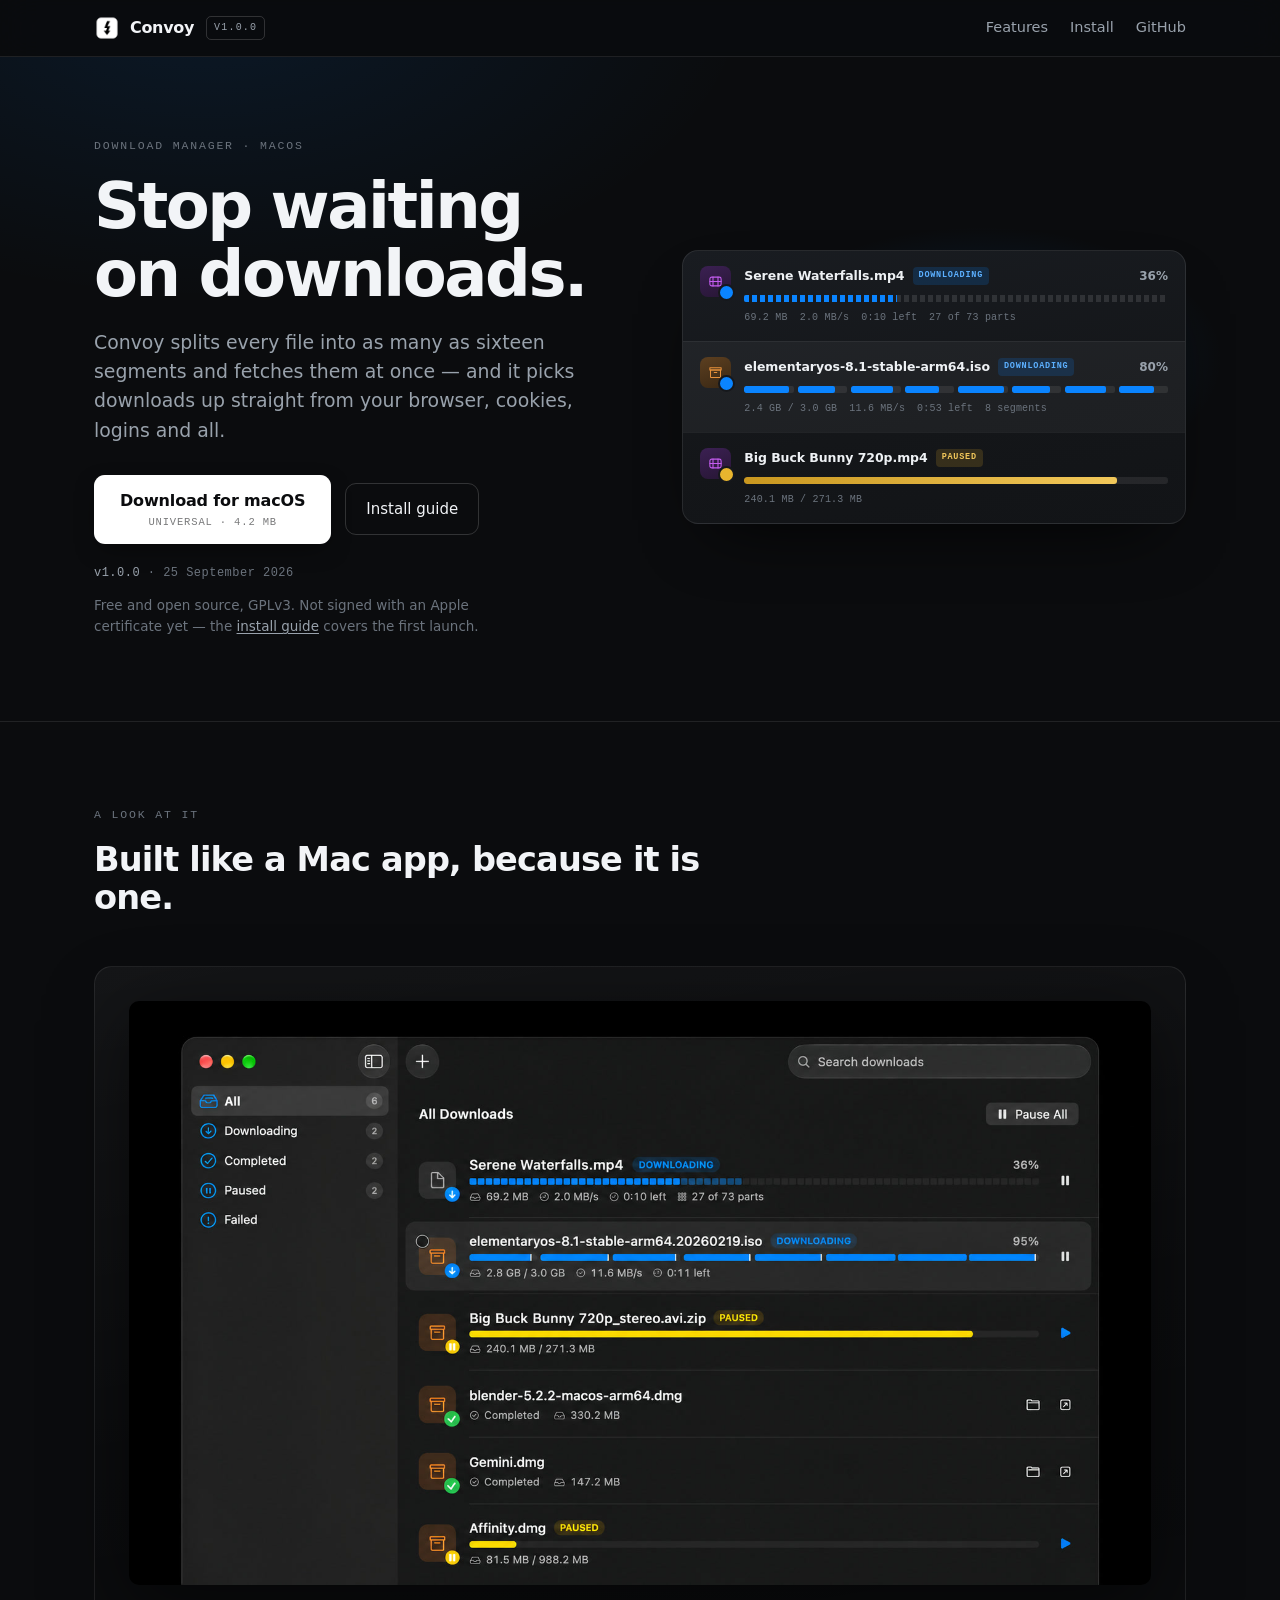
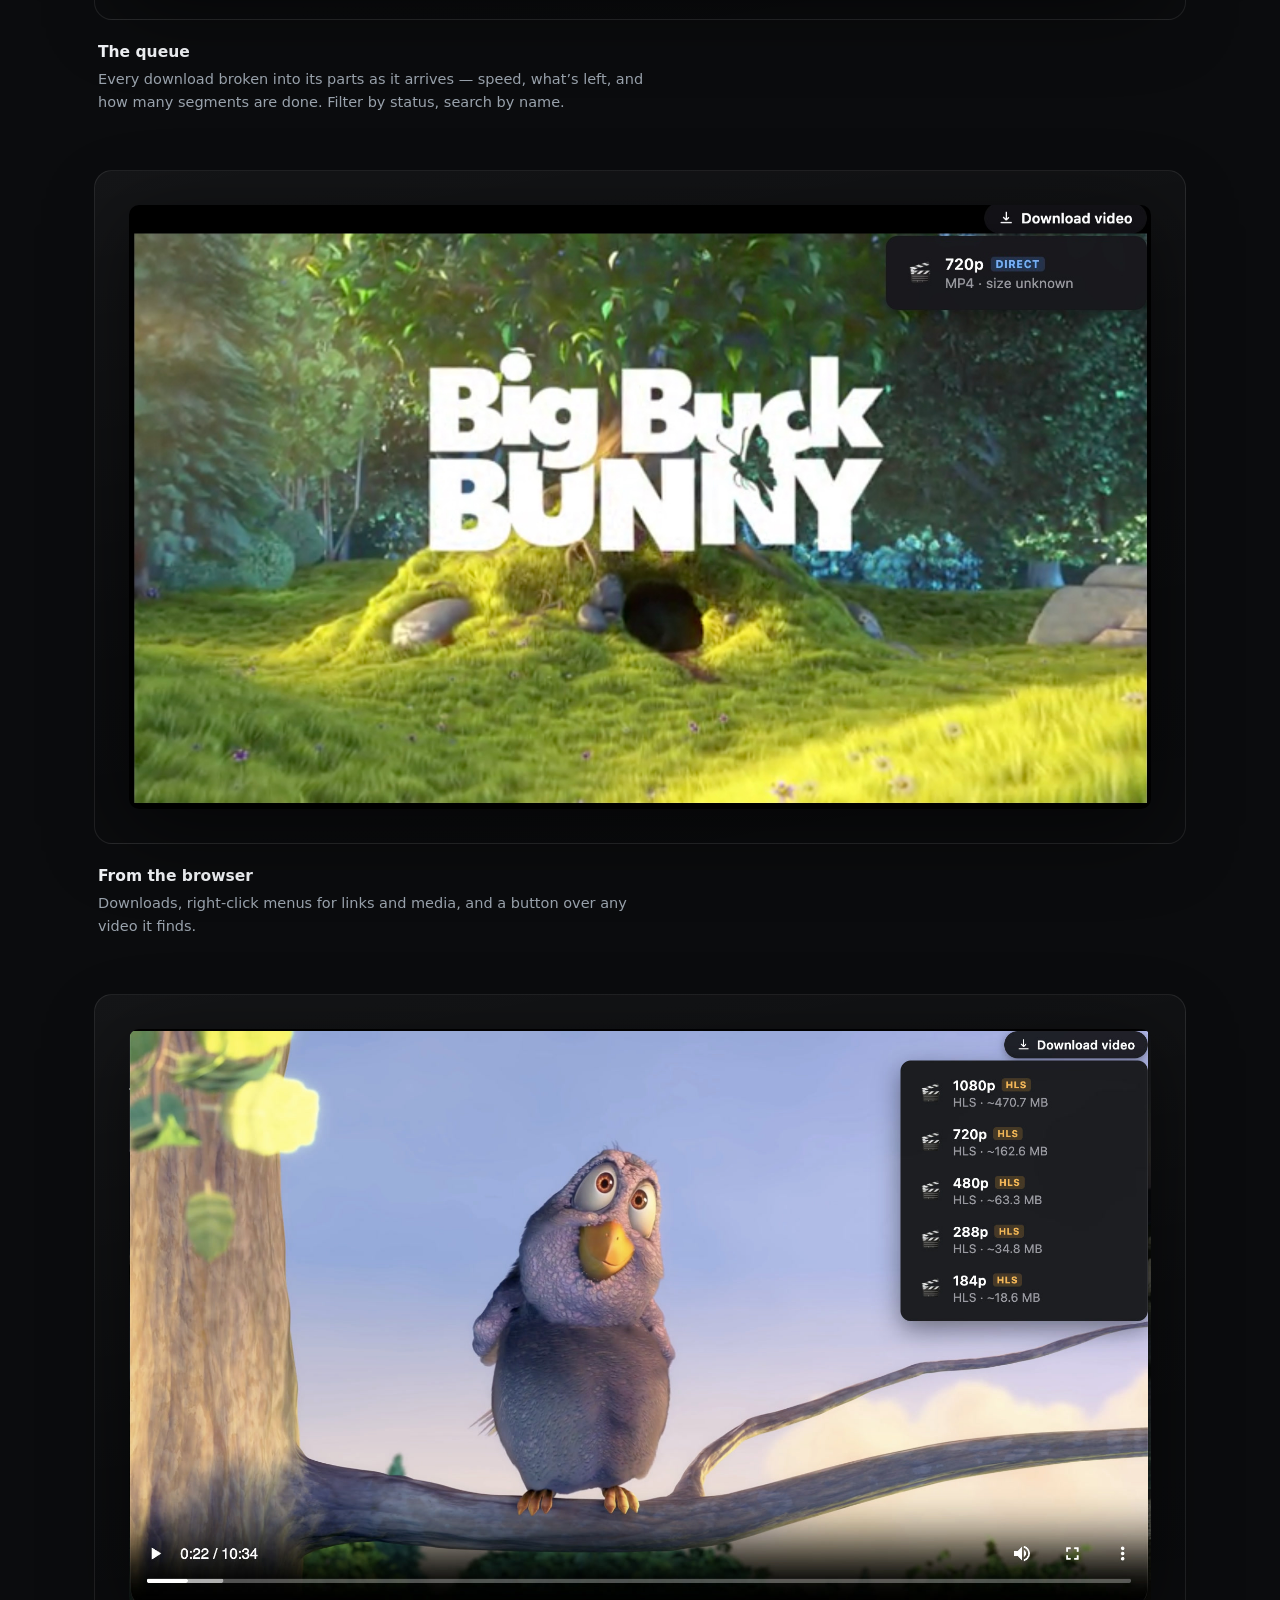
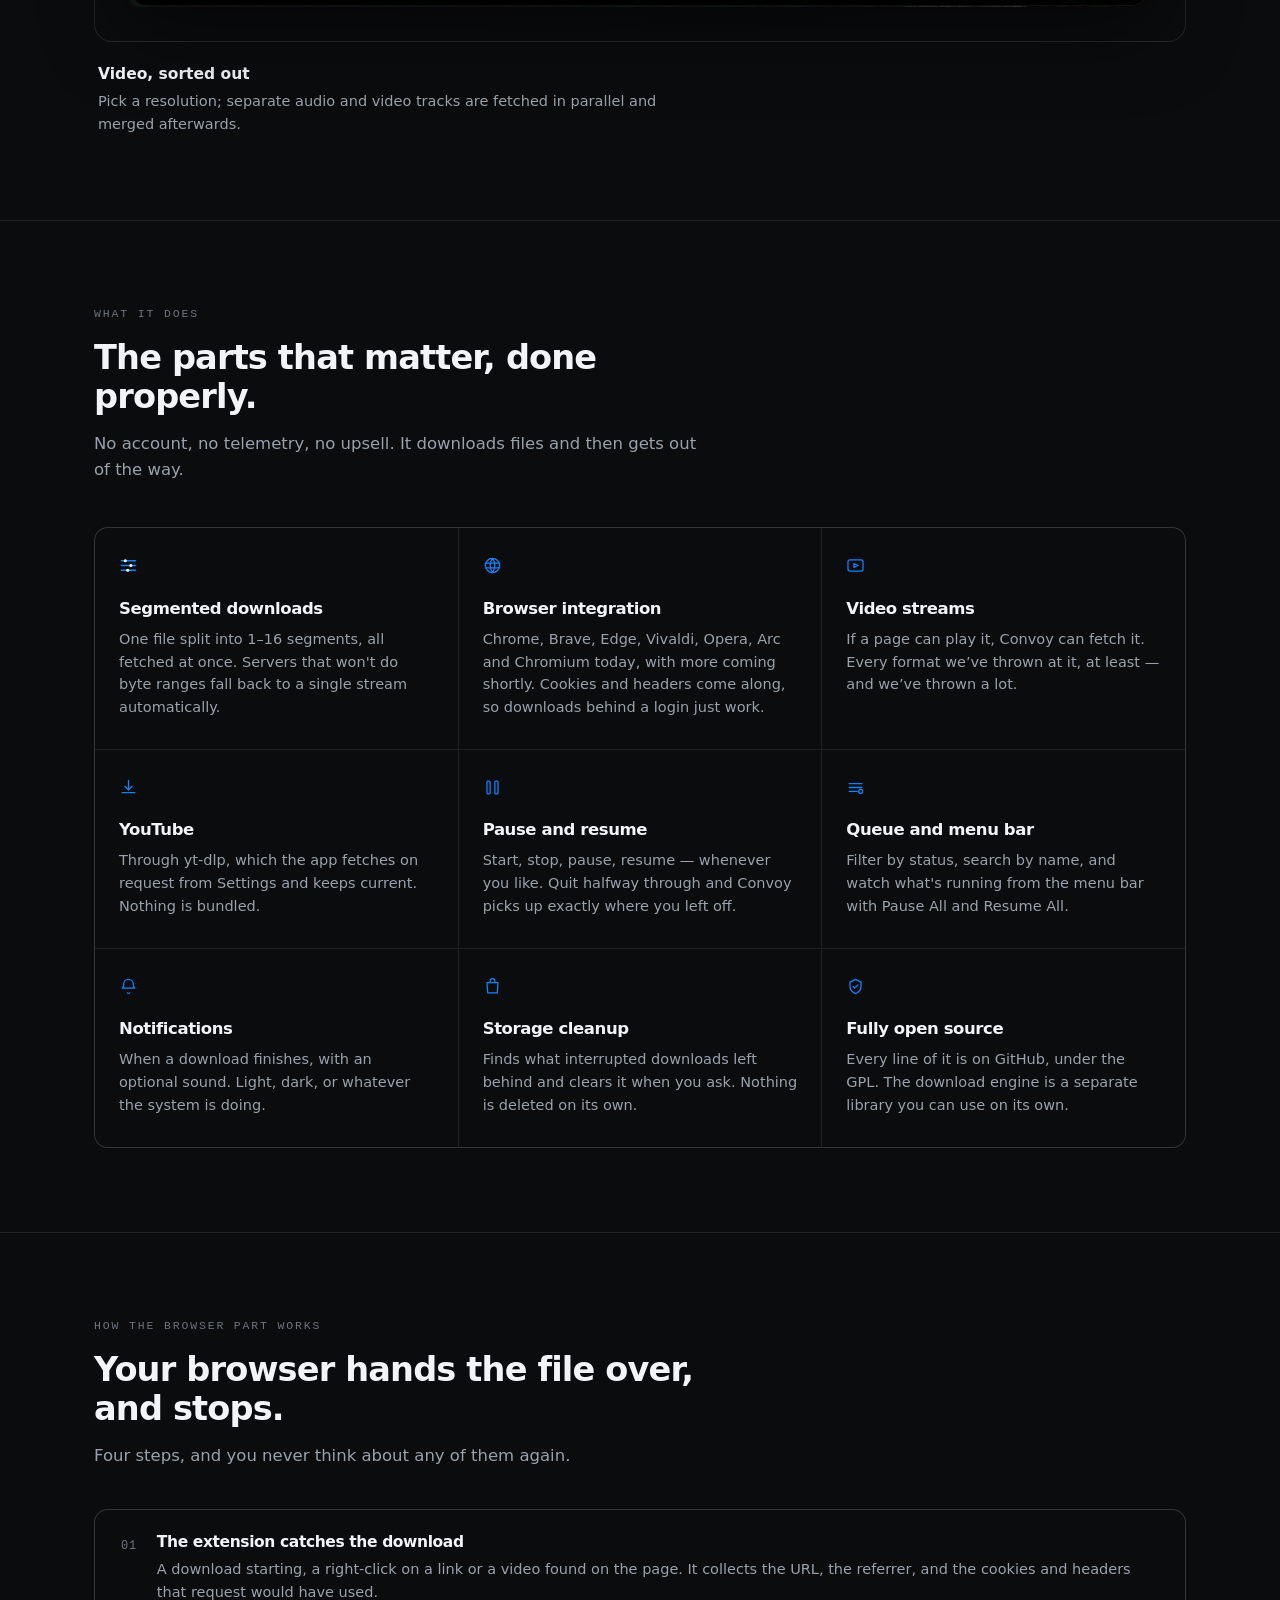
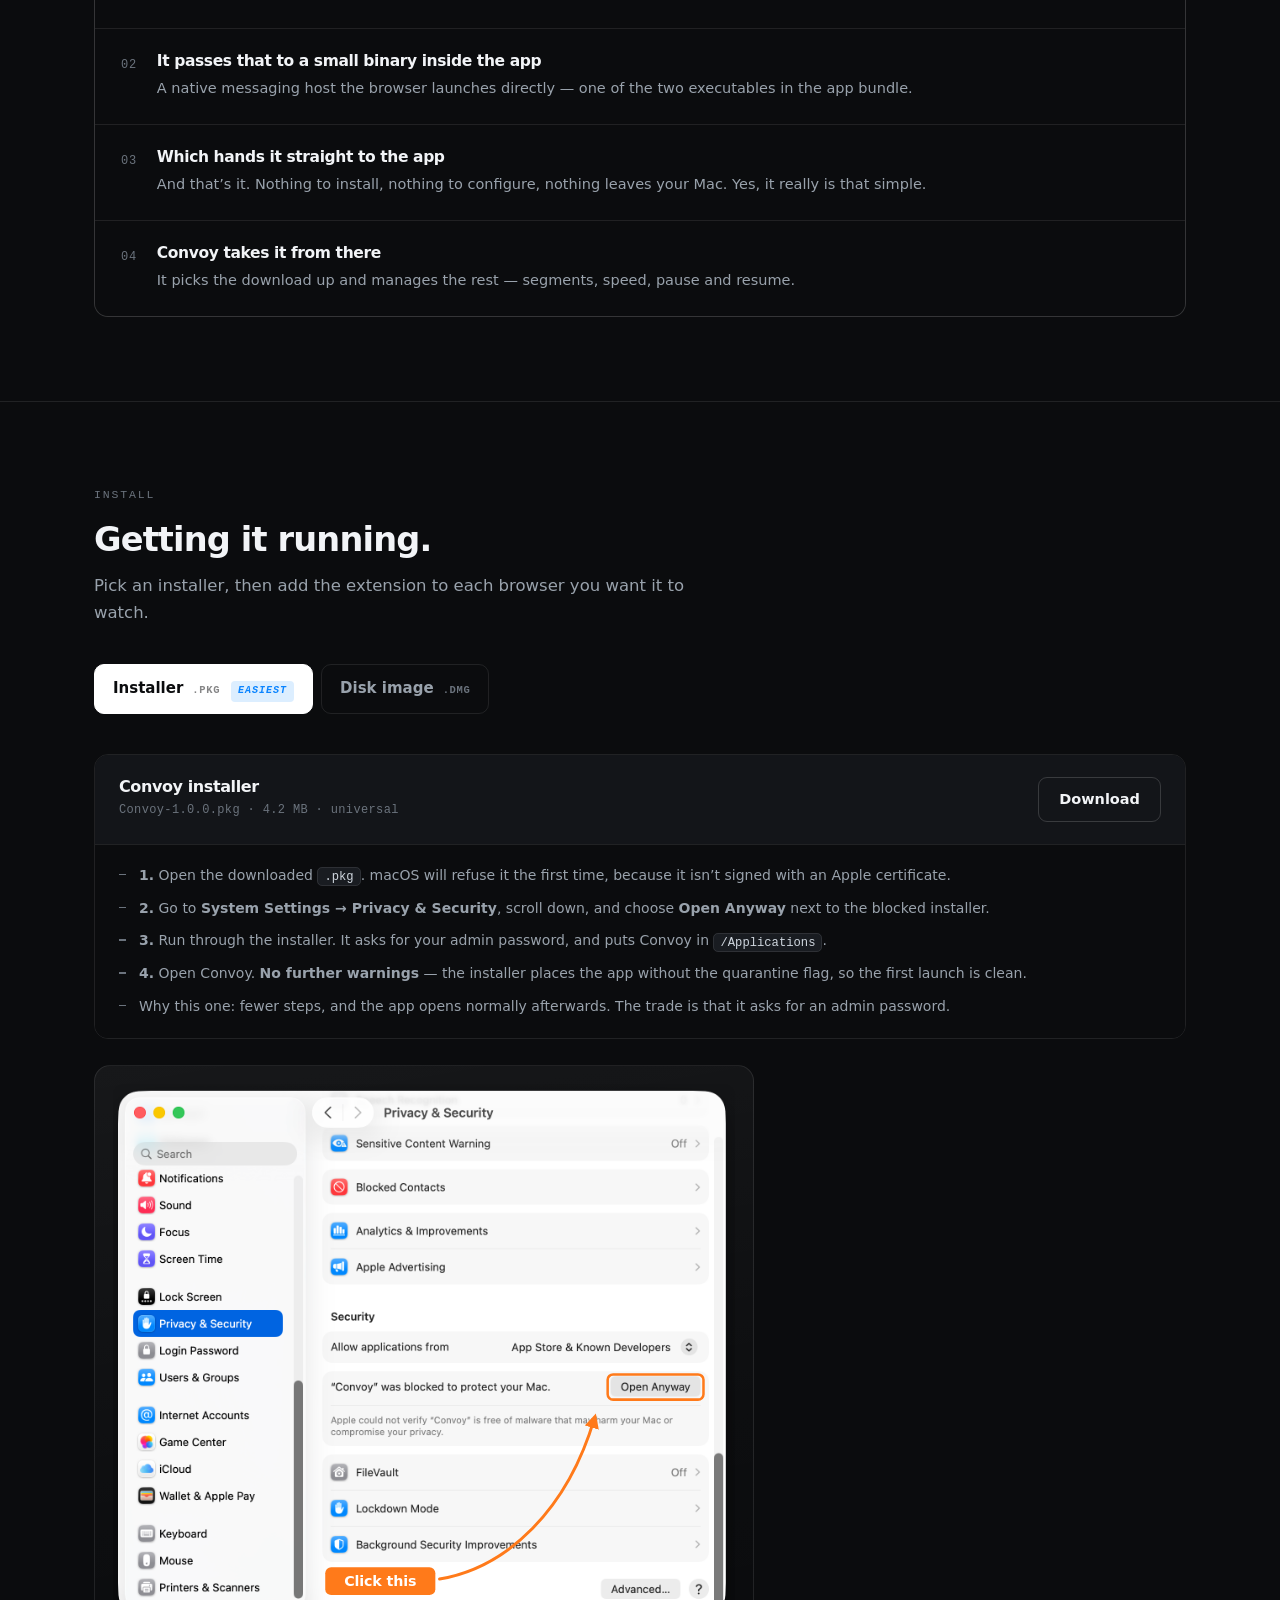
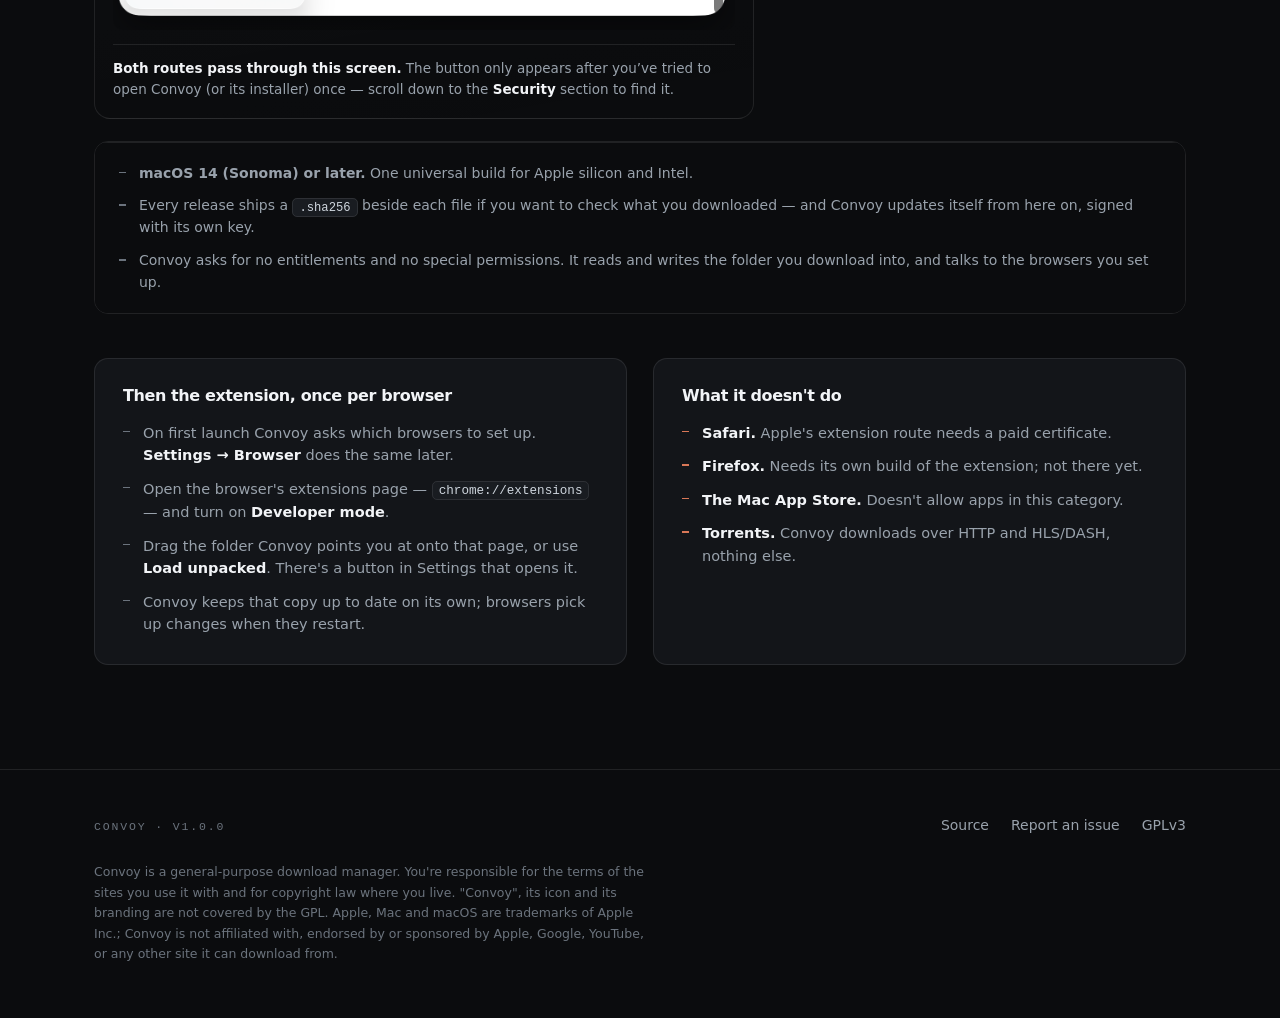
==== index.html @ 8723cda8 "Add Convoy landing page Single hand-written index.html: hero with an animated segment view, app scre" ====
<!DOCTYPE html>
<html lang="en">
<head>
<meta charset="utf-8">
<meta name="viewport" content="width=device-width, initial-scale=1">
<title>Convoy — a download manager for the Mac</title>
<meta name="description" content="Convoy splits every file into as many as sixteen segments and fetches them at once, and picks downloads up straight from your browser — cookies, logins and all. Free and open source, for macOS.">
<link rel="icon" href="convoy/icon.png">
<meta property="og:title" content="Convoy — a download manager for the Mac">
<meta property="og:description" content="Segmented downloads, browser integration, and video streams that come back as one file. Free and open source, for macOS.">
<meta property="og:image" content="https://thedynamicpunk.github.io/convoy/icon.png">
<meta property="og:type" content="website">
<meta name="twitter:card" content="summary_large_image">
<style>
:root{
  --bg:#0b0c0e; --surface:#131519; --surface-2:#191c21; --line:rgba(255,255,255,.09);
  --line-strong:rgba(255,255,255,.16);
  --text:#f2f4f7; --muted:#99a2ac; --faint:#6b737d;
  --accent:#0a84ff; --accent-soft:rgba(10,132,255,.13);
  --radius:14px; --gutter:24px; --max:1140px;
  --sans:-apple-system,BlinkMacSystemFont,"SF Pro Display","Segoe UI",system-ui,sans-serif;
  --mono:ui-monospace,"SF Mono",SFMono-Regular,Menlo,monospace;
}
*{box-sizing:border-box}
html{-webkit-text-size-adjust:100%}
body{
  margin:0; background:var(--bg); color:var(--text);
  font-family:var(--sans); font-size:17px; line-height:1.6;
  -webkit-font-smoothing:antialiased; overflow-x:hidden;
}
a{color:inherit}
h1,h2,h3{margin:0; font-weight:640; letter-spacing:-.025em; line-height:1.15}
p{margin:0}
.wrap{max-width:var(--max); margin:0 auto; padding:0 var(--gutter)}
.eyebrow{
  font-family:var(--mono); font-size:11.5px; font-weight:500; letter-spacing:.16em;
  text-transform:uppercase; color:var(--faint);
}
.rule{height:1px; background:var(--line); border:0; margin:0}

/* header */
.hdr{
  position:sticky; top:0; z-index:50; background:rgba(11,12,14,.72);
  backdrop-filter:saturate(180%) blur(20px); -webkit-backdrop-filter:saturate(180%) blur(20px);
  border-bottom:1px solid var(--line);
}
.hdr-in{display:flex; align-items:center; gap:12px; height:56px}
.mark{display:flex; align-items:center; gap:10px; text-decoration:none}
.mark img{width:26px; height:26px; border-radius:6px; display:block}
.mark b{font-size:16px; font-weight:640; letter-spacing:-.02em}
.tag{
  font-family:var(--mono); font-size:10px; letter-spacing:.12em; text-transform:uppercase;
  white-space:nowrap; flex:none;
  color:var(--muted); border:1px solid var(--line-strong); border-radius:5px; padding:3px 7px;
}
.hdr-links{margin-left:auto; display:flex; align-items:center; gap:22px}
.hdr-links a{font-size:14.5px; color:var(--muted); text-decoration:none; transition:color .15s}
.hdr-links a:hover{color:var(--text)}

/* hero */
.hero{padding:80px 0 84px; position:relative; overflow:hidden}
.hero::after{
  content:""; position:absolute; inset:0; pointer-events:none; z-index:-1;
  background:radial-gradient(780px 440px at 16% -10%, rgba(10,132,255,.11), transparent 70%);
}
.hero-in{display:grid; grid-template-columns:minmax(0,1.02fr) minmax(0,.98fr); gap:clamp(32px,5vw,64px); align-items:center}
.hero h1{font-size:clamp(2.5rem,5.4vw,4rem); font-weight:680; letter-spacing:-.038em; line-height:1.05; margin:18px 0 0}
.lede{font-size:clamp(1.02rem,2vw,1.18rem); color:var(--muted); max-width:44ch; margin-top:20px; line-height:1.55}
.cta{display:flex; align-items:center; gap:14px; flex-wrap:wrap; margin-top:30px}
.btn{
  display:inline-flex; flex-direction:column; align-items:center; gap:1px;
  background:#fff; color:#0b0c0e; text-decoration:none;
  padding:13px 26px; border-radius:11px; font-weight:620; font-size:16px;
  letter-spacing:-.01em; transition:transform .12s ease, box-shadow .2s ease;
  box-shadow:0 1px 0 rgba(255,255,255,.4) inset, 0 8px 24px -8px rgba(0,0,0,.6);
}
.btn:hover{transform:translateY(-1px); box-shadow:0 1px 0 rgba(255,255,255,.4) inset, 0 12px 30px -8px rgba(0,0,0,.7)}
.btn small{font-family:var(--mono); font-size:10.5px; font-weight:500; letter-spacing:.08em; text-transform:uppercase; opacity:.55}
.btn-ghost{
  display:inline-flex; align-items:center; gap:8px; text-decoration:none; color:var(--text);
  border:1px solid var(--line-strong); border-radius:11px; padding:13px 20px;
  font-size:15px; font-weight:520; transition:border-color .15s, background .15s;
}
.btn-ghost:hover{border-color:rgba(255,255,255,.3); background:var(--surface)}
.meta{margin-top:20px; font-family:var(--mono); font-size:12px; color:var(--faint); letter-spacing:.04em}
.meta b{color:var(--muted); font-weight:500}
.hero-note{margin-top:12px; font-size:13.5px; color:var(--faint); max-width:50ch; line-height:1.55}
.hero-note a{color:var(--muted); text-decoration:underline; text-underline-offset:2px}
.hero-note a:hover{color:var(--text)}

/* hero artwork: the download rows, rebuilt in CSS so the type stays crisp */
.hero-art{position:relative; min-width:0}
.hero-art::before{
  content:""; position:absolute; inset:-14% -9%; z-index:-1;
  background:radial-gradient(58% 54% at 58% 42%, rgba(10,132,255,.18), transparent 70%);
}
.dlcard{
  min-width:0; border:1px solid var(--line); border-radius:16px; overflow:hidden;
  background:linear-gradient(170deg,#191c21,#141619 60%,#121417);
  box-shadow:0 30px 70px -34px rgba(0,0,0,.95);
}
.dlrow{display:flex; gap:13px; padding:15px 17px; align-items:flex-start}
.dlrow + .dlrow{border-top:1px solid rgba(255,255,255,.055)}
.dlrow--sel{background:rgba(255,255,255,.045)}
.dlicon{
  width:31px; height:31px; border-radius:8px; flex:none; position:relative;
  display:grid; place-items:center;
}
.dlicon svg{width:15px; height:15px; fill:none; stroke-width:1.7; stroke-linecap:round; stroke-linejoin:round}
.dlicon--box{background:linear-gradient(160deg,#5c3f20,#3a2814)}
.dlicon--box svg{stroke:#e8913a}
.dlicon--doc{background:rgba(255,255,255,.075)}
.dlicon--doc svg{stroke:#9aa3ad}
.dlicon--video{background:linear-gradient(160deg,#3b2052,#271635)}
.dlicon--video svg{stroke:#c45cf0}
.dlicon::after{
  content:""; position:absolute; right:-4px; bottom:-4px; width:13px; height:13px;
  border-radius:50%; border:2.5px solid #16181c; background:var(--accent);
}
.dlrow--paused .dlicon::after{background:#e8b52e}
.dlbody{flex:1; min-width:0}
.hero-copy{min-width:0}
.dlhead{display:flex; align-items:center; gap:8px}
.dlname{
  font-size:12.5px; font-weight:620; letter-spacing:-.005em; color:#eef1f4;
  white-space:nowrap; overflow:hidden; text-overflow:ellipsis; min-width:0;
}
.dlbadge{
  font-family:var(--mono); font-size:8.5px; font-style:normal; font-weight:600;
  letter-spacing:.09em; text-transform:uppercase; padding:2.5px 6px; border-radius:4px;
  flex:none; color:#5cb0ff; background:rgba(10,132,255,.17);
}
.dlrow--paused .dlbadge{color:#f0c65a; background:rgba(232,181,46,.16)}
.dlpct{margin-left:auto; font-size:12px; font-weight:620; color:var(--muted); flex:none}
.bar{margin-top:9px; height:7px; border-radius:3px; overflow:hidden; background:rgba(255,255,255,.08)}
.bar > i{display:block; height:100%; border-radius:3px; background:var(--accent)}
.bar--ticks{
  border-radius:2px;
  background:repeating-linear-gradient(90deg, rgba(255,255,255,.11) 0 5px, transparent 5px 8px);
}
.bar--ticks > i{
  border-radius:0; width:var(--p);
  background:repeating-linear-gradient(90deg, var(--accent) 0 5px, transparent 5px 8px);
  animation:creep 4s ease-in-out infinite alternate;
}
.bar--paused > i{width:88%; background:linear-gradient(90deg,#c9971f,#f2c85a)}
.segs{margin-top:9px; display:grid; grid-template-columns:repeat(8,1fr); gap:4px}
.segs{opacity:var(--segdim,1)}
.segs i{height:7px; border-radius:2px; background:rgba(255,255,255,.08); position:relative; overflow:hidden}
.segs i::after{
  content:""; position:absolute; left:0; top:0; bottom:0; width:var(--p);
  border-radius:2px; background:var(--accent);
}
@keyframes creep{ from{width:calc(var(--p) * .9)} to{width:var(--p)} }
.dlstats{
  margin-top:8px; display:flex; gap:4px 12px; flex-wrap:wrap; min-width:0;
  font-family:var(--mono); font-size:10px; color:var(--faint); letter-spacing:.02em;
}
@media (prefers-reduced-motion:reduce){ .bar--ticks > i, .segs i::after{animation:none} }

/* sections */
.sec{padding:84px 0}
.sec-head{max-width:56ch}
.sec-head h2{font-size:clamp(1.6rem,3.4vw,2.1rem); margin-top:16px}
.sec-head p{color:var(--muted); margin-top:14px; font-size:16.5px}

/* screenshots */
.shots{display:grid; gap:56px; margin-top:48px}
.shot{margin:0}
.shot-stage{
  padding:clamp(16px,3vw,34px); border:1px solid var(--line); border-radius:18px;
  background:linear-gradient(170deg,rgba(255,255,255,.045),rgba(255,255,255,.008) 60%,transparent);
}
.shot-stage img{
  display:block; width:100%; height:auto; border-radius:10px;
  filter:drop-shadow(0 18px 40px rgba(0,0,0,.55));
}
.shot-ph{
  display:none; aspect-ratio:16/10; place-items:center; text-align:center; padding:24px;
  border:1px dashed var(--line-strong); border-radius:10px;
  background:repeating-linear-gradient(45deg,rgba(255,255,255,.02) 0 12px,transparent 12px 24px);
}
.shot--empty .shot-stage img{display:none}
.shot--empty .shot-ph{display:grid}
.shot-ph span{font-family:var(--mono); font-size:12px; color:var(--faint); line-height:1.9}
.shot-cap{padding:20px 4px 0; font-size:14.5px; color:var(--muted); max-width:62ch}
.shot-cap b{color:var(--text); font-weight:620; display:block; margin-bottom:3px; font-size:15.5px}

/* features */
.grid{display:grid; grid-template-columns:repeat(3,1fr); gap:1px; margin-top:44px; background:var(--line); border:1px solid var(--line); border-radius:var(--radius); overflow:hidden}
.card{background:var(--bg); padding:28px 24px 30px}
.card svg{width:19px; height:19px; stroke:var(--accent); fill:none; stroke-width:1.6; stroke-linecap:round; stroke-linejoin:round}
.card h3{font-size:16.5px; margin-top:16px; font-weight:620}
.card p{font-size:14.5px; color:var(--muted); margin-top:9px; line-height:1.58}

/* steps */
.steps{counter-reset:s; margin-top:40px; display:grid; gap:1px; background:var(--line); border:1px solid var(--line); border-radius:var(--radius); overflow:hidden}
.step{background:var(--bg); padding:24px 26px; display:flex; gap:20px; align-items:flex-start}
.step::before{
  counter-increment:s; content:counter(s,decimal-leading-zero);
  font-family:var(--mono); font-size:12px; color:var(--faint); letter-spacing:.06em;
  padding-top:3px; flex:none;
}
.step h3{font-size:15.5px; font-weight:620}
.step p{font-size:14.5px; color:var(--muted); margin-top:6px}
code{
  font-family:var(--mono); font-size:.87em; background:var(--surface-2);
  border:1px solid var(--line); border-radius:5px; padding:1.5px 6px; color:#cfd6de;
}
pre{
  margin:14px 0 0; background:var(--surface); border:1px solid var(--line); border-radius:9px;
  padding:14px 16px; overflow-x:auto; font-family:var(--mono); font-size:13px; color:#cfd6de;
}
pre code{background:none; border:0; padding:0; font-size:13px}

/* two-col */
.cols{display:grid; grid-template-columns:1fr 1fr; gap:26px; margin-top:44px}
.panel{border:1px solid var(--line); border-radius:var(--radius); background:var(--surface); padding:28px}
.panel h3{font-size:16px; font-weight:620}
.panel ul{margin:16px 0 0; padding:0; list-style:none; display:flex; flex-direction:column; gap:11px}
.panel li{font-size:14.5px; color:var(--muted); padding-left:20px; position:relative; line-height:1.55}
.panel li::before{content:""; position:absolute; left:0; top:9px; width:7px; height:1.5px; background:var(--faint)}
.panel li b{color:var(--text); font-weight:600}
.panel--warn li::before{background:#d97757}

/* install tabs */
.tabs > input{position:absolute; opacity:0; pointer-events:none}
.tablist{display:flex; gap:8px; margin-top:38px; flex-wrap:wrap}
.tablist label{
  display:inline-flex; align-items:baseline; gap:9px; cursor:pointer;
  border:1px solid var(--line); border-radius:10px; padding:11px 18px;
  font-size:15px; font-weight:560; color:var(--muted);
  transition:color .15s, border-color .15s, background .15s;
}
.tablist label span{font-family:var(--mono); font-size:10.5px; letter-spacing:.06em; color:var(--faint)}
.tablist label:hover{color:var(--text); border-color:var(--line-strong)}
.tabs > input:focus-visible + input + .tablist label:first-child,
.tabs > input:nth-child(2):focus-visible ~ .tablist label:nth-child(2){outline:2px solid var(--accent); outline-offset:2px}
#tab-pkg:checked ~ .tablist label[for="tab-pkg"],
#tab-dmg:checked ~ .tablist label[for="tab-dmg"]{
  color:#0b0c0e; background:#fff; border-color:#fff;
}
#tab-pkg:checked ~ .tablist label[for="tab-pkg"] span,
#tab-dmg:checked ~ .tablist label[for="tab-dmg"] span{color:rgba(11,12,14,.5)}
.tabpanel{display:none}
#tab-pkg:checked ~ .panel-pkg, #tab-dmg:checked ~ .panel-dmg{display:block}
.recommend{
  font-family:var(--mono); font-size:10px; letter-spacing:.1em; text-transform:uppercase;
  color:var(--accent); background:var(--accent-soft); border-radius:4px; padding:2.5px 7px; margin-left:2px;
}
#tab-pkg:checked ~ .tablist label[for="tab-pkg"] .recommend{color:#0a84ff; background:rgba(10,132,255,.14)}

/* the Gatekeeper screen, with the button called out */
.gk{
  margin:26px 0 0; max-width:660px;
  border:1px solid var(--line); border-radius:16px; padding:clamp(12px,1.8vw,18px);
  background:linear-gradient(170deg, rgba(255,255,255,.05), rgba(255,255,255,.012) 60%, transparent);
}
.gk-frame{position:relative; border-radius:10px; overflow:hidden; line-height:0}
.gk-frame img{display:block; width:100%; height:auto}
.gk-anno{position:absolute; inset:0; width:100%; height:100%; pointer-events:none}
.gk-ring{fill:none; stroke:#ff7a1a; stroke-width:6; animation:gkpulse 1.9s ease-in-out infinite}
.gk-line{fill:none; stroke:#ff7a1a; stroke-width:7; stroke-linecap:round}
.gk-chip{fill:#ff7a1a}
.gk-text{fill:#fff; font-family:var(--sans); font-size:34px; font-weight:650; letter-spacing:-.01em}
@keyframes gkpulse{0%,100%{opacity:1}50%{opacity:.45}}
@media (prefers-reduced-motion:reduce){ .gk-ring{animation:none} }
.gk-cap{
  margin-top:14px; padding-top:13px; border-top:1px solid var(--line);
  font-size:13.5px; color:var(--muted); line-height:1.55;
}
.gk-cap b{color:var(--text); font-weight:620}

/* download */
.dl{border:1px solid var(--line); border-radius:var(--radius); overflow:hidden; margin-top:40px}
.dl-row{display:flex; align-items:center; gap:20px; padding:22px 24px; background:var(--surface)}
.dl-row + .dl-row{border-top:1px solid var(--line)}
.dl-info h3{font-size:16px; font-weight:620}
.dl-info p{font-family:var(--mono); font-size:12px; color:var(--faint); margin-top:5px; letter-spacing:.03em}
.dl-btn{
  margin-left:auto; flex:none; text-decoration:none; color:var(--text); font-size:14.5px; font-weight:560;
  border:1px solid var(--line-strong); border-radius:9px; padding:10px 20px; transition:background .15s, border-color .15s;
}
.dl-btn:hover{background:var(--surface-2); border-color:rgba(255,255,255,.3)}
.dl-notes{padding:20px 24px; background:var(--bg); border-top:1px solid var(--line); display:flex; flex-direction:column; gap:11px}
.dl-notes p{font-size:14px; color:var(--muted); padding-left:20px; position:relative; line-height:1.55}
.dl-notes p::before{content:""; position:absolute; left:0; top:9px; width:7px; height:1.5px; background:var(--faint)}

/* footer */
.ftr{border-top:1px solid var(--line); padding:44px 0 56px; margin-top:20px}
.ftr-in{display:flex; gap:20px; align-items:baseline; flex-wrap:wrap}
.ftr-in .eyebrow{margin-right:auto}
.ftr-links{display:flex; gap:22px}
.ftr a{font-size:14px; color:var(--muted); text-decoration:none}
.ftr a:hover{color:var(--text)}
.fine{margin-top:26px; font-size:12.5px; color:var(--faint); max-width:70ch; line-height:1.65}

@media (max-width:860px){
  .grid{grid-template-columns:repeat(2,1fr)}
  .cols{grid-template-columns:1fr}
  .hero-in{grid-template-columns:minmax(0,1fr); gap:46px}
  .hero-art{max-width:min(470px,100%)}
}
@media (max-width:620px){
  body{font-size:16px}
  :root{--gutter:18px}
  .hero{padding:64px 0 52px}
  .sec{padding:64px 0}
  .grid{grid-template-columns:1fr}
  .tag{display:none}
  .hdr-links{gap:18px}
  .hdr-links a[href="#features"]{display:none}
  .cta{gap:12px}
  .btn,.btn-ghost{width:100%; text-align:center; justify-content:center}
  .dl-row{flex-wrap:wrap; gap:14px}
  .dl-btn{margin-left:0; width:100%; text-align:center}
}
</style>
</head>
<body>

<header class="hdr">
  <div class="wrap hdr-in">
    <a class="mark" href="/">
      <img src="convoy/icon.png" alt="">
      <b>Convoy</b>
    </a>
    <span class="tag" id="stateTag">v1.0.0</span>
    <nav class="hdr-links">
      <a href="#features">Features</a>
      <a href="#install">Install</a>
      <a href="https://github.com/TheDynamicPunk/Convoy" id="lnkRepo">GitHub</a>
    </nav>
  </div>
</header>

<main>

<section class="hero">
  <div class="wrap hero-in">
    <div class="hero-copy">
      <p class="eyebrow">Download manager · macOS</p>
      <h1>Stop waiting<br>on downloads.</h1>
      <p class="lede">
        Convoy splits every file into as many as sixteen segments and fetches them
        at once — and it picks downloads up straight from your browser, cookies,
        logins and all.
      </p>

      <div class="cta">
        <a class="btn" href="https://github.com/TheDynamicPunk/Convoy/releases/download/v1.0.0/Convoy-1.0.0.pkg" id="ctaPrimary">
          Download for macOS
          <small id="ctaSub">Universal · 4.2 MB</small>
        </a>
        <a class="btn-ghost" href="#install">Install guide</a>
      </div>

      <p class="meta" id="metaLine"><b>v1.0.0</b> · 25 September 2026 · macOS 14+</p>
      <p class="hero-note">Free and open source, GPLv3. Not signed with an Apple
      certificate yet — the <a href="#install">install guide</a> covers the first launch.</p>
    </div>

    <div class="hero-art" aria-hidden="true">
      <div class="dlcard">

        <div class="dlrow">
          <span class="dlicon dlicon--video"><svg viewBox="0 0 24 24"><rect x="3" y="5" width="18" height="14" rx="3"/><path d="M8 5v14M16 5v14M3 12h18"/></svg></span>
          <div class="dlbody">
            <div class="dlhead">
              <b class="dlname">Serene Waterfalls.mp4</b>
              <em class="dlbadge">Downloading</em>
              <span class="dlpct">36%</span>
            </div>
            <div class="bar bar--ticks"><i style="--p:36%"></i></div>
            <div class="dlstats"><span>69.2 MB</span><span>2.0 MB/s</span><span>0:10 left</span><span>27 of 73 parts</span></div>
          </div>
        </div>

        <div class="dlrow dlrow--sel" data-anim="segments">
          <span class="dlicon dlicon--box"><svg viewBox="0 0 24 24"><path d="M4 8h16v11a1 1 0 0 1-1 1H5a1 1 0 0 1-1-1V8z"/><path d="M3 4.5h18V8H3z"/><path d="M10 12h4"/></svg></span>
          <div class="dlbody">
            <div class="dlhead">
              <b class="dlname">elementaryos-8.1-stable-arm64.iso</b>
              <em class="dlbadge">Downloading</em>
              <span class="dlpct" data-pct>25%</span>
            </div>
            <div class="segs">
              <i style="--p:28.0%"></i>
              <i style="--p:23.5%"></i>
              <i style="--p:26.5%"></i>
              <i style="--p:22.0%"></i>
              <i style="--p:28.7%"></i>
              <i style="--p:24.2%"></i>
              <i style="--p:25.8%"></i>
              <i style="--p:22.5%"></i>
            </div>
            <div class="dlstats"><span data-bytes>0.8 GB / 3.0 GB</span><span>11.6 MB/s</span><span data-eta>3:19 left</span><span>8 segments</span></div>
          </div>
        </div>

        <div class="dlrow dlrow--paused">
          <span class="dlicon dlicon--video"><svg viewBox="0 0 24 24"><rect x="3" y="5" width="18" height="14" rx="3"/><path d="M8 5v14M16 5v14M3 12h18"/></svg></span>
          <div class="dlbody">
            <div class="dlhead">
              <b class="dlname">Big Buck Bunny 720p.mp4</b>
              <em class="dlbadge">Paused</em>
            </div>
            <div class="bar bar--paused"><i></i></div>
            <div class="dlstats"><span>240.1 MB / 271.3 MB</span></div>
          </div>
        </div>

      </div>
    </div>
  </div>
</section>

<hr class="rule">

<section class="sec">
  <div class="wrap">
    <p class="eyebrow">A look at it</p>
    <div class="sec-head"><h2>Built like a Mac app, because it is one.</h2></div>
    <div class="shots">
      <figure class="shot">
        <div class="shot-stage">
          <img src="screenshots/queue.jpg" alt="The Convoy download queue" onerror="this.closest('.shot').classList.add('shot--empty')">
          <div class="shot-ph"><span>screenshots/queue.jpg<br>the main window — several downloads running at different progress</span></div>
        </div>
        <figcaption class="shot-cap"><b>The queue</b>Every download broken into its parts as it arrives — speed, what&rsquo;s left, and how many segments are done. Filter by status, search by name.</figcaption>
      </figure>
      <figure class="shot">
        <div class="shot-stage">
          <img src="screenshots/browser.jpg" alt="Convoy capturing a download from the browser" onerror="this.closest('.shot').classList.add('shot--empty')">
          <div class="shot-ph"><span>screenshots/browser.jpg<br>the extension catching a download, or the video button on a page</span></div>
        </div>
        <figcaption class="shot-cap"><b>From the browser</b>Downloads, right-click menus for links and media, and a button over any video it finds.</figcaption>
      </figure>
      <figure class="shot">
        <div class="shot-stage">
          <img src="screenshots/video.jpg" alt="Convoy picking a video format" onerror="this.closest('.shot').classList.add('shot--empty')">
          <div class="shot-ph"><span>screenshots/video.jpg<br>the format picker, or a stream being merged</span></div>
        </div>
        <figcaption class="shot-cap"><b>Video, sorted out</b>Pick a resolution; separate audio and video tracks are fetched in parallel and merged afterwards.</figcaption>
      </figure>
    </div>
  </div>
</section>

<hr class="rule">

<section class="sec" id="features">
  <div class="wrap">
    <p class="eyebrow">What it does</p>
    <div class="sec-head">
      <h2>The parts that matter, done properly.</h2>
      <p>No account, no telemetry, no upsell. It downloads files and then gets out of the way.</p>
    </div>
    <div class="grid">
      <div class="card">
        <svg viewBox="0 0 24 24"><path d="M3 6h18M3 12h18M3 18h18"/><circle cx="8" cy="6" r="2" fill="currentColor" stroke="none"/><circle cx="15" cy="12" r="2" fill="currentColor" stroke="none"/><circle cx="11" cy="18" r="2" fill="currentColor" stroke="none"/></svg>
        <h3>Segmented downloads</h3>
        <p>One file split into 1–16 segments, all fetched at once. Servers that won't do byte ranges fall back to a single stream automatically.</p>
      </div>
      <div class="card">
        <svg viewBox="0 0 24 24"><circle cx="12" cy="12" r="9"/><path d="M3.5 9h17M3.5 15h17M12 3a15 15 0 0 1 0 18a15 15 0 0 1 0-18z"/></svg>
        <h3>Browser integration</h3>
        <p>Chrome, Brave, Edge, Vivaldi, Opera, Arc and Chromium today, with more coming shortly. Cookies and headers come along, so downloads behind a login just work.</p>
      </div>
      <div class="card">
        <svg viewBox="0 0 24 24"><rect x="2.5" y="5" width="19" height="14" rx="2.5"/><path d="M10 9.5l5 2.5-5 2.5z"/></svg>
        <h3>Video streams</h3>
        <p>If a page can play it, Convoy can fetch it. Every format we&rsquo;ve thrown at it, at least &mdash; and we&rsquo;ve thrown a lot.</p>
      </div>
      <div class="card">
        <svg viewBox="0 0 24 24"><path d="M12 3v12"/><path d="M7.5 10.5L12 15l4.5-4.5"/><path d="M4 18.5h16"/></svg>
        <h3>YouTube</h3>
        <p>Through yt-dlp, which the app fetches on request from Settings and keeps current. Nothing is bundled.</p>
      </div>
      <div class="card">
        <svg viewBox="0 0 24 24"><rect x="5" y="4" width="4" height="16" rx="1.2"/><rect x="15" y="4" width="4" height="16" rx="1.2"/></svg>
        <h3>Pause and resume</h3>
        <p>Start, stop, pause, resume &mdash; whenever you like. Quit halfway through and Convoy picks up exactly where you left off.</p>
      </div>
      <div class="card">
        <svg viewBox="0 0 24 24"><path d="M4 7h16M4 12h16M4 17h10"/><circle cx="18.5" cy="17" r="2.5"/></svg>
        <h3>Queue and menu bar</h3>
        <p>Filter by status, search by name, and watch what's running from the menu bar with Pause All and Resume All.</p>
      </div>
      <div class="card">
        <svg viewBox="0 0 24 24"><path d="M12 3a6 6 0 0 0-6 6c0 4-2 5-2 5h16s-2-1-2-5a6 6 0 0 0-6-6z"/><path d="M10.5 20a2 2 0 0 0 3 0"/></svg>
        <h3>Notifications</h3>
        <p>When a download finishes, with an optional sound. Light, dark, or whatever the system is doing.</p>
      </div>
      <div class="card">
        <svg viewBox="0 0 24 24"><path d="M5 7h14l-1 13H6L5 7z"/><path d="M9 7V5a3 3 0 0 1 6 0v2"/></svg>
        <h3>Storage cleanup</h3>
        <p>Finds what interrupted downloads left behind and clears it when you ask. Nothing is deleted on its own.</p>
      </div>
      <div class="card">
        <svg viewBox="0 0 24 24"><path d="M12 3l7 3.5v5c0 4.5-3 8-7 9.5-4-1.5-7-5-7-9.5v-5L12 3z"/><path d="M9 12l2 2 4-4"/></svg>
        <h3>Fully open source</h3>
        <p>Every line of it is on GitHub, under the GPL. The download engine is a separate library you can use on its own.</p>
      </div>
    </div>
  </div>
</section>

<hr class="rule">

<section class="sec">
  <div class="wrap">
    <p class="eyebrow">How the browser part works</p>
    <div class="sec-head">
      <h2>Your browser hands the file over, and stops.</h2>
      <p>Four steps, and you never think about any of them again.</p>
    </div>
    <div class="steps">
      <div class="step"><div>
        <h3>The extension catches the download</h3>
        <p>A download starting, a right-click on a link or a video found on the page. It collects the URL, the referrer, and the cookies and headers that request would have used.</p>
      </div></div>
      <div class="step"><div>
        <h3>It passes that to a small binary inside the app</h3>
        <p>A native messaging host the browser launches directly — one of the two executables in the app bundle.</p>
      </div></div>
      <div class="step"><div>
        <h3>Which hands it straight to the app</h3>
        <p>And that&rsquo;s it. Nothing to install, nothing to configure, nothing leaves your Mac. Yes, it really is that simple.</p>
      </div></div>
      <div class="step"><div>
        <h3>Convoy takes it from there</h3>
        <p>It picks the download up and manages the rest &mdash; segments, speed, pause and resume.</p>
      </div></div>
    </div>
  </div>
</section>

<hr class="rule">

<section class="sec" id="install">
  <div class="wrap">
    <p class="eyebrow">Install</p>
    <div class="sec-head">
      <h2>Getting it running.</h2>
      <p>Pick an installer, then add the extension to each browser you want it to watch.</p>
    </div>

    <div class="tabs">
      <input type="radio" name="install" id="tab-pkg" checked>
      <input type="radio" name="install" id="tab-dmg">

      <div class="tablist">
        <label for="tab-pkg">Installer <span>.PKG</span> <em class="recommend">Easiest</em></label>
        <label for="tab-dmg">Disk image <span>.DMG</span></label>
      </div>

      <div class="tabpanel panel-pkg">
        <div class="dl">
          <div class="dl-row">
            <div class="dl-info">
              <h3>Convoy installer</h3>
              <p id="dlSubPkg">Convoy-1.0.0.pkg &middot; 4.2 MB &middot; universal</p>
            </div>
            <a class="dl-btn" id="dlBtnPkg" href="https://github.com/TheDynamicPunk/Convoy/releases/download/v1.0.0/Convoy-1.0.0.pkg">Download</a>
          </div>
          <div class="dl-notes">
            <p><b>1.</b> Open the downloaded <code>.pkg</code>. macOS will refuse it the first time, because it isn&rsquo;t signed with an Apple certificate.</p>
            <p><b>2.</b> Go to <b>System Settings &rarr; Privacy &amp; Security</b>, scroll down, and choose <b>Open Anyway</b> next to the blocked installer.</p>
            <p><b>3.</b> Run through the installer. It asks for your admin password, and puts Convoy in <code>/Applications</code>.</p>
            <p><b>4.</b> Open Convoy. <b>No further warnings</b> &mdash; the installer places the app without the quarantine flag, so the first launch is clean.</p>
            <p>Why this one: fewer steps, and the app opens normally afterwards. The trade is that it asks for an admin password.</p>
          </div>
        </div>
      </div>

      <div class="tabpanel panel-dmg">
        <div class="dl">
          <div class="dl-row">
            <div class="dl-info">
              <h3>Disk image</h3>
              <p id="dlSubDmg">Convoy-1.0.0.dmg &middot; 5.5 MB &middot; universal</p>
            </div>
            <a class="dl-btn" id="dlBtnDmg" href="https://github.com/TheDynamicPunk/Convoy/releases/download/v1.0.0/Convoy-1.0.0.dmg">Download</a>
          </div>
          <div class="dl-notes">
            <p><b>1.</b> Open the <code>.dmg</code> and drag <b>Convoy</b> onto the Applications folder.</p>
            <p><b>2.</b> Open Convoy once. macOS refuses and offers only <b>Done</b> &mdash; that&rsquo;s expected.</p>
            <p><b>3.</b> Go to <b>System Settings &rarr; Privacy &amp; Security</b>, scroll down, and choose <b>Open Anyway</b>. Do this <b>within an hour</b> of step 2, or start again.</p>
            <p><b>4.</b> Confirm the second dialog and authenticate. Convoy opens, and won&rsquo;t ask again.</p>
            <p>If macOS says the app is damaged, run <code>xattr -dr com.apple.quarantine /Applications/Convoy.app</code> and open it again.</p>
            <p>No admin password needed, but more steps &mdash; and the warnings are worded alarmingly. They&rsquo;re the same warnings every un-notarized Mac app gets.</p>
          </div>
        </div>
      </div>
    </div>

    <figure class="gk">
      <div class="gk-frame">
        <img src="screenshots/gatekeeper.png"
             alt="System Settings, Privacy &amp; Security, showing &ldquo;Convoy was blocked to protect your Mac&rdquo; with an Open Anyway button">
        <svg class="gk-anno" viewBox="0 0 1480 1300" aria-hidden="true">
          <defs>
            <marker id="gkhead" viewBox="0 0 10 10" refX="7" refY="5"
                    markerWidth="5" markerHeight="5" orient="auto">
              <path d="M0 0 L10 5 L0 10 z" fill="#ff7a1a"/>
            </marker>
          </defs>
          <rect class="gk-ring" x="1177" y="691" width="228" height="60" rx="13"/>
          <rect class="gk-chip" x="505" y="1150" width="262" height="66" rx="14"/>
          <text class="gk-text" x="636" y="1183" text-anchor="middle" dominant-baseline="central">Click this</text>
          <path class="gk-line" d="M777 1178 C 940 1150, 1082 1012, 1146 794" marker-end="url(#gkhead)"/>
        </svg>
      </div>
      <figcaption class="gk-cap"><b>Both routes pass through this screen.</b>
      The button only appears after you&rsquo;ve tried to open Convoy (or its installer)
      once &mdash; scroll down to the <b>Security</b> section to find it.</figcaption>
    </figure>

    <div class="dl" style="margin-top:22px">
      <div class="dl-notes">
        <p><b>macOS 14 (Sonoma) or later.</b> One universal build for Apple silicon and Intel.</p>
        <p>Every release ships a <code>.sha256</code> beside each file if you want to check what you downloaded &mdash; and Convoy updates itself from here on, signed with its own key.</p>
        <p>Convoy asks for no entitlements and no special permissions. It reads and writes the folder you download into, and talks to the browsers you set up.</p>
      </div>
    </div>

    <div class="cols">
      <div class="panel">
        <h3>Then the extension, once per browser</h3>
        <ul>
          <li>On first launch Convoy asks which browsers to set up. <b>Settings → Browser</b> does the same later.</li>
          <li>Open the browser's extensions page — <code>chrome://extensions</code> — and turn on <b>Developer mode</b>.</li>
          <li>Drag the folder Convoy points you at onto that page, or use <b>Load unpacked</b>. There's a button in Settings that opens it.</li>
          <li>Convoy keeps that copy up to date on its own; browsers pick up changes when they restart.</li>
        </ul>
      </div>
      <div class="panel panel--warn">
        <h3>What it doesn't do</h3>
        <ul>
          <li><b>Safari.</b> Apple's extension route needs a paid certificate.</li>
          <li><b>Firefox.</b> Needs its own build of the extension; not there yet.</li>
          <li><b>The Mac App Store.</b> Doesn't allow apps in this category.</li>
          <li><b>Torrents.</b> Convoy downloads over HTTP and HLS/DASH, nothing else.</li>
        </ul>
      </div>
    </div>
  </div>
</section>

</main>

<footer class="ftr">
  <div class="wrap">
    <div class="ftr-in">
      <p class="eyebrow" id="ftrVersion">Convoy · v1.0.0</p>
      <nav class="ftr-links">
        <a href="https://github.com/TheDynamicPunk/Convoy">Source</a>
        <a href="https://github.com/TheDynamicPunk/Convoy/issues">Report an issue</a>
        <a href="https://github.com/TheDynamicPunk/Convoy/blob/main/LICENSE">GPLv3</a>
      </nav>
    </div>
    <p class="fine">
      Convoy is a general-purpose download manager. You're responsible for the
      terms of the sites you use it with and for copyright law where you live.
      "Convoy", its icon and its branding are not covered by the GPL. Apple, Mac
      and macOS are trademarks of Apple Inc.; Convoy is not affiliated with,
      endorsed by or sponsored by Apple, Google, YouTube, or any other site it
      can download from.
    </p>
  </div>
</footer>

<script>
/* Everything that changes between releases lives here. The page is correct as
   written with no JS: it describes the source build. Fill `asset` in after the
   first release and the download UI takes over. release.sh can write this file
   out as convoy/latest.json instead and this fetches it. */
(function () {
  'use strict';

  var C = {
    version: '1.0.0',
    repo: 'TheDynamicPunk/Convoy',
    tag: 'v1.0.0',
    pkg: 'Convoy-1.0.0.pkg',
    dmg: 'Convoy-1.0.0.dmg',
    pkgSize: '4.2 MB',
    dmgSize: '5.5 MB',
    date: '25 September 2026',
    prerelease: false
  };

  function set(id, prop, value) {
    var el = document.getElementById(id);
    if (el) el[prop] = value;
  }

  function apply(c) {
    var base = 'https://github.com/' + c.repo;
    set('lnkRepo', 'href', base);
    set('ftrVersion', 'textContent', 'Convoy \u00b7 v' + c.version);
    set('stateTag', 'textContent', c.prerelease ? 'Pre-release' : 'v' + c.version);

    if (!c.tag || (!c.pkg && !c.dmg)) return;   // nothing published yet: leave the source-build copy

    var dl = base + '/releases/download/' + c.tag + '/';

    if (c.pkg) {
      set('dlSubPkg', 'textContent', c.pkg + (c.pkgSize ? ' \u00b7 ' + c.pkgSize : '') + ' \u00b7 universal');
      set('dlBtnPkg', 'href', dl + c.pkg);
      var cta = document.getElementById('ctaPrimary');
      if (cta) {
        cta.href = dl + c.pkg;
        cta.firstChild.textContent = 'Download for macOS';
        set('ctaSub', 'textContent', 'Universal \u00b7 ' + (c.pkgSize || 'macOS 14+'));
      }
    }
    if (c.dmg) {
      set('dlSubDmg', 'textContent', c.dmg + (c.dmgSize ? ' \u00b7 ' + c.dmgSize : '') + ' \u00b7 universal');
      set('dlBtnDmg', 'href', dl + c.dmg);
    }

    set('metaLine', 'innerHTML',
      '<b>v' + c.version + '</b> \u00b7 ' + (c.prerelease ? 'pre-release \u00b7 ' : '') + c.date);
  }

  apply(C);

  // Optional: let release.sh publish convoy/latest.json and this picks it up.
  fetch('convoy/latest.json', { cache: 'no-cache' })
    .then(function (r) { return r.ok ? r.json() : null; })
    .then(function (j) { if (j) apply(j); })
    .catch(function () {});
})();

/* The hero card's segmented download: one run from 25% to 80%, then it starts
   over. The numbers under the bar are derived from the same value so they
   never disagree with it. */
(function () {
  'use strict';
  var row = document.querySelector('[data-anim="segments"]');
  if (!row || !window.requestAnimationFrame) return;
  if (window.matchMedia && matchMedia('(prefers-reduced-motion: reduce)').matches) return;

  var segs  = [].slice.call(row.querySelectorAll('.segs i'));
  var pctEl = row.querySelector('[data-pct]');
  var byEl  = row.querySelector('[data-bytes]');
  var etaEl = row.querySelector('[data-eta]');
  var JIT   = [1.12, 0.94, 1.06, 0.88, 1.15, 0.97, 1.03, 0.90];

  var FROM = 0.25, TO = 0.80;
  var RUN = 5000, HOLD = 1200, RESET = 600;
  var TOTAL_GB = 3, SPEED_MBS = 11.6;
  var t0 = null;

  function ease(x) { return x < 0.5 ? 2 * x * x : 1 - Math.pow(-2 * x + 2, 2) / 2; }

  function paint(p, dim) {
    for (var i = 0; i < segs.length; i++) {
      segs[i].style.setProperty('--p', Math.min(100, p * 100 * JIT[i]).toFixed(1) + '%');
    }
    row.style.setProperty('--segdim', dim);
    pctEl.textContent = Math.round(p * 100) + '%';
    byEl.textContent = (p * TOTAL_GB).toFixed(1) + ' GB / ' + TOTAL_GB.toFixed(1) + ' GB';
    var secs = Math.max(1, Math.round((1 - p) * TOTAL_GB * 1024 / SPEED_MBS));
    etaEl.textContent = Math.floor(secs / 60) + ':' + ('0' + (secs % 60)).slice(-2) + ' left';
  }

  function frame(ts) {
    if (t0 === null) t0 = ts;
    var e = ts - t0;
    if (e <= RUN)                 paint(FROM + (TO - FROM) * ease(e / RUN), 1);
    else if (e <= RUN + HOLD)     paint(TO, 1);
    else if (e <= RUN + HOLD + RESET) {
      var k = (e - RUN - HOLD) / RESET;
      paint(TO + (FROM - TO) * ease(k), 1 - k * 0.55);
    } else { t0 = ts; paint(FROM, 1); }
    requestAnimationFrame(frame);
  }
  requestAnimationFrame(frame);
})();
</script>

</body>
</html>
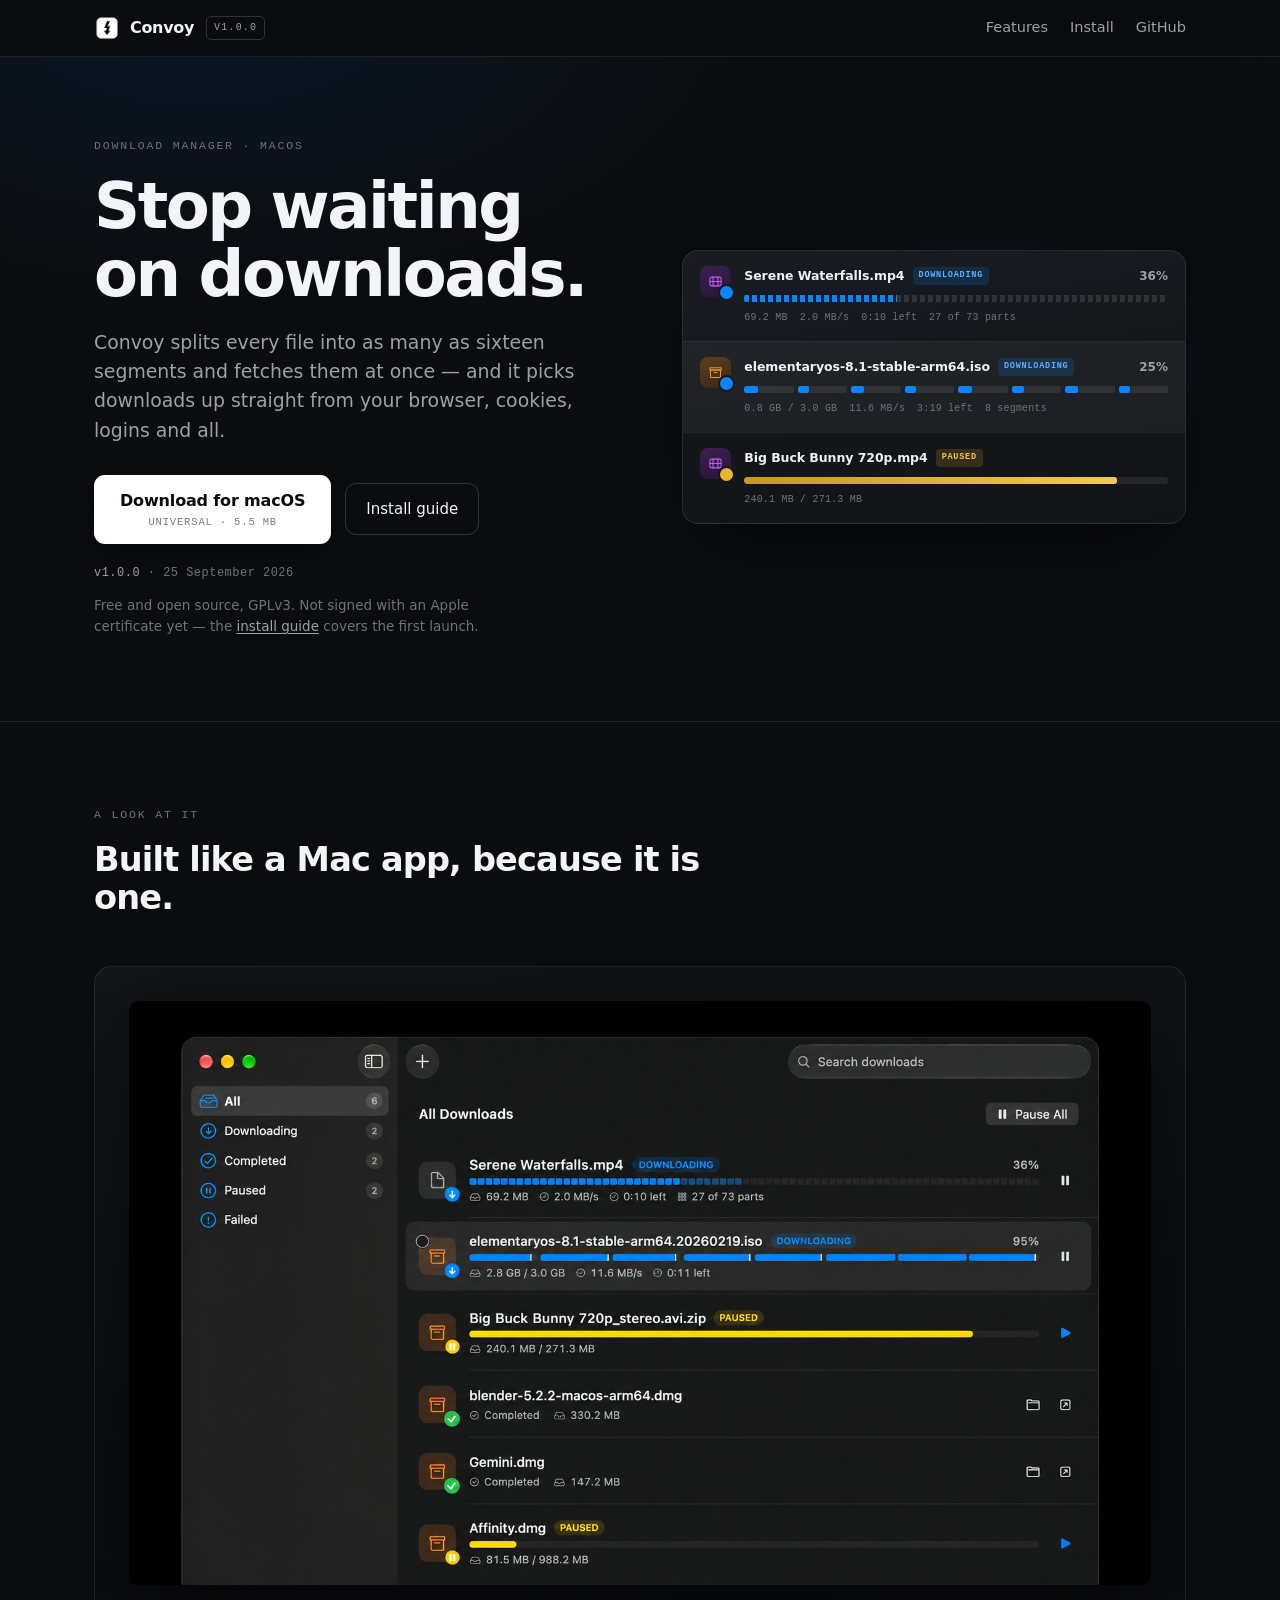
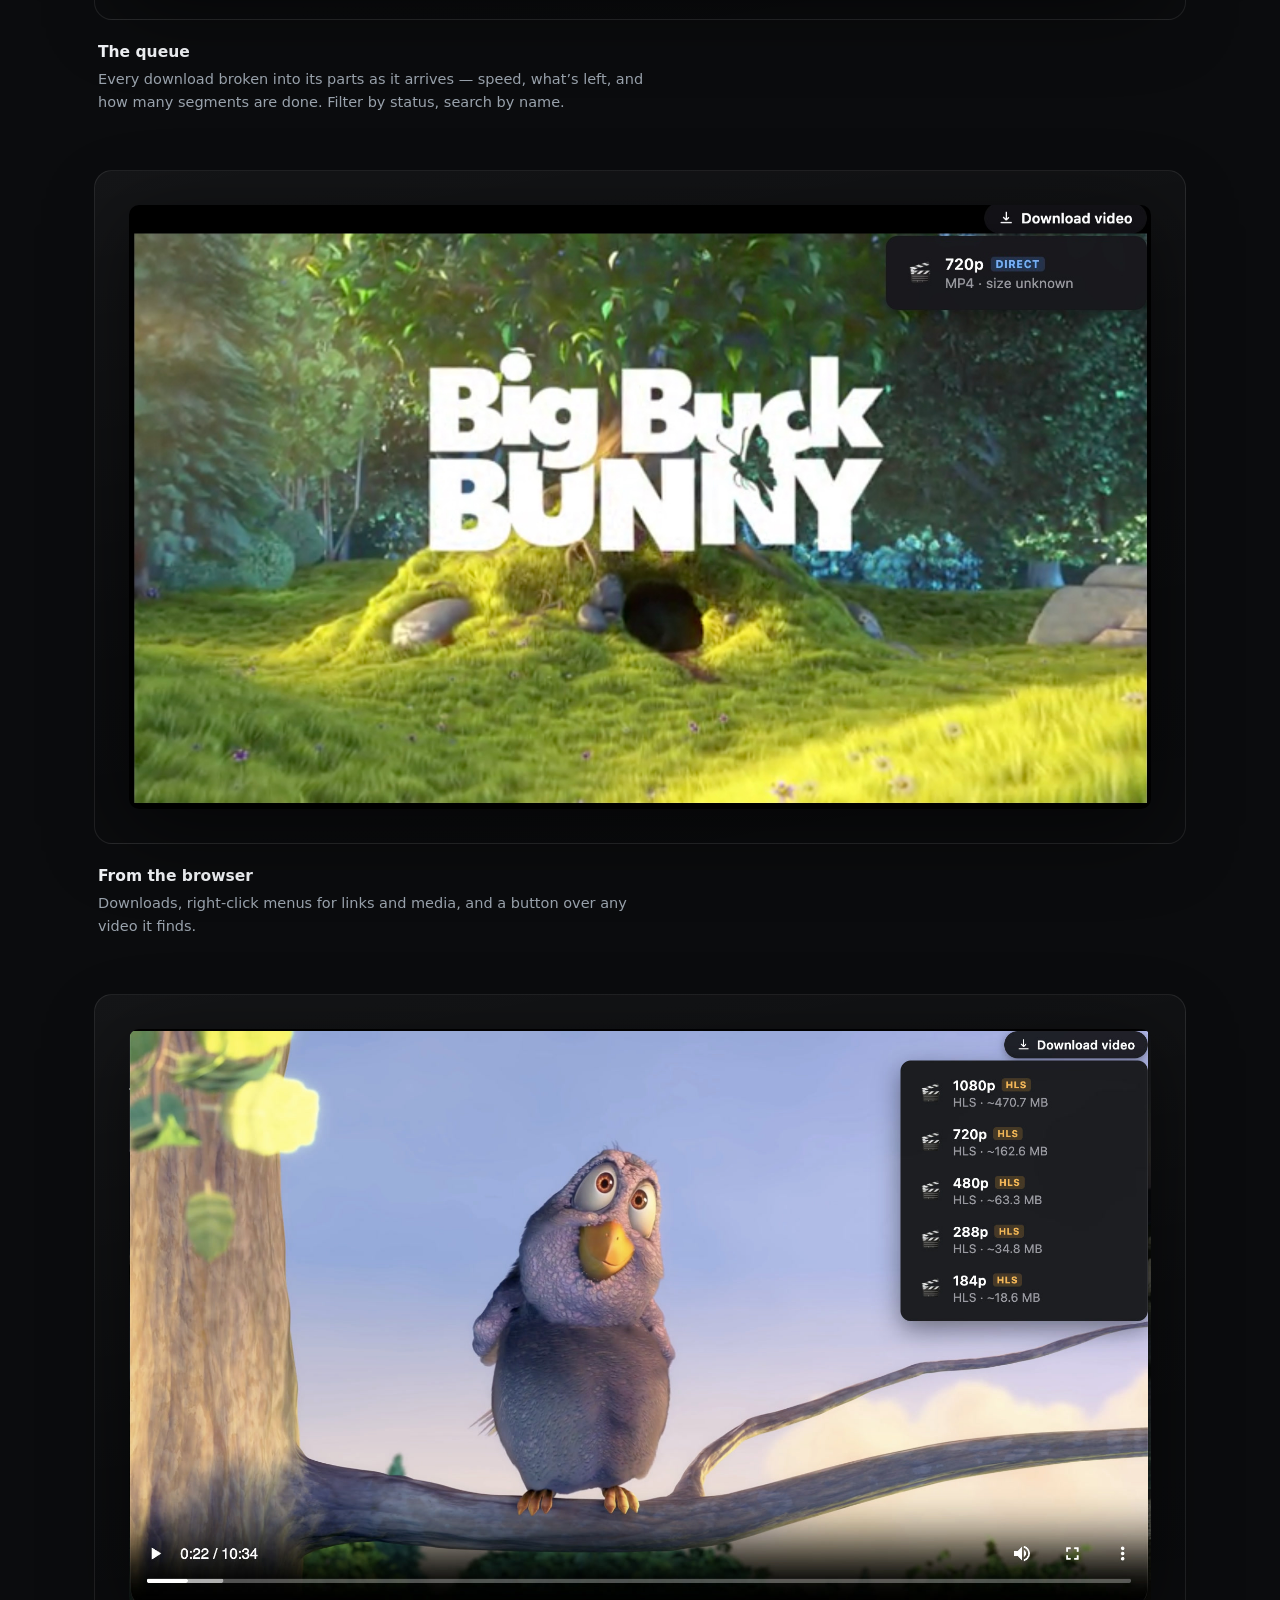
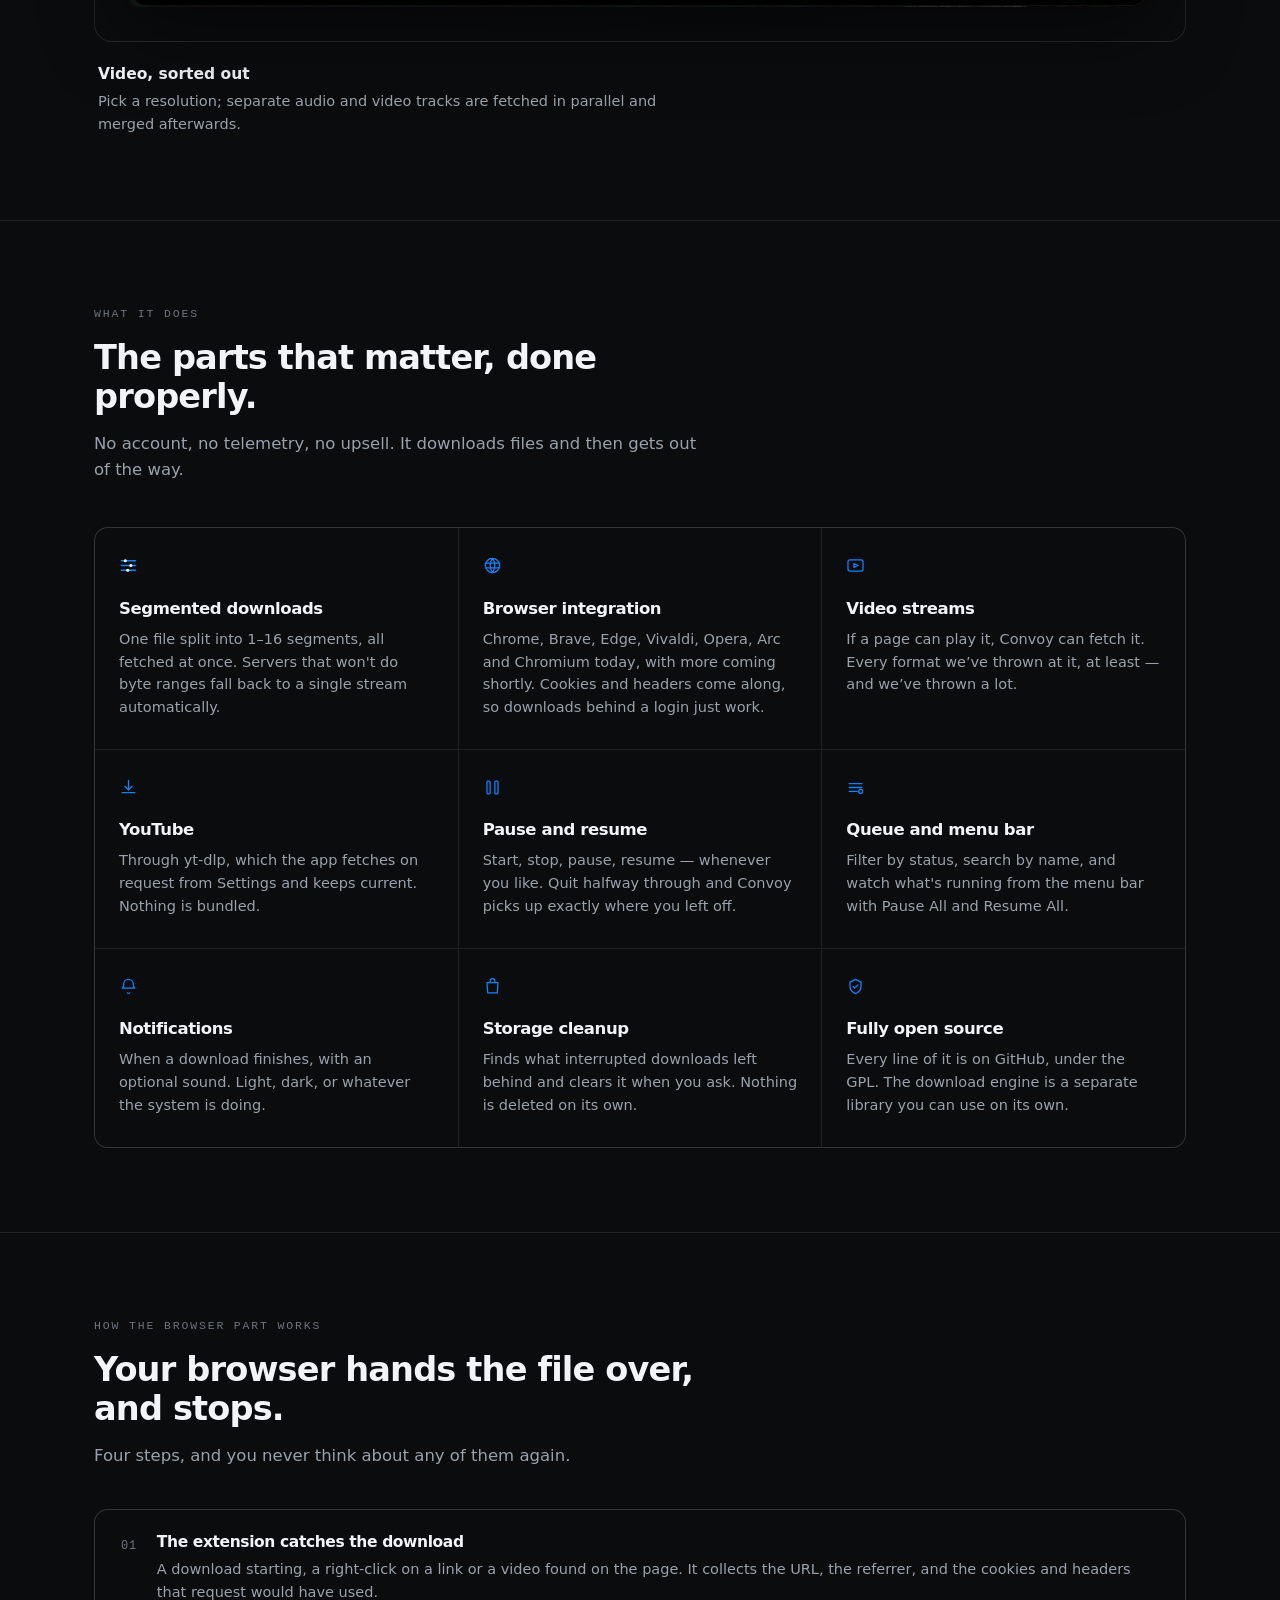
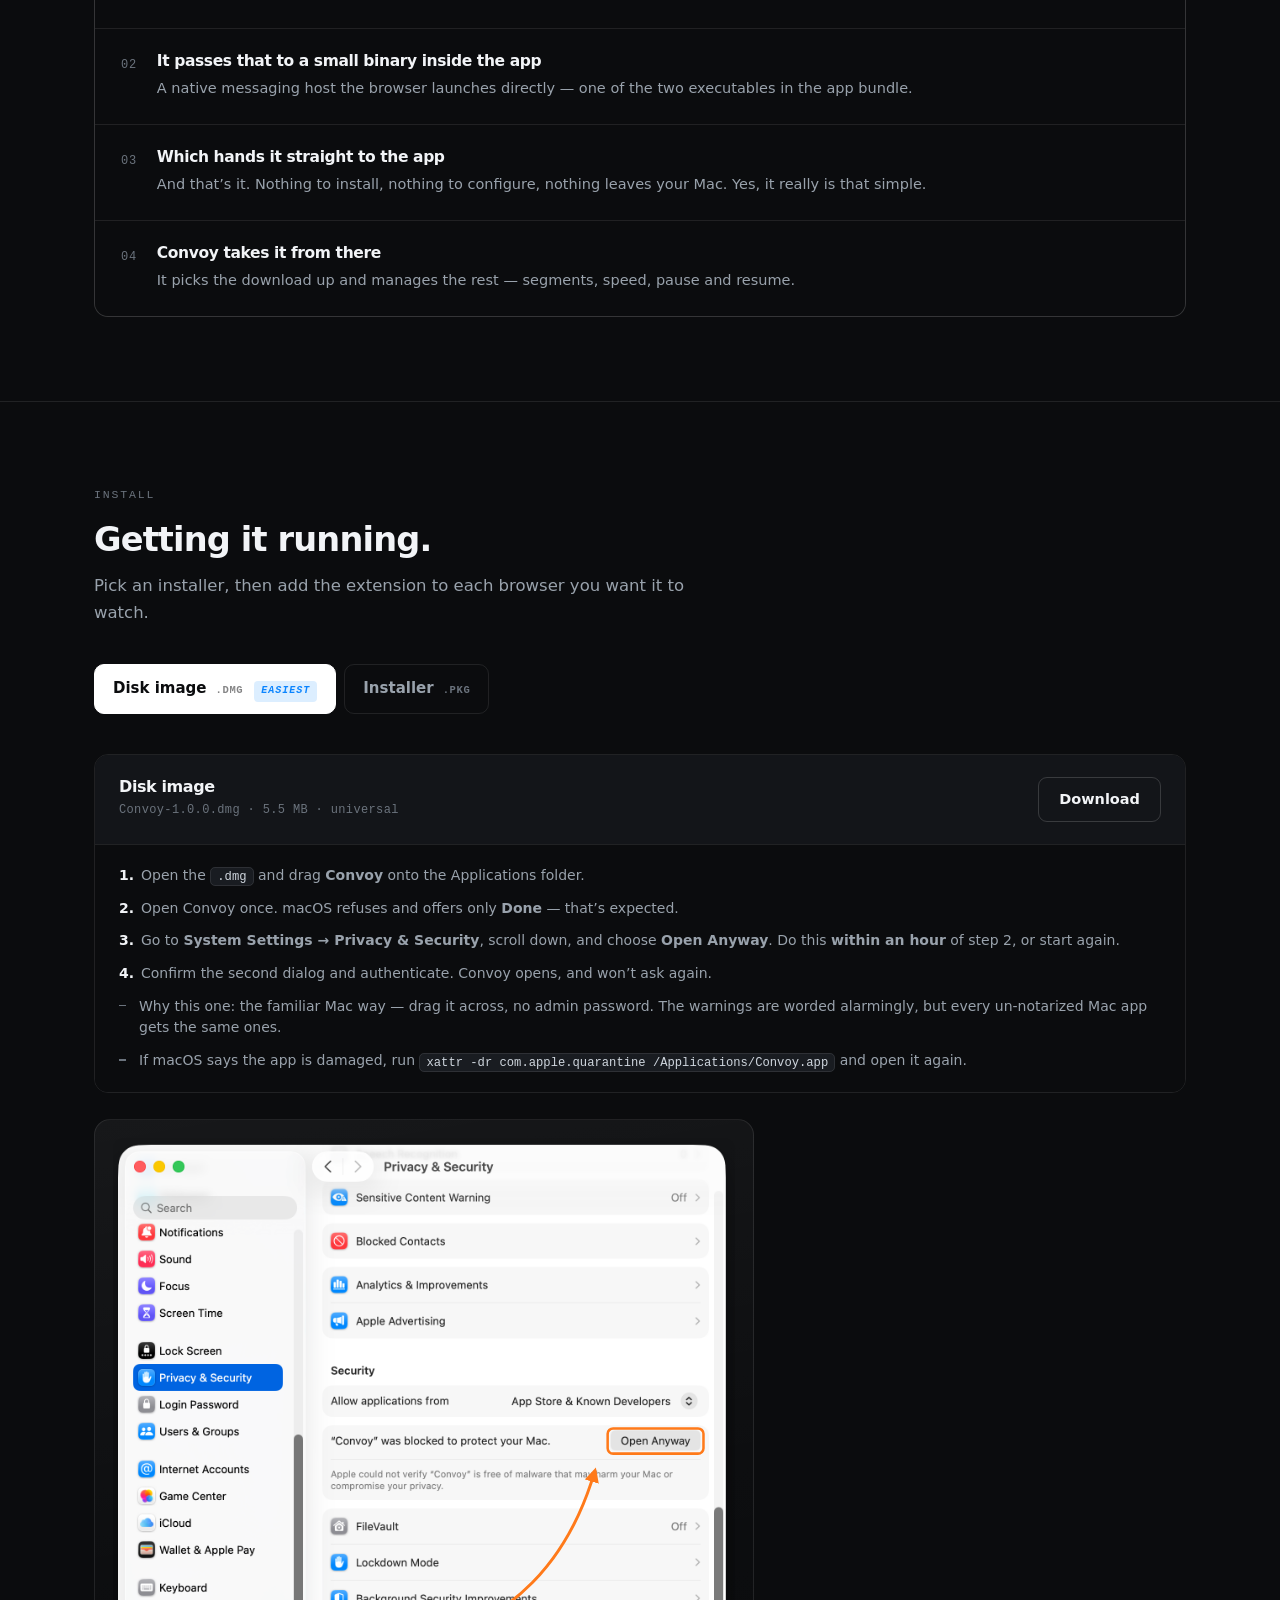
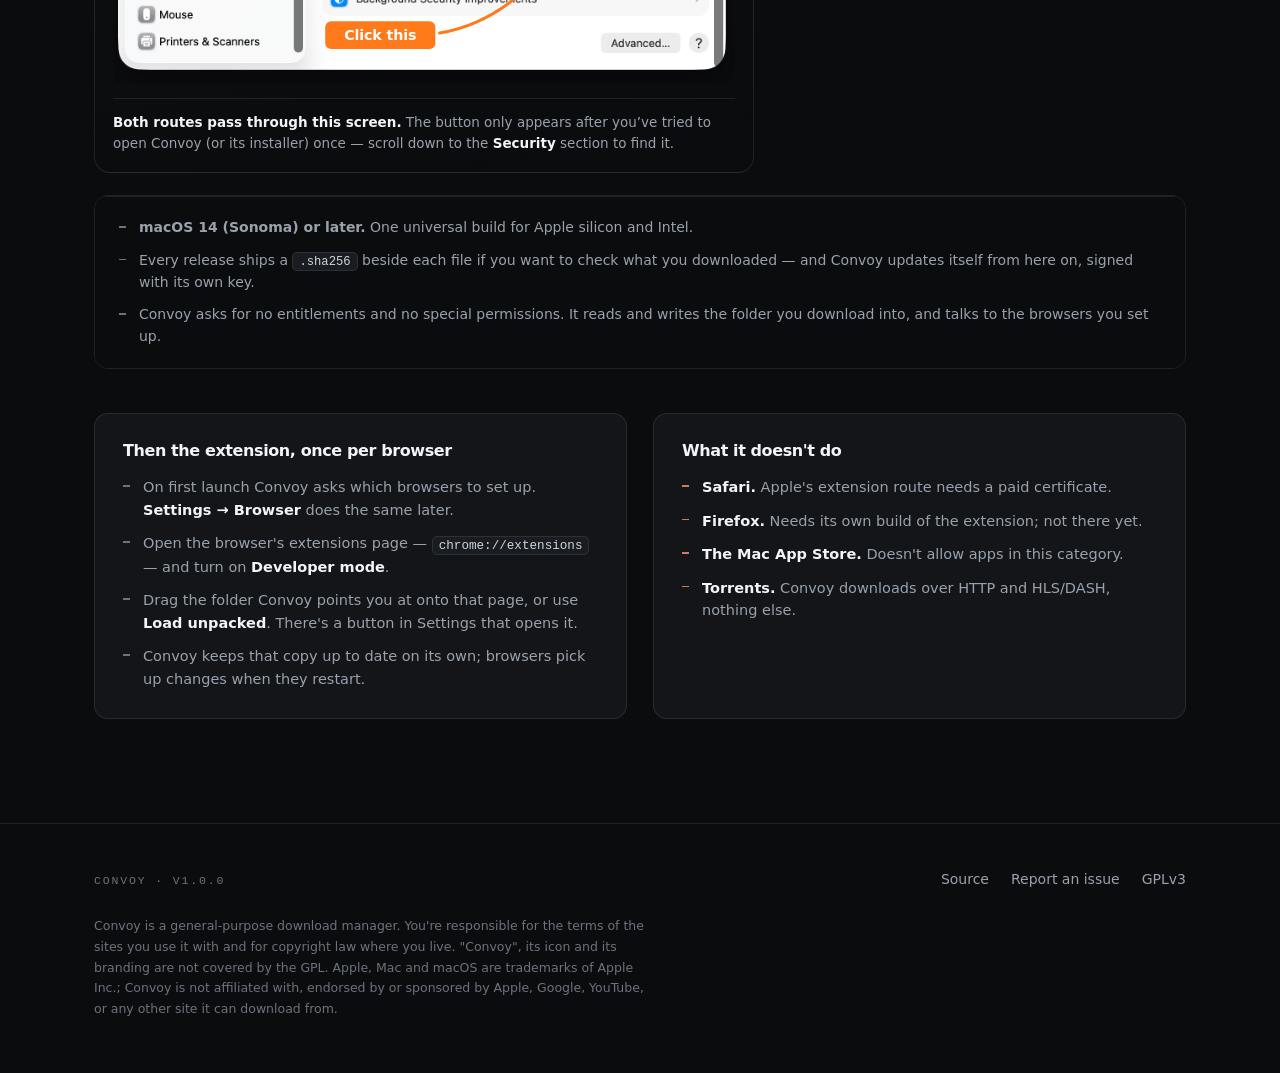
==== commit f558e1d8: "Lead with the disk image, and clean up the install steps" ====
--- a/index.html
+++ b/index.html
@@ -159,7 +159,7 @@
 @media (prefers-reduced-motion:reduce){ .bar--ticks > i, .segs i::after{animation:none} }
 
 /* sections */
-.sec{padding:84px 0}
+.sec{padding:84px 0; scroll-margin-top:56px}
 .sec-head{max-width:56ch}
 .sec-head h2{font-size:clamp(1.6rem,3.4vw,2.1rem); margin-top:16px}
 .sec-head p{color:var(--muted); margin-top:14px; font-size:16.5px}
@@ -248,7 +248,7 @@
   font-family:var(--mono); font-size:10px; letter-spacing:.1em; text-transform:uppercase;
   color:var(--accent); background:var(--accent-soft); border-radius:4px; padding:2.5px 7px; margin-left:2px;
 }
-#tab-pkg:checked ~ .tablist label[for="tab-pkg"] .recommend{color:#0a84ff; background:rgba(10,132,255,.14)}
+#tab-dmg:checked ~ .tablist label[for="tab-dmg"] .recommend{color:#0a84ff; background:rgba(10,132,255,.14)}
 
 /* the Gatekeeper screen, with the button called out */
 .gk{
@@ -282,9 +282,18 @@
   border:1px solid var(--line-strong); border-radius:9px; padding:10px 20px; transition:background .15s, border-color .15s;
 }
 .dl-btn:hover{background:var(--surface-2); border-color:rgba(255,255,255,.3)}
-.dl-notes{padding:20px 24px; background:var(--bg); border-top:1px solid var(--line); display:flex; flex-direction:column; gap:11px}
+.dl-notes{counter-reset:step; padding:20px 24px; background:var(--bg); border-top:1px solid var(--line); display:flex; flex-direction:column; gap:11px}
 .dl-notes p{font-size:14px; color:var(--muted); padding-left:20px; position:relative; line-height:1.55}
 .dl-notes p::before{content:""; position:absolute; left:0; top:9px; width:7px; height:1.5px; background:var(--faint)}
+.dl-steps{list-style:none; margin:0; padding:0; display:flex; flex-direction:column; gap:11px}
+.dl-steps li{
+  counter-increment:step; font-size:14px; color:var(--muted);
+  padding-left:22px; position:relative; line-height:1.55;
+}
+.dl-steps li::before{
+  content:counter(step) "."; position:absolute; left:0; top:0;
+  color:var(--text); font-weight:650; font-variant-numeric:tabular-nums;
+}
 
 /* footer */
 .ftr{border-top:1px solid var(--line); padding:44px 0 56px; margin-top:20px}
@@ -348,9 +357,9 @@
       </p>
 
       <div class="cta">
-        <a class="btn" href="https://github.com/TheDynamicPunk/Convoy/releases/download/v1.0.0/Convoy-1.0.0.pkg" id="ctaPrimary">
+        <a class="btn" href="https://github.com/TheDynamicPunk/Convoy/releases/download/v1.0.0/Convoy-1.0.0.dmg" id="ctaPrimary">
           Download for macOS
-          <small id="ctaSub">Universal · 4.2 MB</small>
+          <small id="ctaSub">Universal · 5.5 MB</small>
         </a>
         <a class="btn-ghost" href="#install">Install guide</a>
       </div>
@@ -547,14 +556,35 @@
     </div>
 
     <div class="tabs">
-      <input type="radio" name="install" id="tab-pkg" checked>
-      <input type="radio" name="install" id="tab-dmg">
+      <input type="radio" name="install" id="tab-dmg" checked>
+      <input type="radio" name="install" id="tab-pkg">
 
       <div class="tablist">
-        <label for="tab-pkg">Installer <span>.PKG</span> <em class="recommend">Easiest</em></label>
-        <label for="tab-dmg">Disk image <span>.DMG</span></label>
-      </div>
-
+        <label for="tab-dmg">Disk image <span>.DMG</span> <em class="recommend">Easiest</em></label>
+        <label for="tab-pkg">Installer <span>.PKG</span></label>
+      </div>
+
+      <div class="tabpanel panel-dmg">
+        <div class="dl">
+          <div class="dl-row">
+            <div class="dl-info">
+              <h3>Disk image</h3>
+              <p id="dlSubDmg">Convoy-1.0.0.dmg &middot; 5.5 MB &middot; universal</p>
+            </div>
+            <a class="dl-btn" id="dlBtnDmg" href="https://github.com/TheDynamicPunk/Convoy/releases/download/v1.0.0/Convoy-1.0.0.dmg">Download</a>
+          </div>
+          <div class="dl-notes">
+            <ol class="dl-steps">
+                <li>Open the <code>.dmg</code> and drag <b>Convoy</b> onto the Applications folder.</li>
+                <li>Open Convoy once. macOS refuses and offers only <b>Done</b> &mdash; that&rsquo;s expected.</li>
+                <li>Go to <b>System Settings &rarr; Privacy &amp; Security</b>, scroll down, and choose <b>Open Anyway</b>. Do this <b>within an hour</b> of step 2, or start again.</li>
+                <li>Confirm the second dialog and authenticate. Convoy opens, and won&rsquo;t ask again.</li>
+            </ol>
+            <p>Why this one: the familiar Mac way &mdash; drag it across, no admin password. The warnings are worded alarmingly, but every un-notarized Mac app gets the same ones.</p>
+            <p>If macOS says the app is damaged, run <code>xattr -dr com.apple.quarantine /Applications/Convoy.app</code> and open it again.</p>
+          </div>
+        </div>
+      </div>
       <div class="tabpanel panel-pkg">
         <div class="dl">
           <div class="dl-row">
@@ -565,34 +595,17 @@
             <a class="dl-btn" id="dlBtnPkg" href="https://github.com/TheDynamicPunk/Convoy/releases/download/v1.0.0/Convoy-1.0.0.pkg">Download</a>
           </div>
           <div class="dl-notes">
-            <p><b>1.</b> Open the downloaded <code>.pkg</code>. macOS will refuse it the first time, because it isn&rsquo;t signed with an Apple certificate.</p>
-            <p><b>2.</b> Go to <b>System Settings &rarr; Privacy &amp; Security</b>, scroll down, and choose <b>Open Anyway</b> next to the blocked installer.</p>
-            <p><b>3.</b> Run through the installer. It asks for your admin password, and puts Convoy in <code>/Applications</code>.</p>
-            <p><b>4.</b> Open Convoy. <b>No further warnings</b> &mdash; the installer places the app without the quarantine flag, so the first launch is clean.</p>
-            <p>Why this one: fewer steps, and the app opens normally afterwards. The trade is that it asks for an admin password.</p>
+            <ol class="dl-steps">
+                <li>Open the downloaded <code>.pkg</code>. macOS will refuse it the first time, because it isn&rsquo;t signed with an Apple certificate.</li>
+                <li>Go to <b>System Settings &rarr; Privacy &amp; Security</b>, scroll down, and choose <b>Open Anyway</b> next to the blocked installer.</li>
+                <li>Run through the installer. It asks for your admin password, and puts Convoy in <code>/Applications</code>.</li>
+                <li>Open Convoy. <b>No further warnings</b> &mdash; the installer places the app without the quarantine flag, so the first launch is clean.</li>
+            </ol>
+            <p>Fewer steps, and the very first launch is clean &mdash; no warning at all. The trade is that it asks for your admin password.</p>
           </div>
         </div>
       </div>
 
-      <div class="tabpanel panel-dmg">
-        <div class="dl">
-          <div class="dl-row">
-            <div class="dl-info">
-              <h3>Disk image</h3>
-              <p id="dlSubDmg">Convoy-1.0.0.dmg &middot; 5.5 MB &middot; universal</p>
-            </div>
-            <a class="dl-btn" id="dlBtnDmg" href="https://github.com/TheDynamicPunk/Convoy/releases/download/v1.0.0/Convoy-1.0.0.dmg">Download</a>
-          </div>
-          <div class="dl-notes">
-            <p><b>1.</b> Open the <code>.dmg</code> and drag <b>Convoy</b> onto the Applications folder.</p>
-            <p><b>2.</b> Open Convoy once. macOS refuses and offers only <b>Done</b> &mdash; that&rsquo;s expected.</p>
-            <p><b>3.</b> Go to <b>System Settings &rarr; Privacy &amp; Security</b>, scroll down, and choose <b>Open Anyway</b>. Do this <b>within an hour</b> of step 2, or start again.</p>
-            <p><b>4.</b> Confirm the second dialog and authenticate. Convoy opens, and won&rsquo;t ask again.</p>
-            <p>If macOS says the app is damaged, run <code>xattr -dr com.apple.quarantine /Applications/Convoy.app</code> and open it again.</p>
-            <p>No admin password needed, but more steps &mdash; and the warnings are worded alarmingly. They&rsquo;re the same warnings every un-notarized Mac app gets.</p>
-          </div>
-        </div>
-      </div>
     </div>
 
     <figure class="gk">
@@ -709,23 +722,37 @@
     if (c.pkg) {
       set('dlSubPkg', 'textContent', c.pkg + (c.pkgSize ? ' \u00b7 ' + c.pkgSize : '') + ' \u00b7 universal');
       set('dlBtnPkg', 'href', dl + c.pkg);
-      var cta = document.getElementById('ctaPrimary');
-      if (cta) {
-        cta.href = dl + c.pkg;
-        cta.firstChild.textContent = 'Download for macOS';
-        set('ctaSub', 'textContent', 'Universal \u00b7 ' + (c.pkgSize || 'macOS 14+'));
-      }
     }
     if (c.dmg) {
       set('dlSubDmg', 'textContent', c.dmg + (c.dmgSize ? ' \u00b7 ' + c.dmgSize : '') + ' \u00b7 universal');
       set('dlBtnDmg', 'href', dl + c.dmg);
     }
 
+    // the hero button follows the recommended installer: the disk image
+    var file = c.dmg || c.pkg, size = c.dmg ? c.dmgSize : c.pkgSize;
+    var cta = document.getElementById('ctaPrimary');
+    if (cta && file) {
+      cta.href = dl + file;
+      cta.firstChild.textContent = 'Download for macOS';
+      set('ctaSub', 'textContent', 'Universal \u00b7 ' + (size || 'macOS 14+'));
+    }
+
     set('metaLine', 'innerHTML',
       '<b>v' + c.version + '</b> \u00b7 ' + (c.prerelease ? 'pre-release \u00b7 ' : '') + c.date);
   }
 
   apply(C);
+
+  // the hero button starts the download and moves them to the steps for it
+  (function () {
+    var cta = document.getElementById('ctaPrimary');
+    var steps = document.getElementById('install');
+    if (!cta || !steps) return;
+    cta.addEventListener('click', function () {
+      var still = window.matchMedia && matchMedia('(prefers-reduced-motion: reduce)').matches;
+      steps.scrollIntoView({ behavior: still ? 'auto' : 'smooth', block: 'start' });
+    });
+  })();
 
   // Optional: let release.sh publish convoy/latest.json and this picks it up.
   fetch('convoy/latest.json', { cache: 'no-cache' })
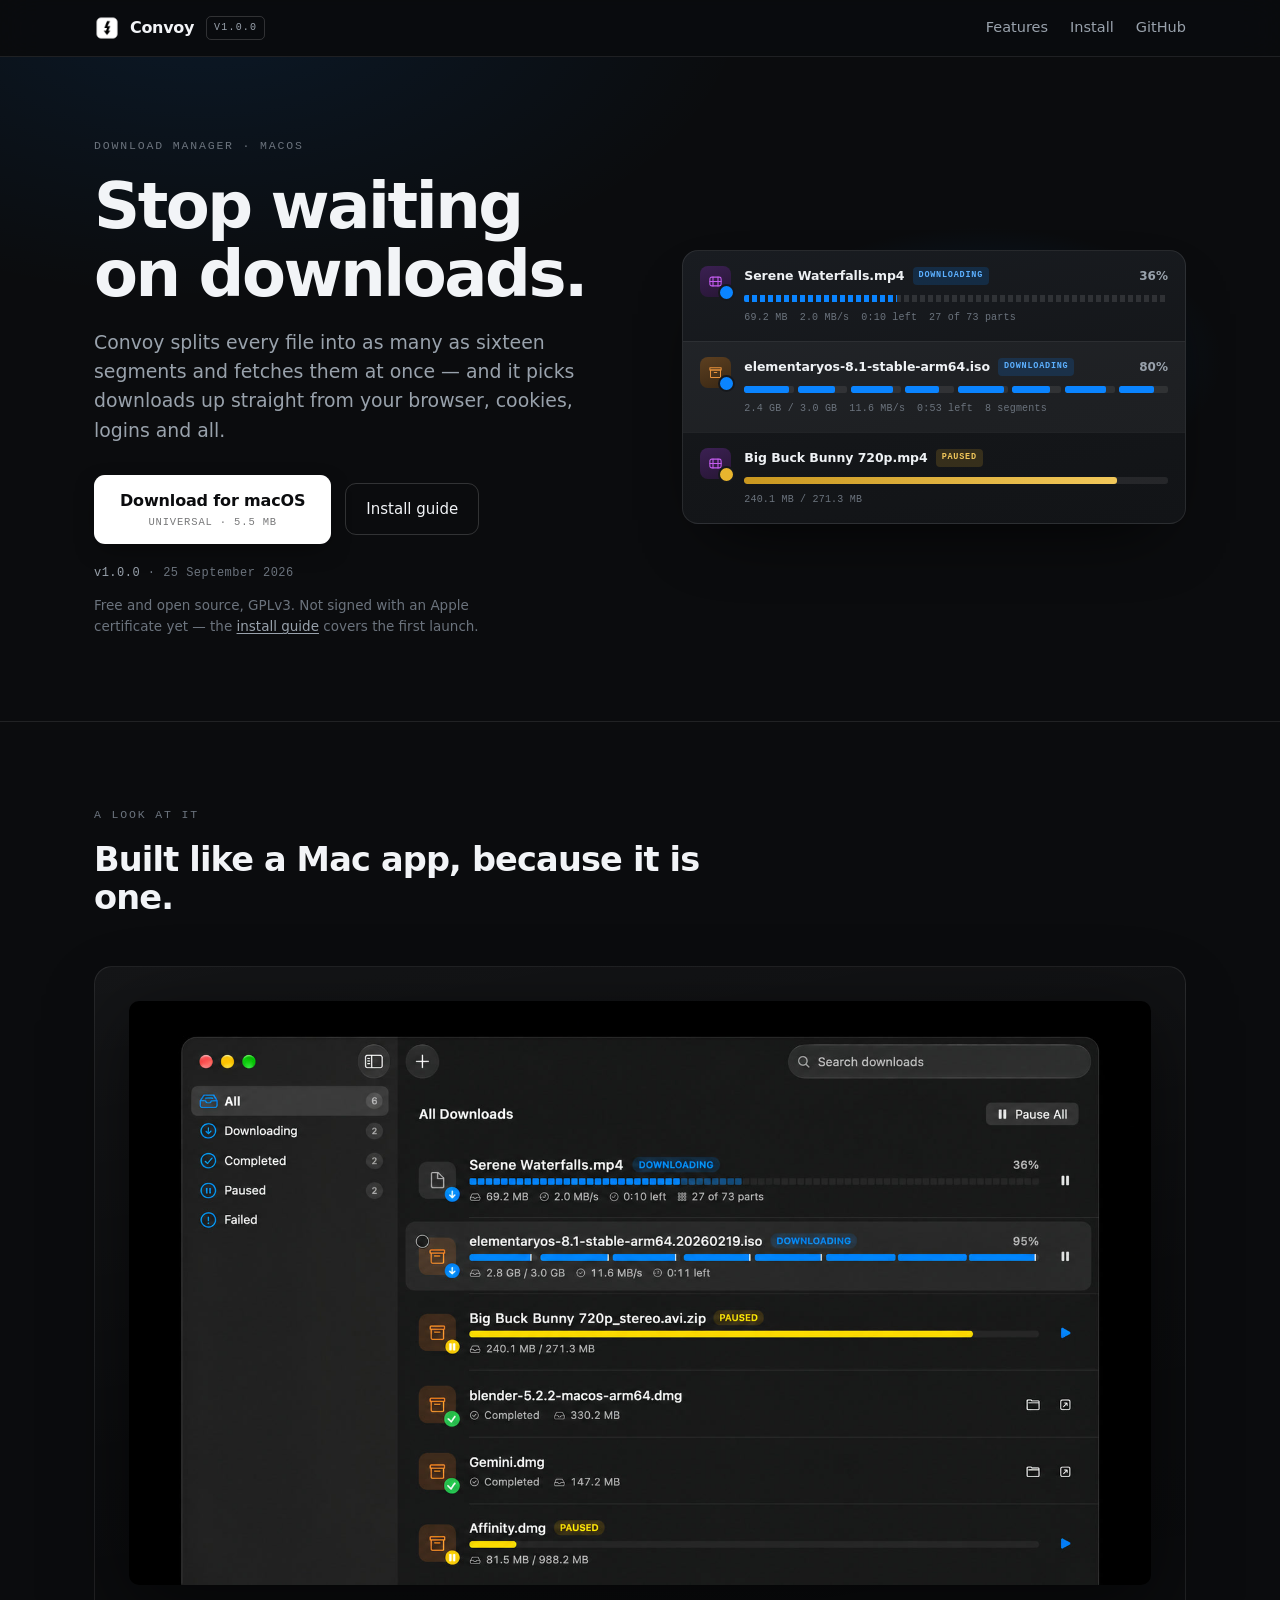
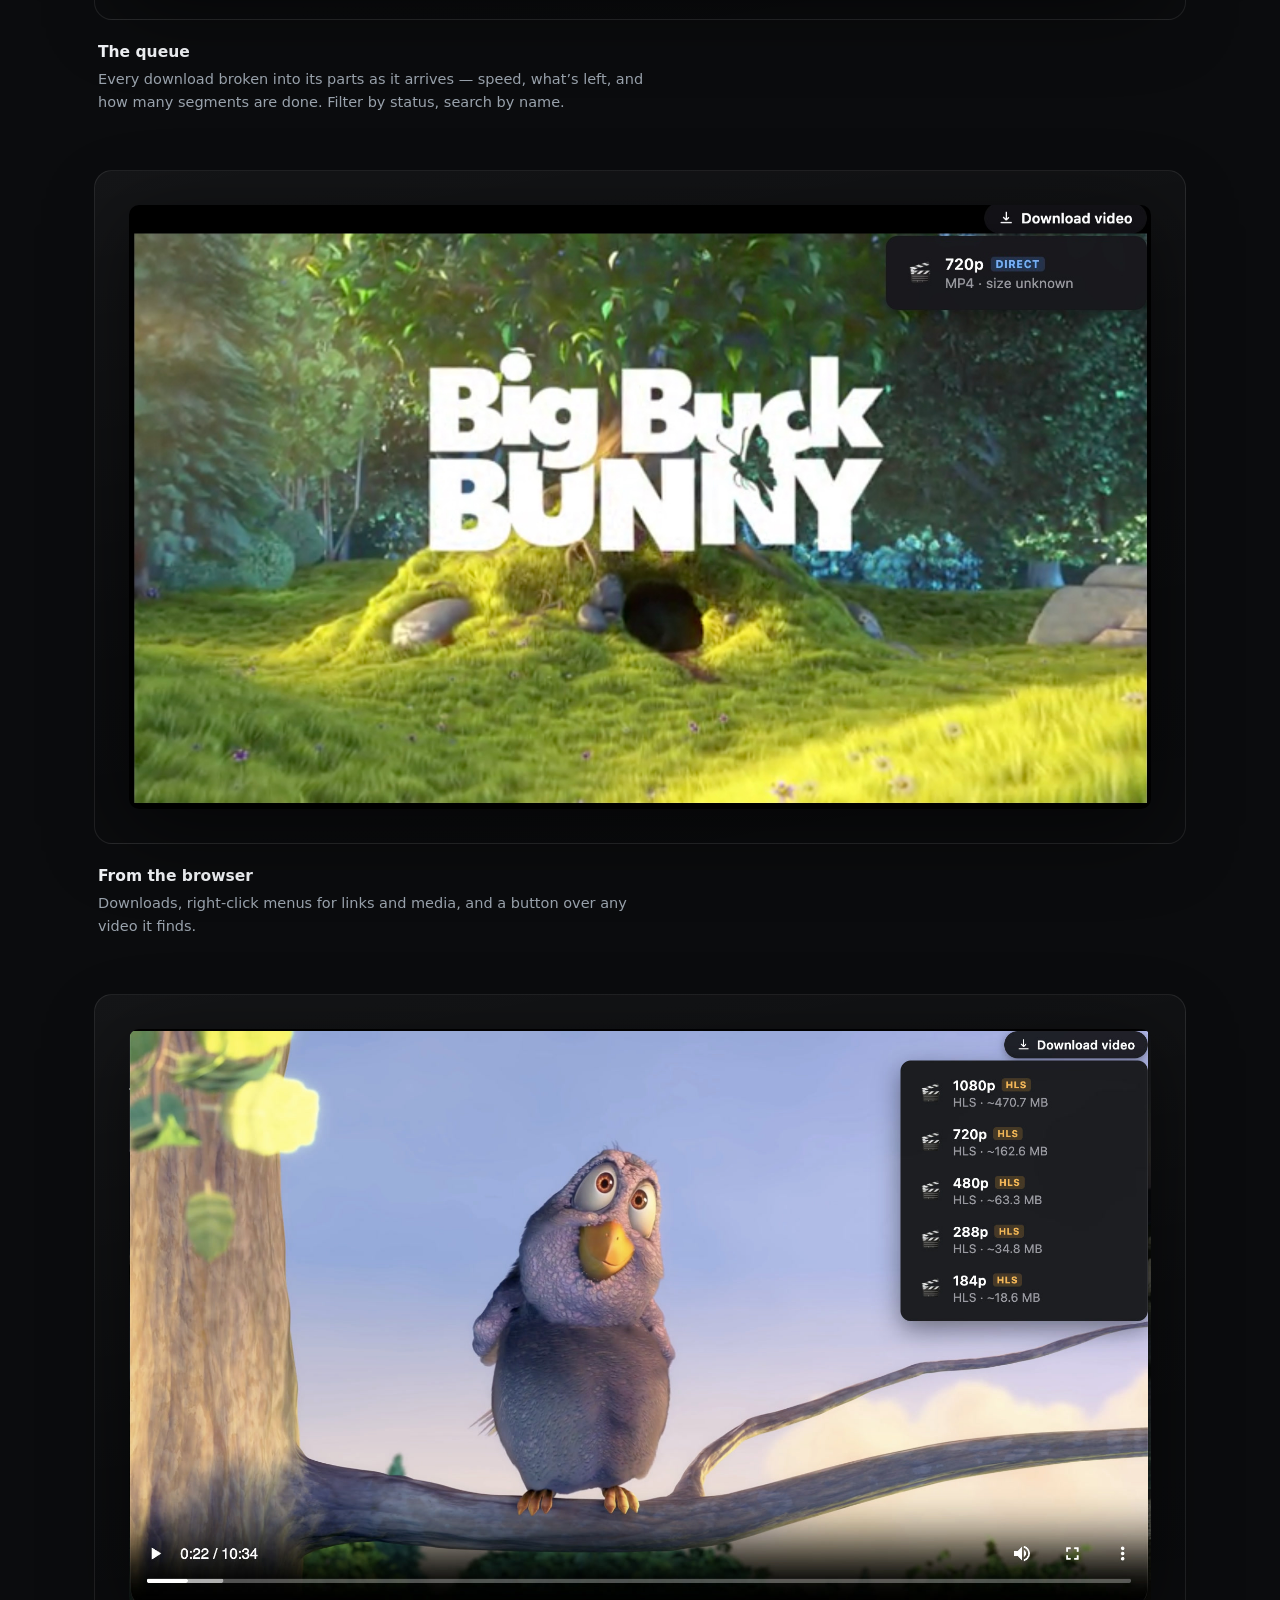
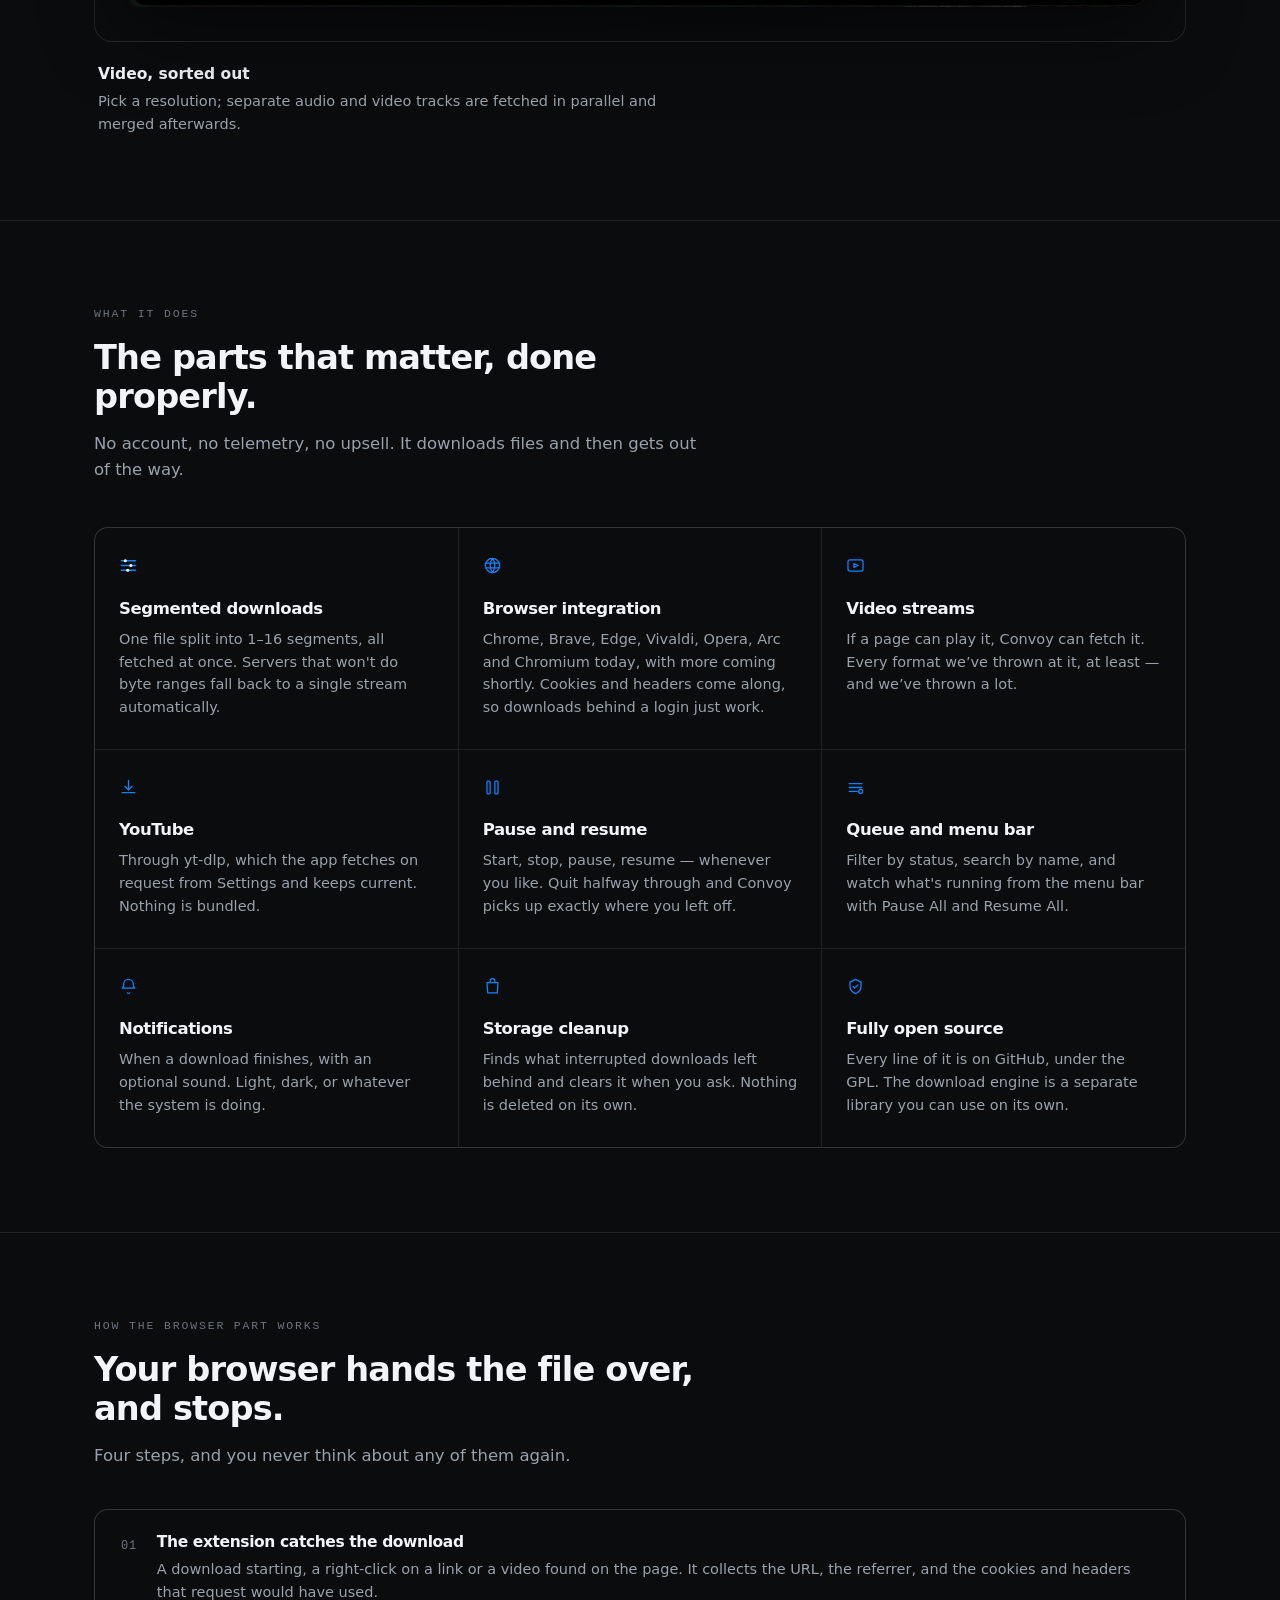
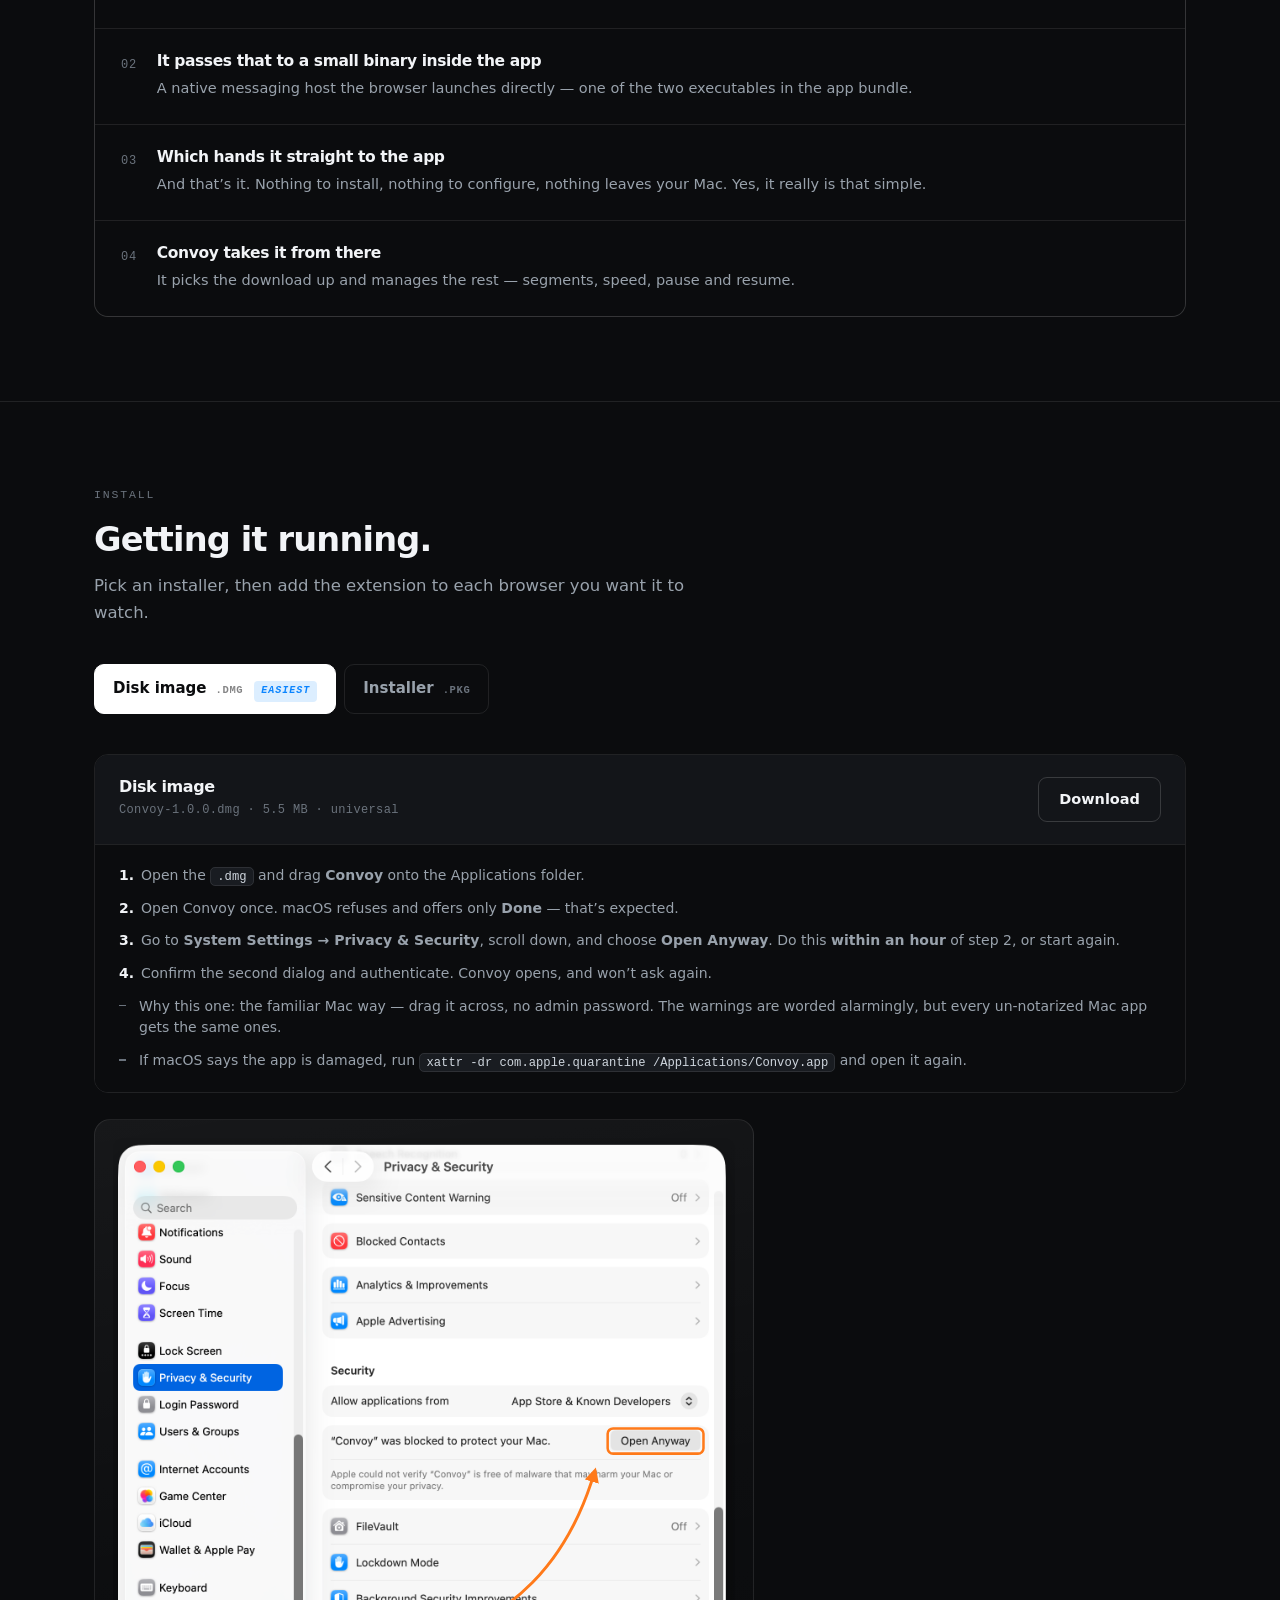
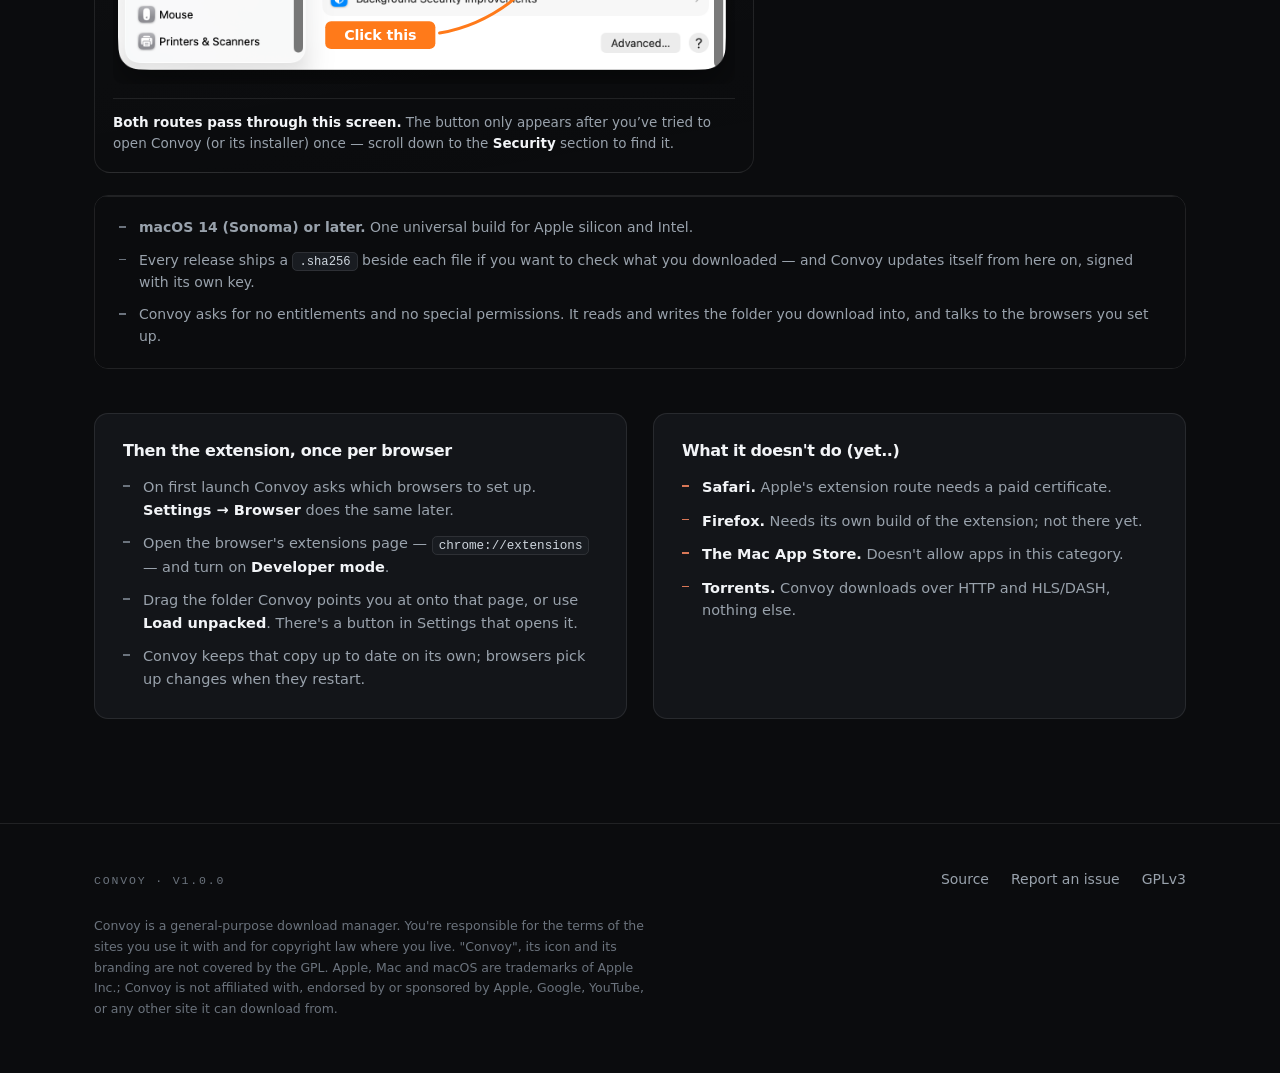
==== commit 9d7ef795: "Show the download count once it is worth showing" ====
--- a/index.html
+++ b/index.html
@@ -298,8 +298,8 @@
 /* footer */
 .ftr{border-top:1px solid var(--line); padding:44px 0 56px; margin-top:20px}
 .ftr-in{display:flex; gap:20px; align-items:baseline; flex-wrap:wrap}
-.ftr-in .eyebrow{margin-right:auto}
-.ftr-links{display:flex; gap:22px}
+#dlCount{color:var(--faint)}
+.ftr-links{display:flex; gap:22px; margin-left:auto}
 .ftr a{font-size:14px; color:var(--muted); text-decoration:none}
 .ftr a:hover{color:var(--text)}
 .fine{margin-top:26px; font-size:12.5px; color:var(--faint); max-width:70ch; line-height:1.65}
@@ -649,7 +649,7 @@
         </ul>
       </div>
       <div class="panel panel--warn">
-        <h3>What it doesn't do</h3>
+        <h3>What it doesn't do (yet..)</h3>
         <ul>
           <li><b>Safari.</b> Apple's extension route needs a paid certificate.</li>
           <li><b>Firefox.</b> Needs its own build of the extension; not there yet.</li>
@@ -667,6 +667,7 @@
   <div class="wrap">
     <div class="ftr-in">
       <p class="eyebrow" id="ftrVersion">Convoy · v1.0.0</p>
+      <p class="eyebrow" id="dlCount" hidden></p>
       <nav class="ftr-links">
         <a href="https://github.com/TheDynamicPunk/Convoy">Source</a>
         <a href="https://github.com/TheDynamicPunk/Convoy/issues">Report an issue</a>
@@ -742,6 +743,28 @@
   }
 
   apply(C);
+
+  // GitHub tallies every release-asset fetch. Read it back and show the
+  // installer total, but only once it is a number worth showing.
+  (function () {
+    var el = document.getElementById('dlCount');
+    var MIN = 100;
+    if (!el || !C.repo) return;
+    fetch('https://api.github.com/repos/' + C.repo + '/releases')
+      .then(function (r) { return r.ok ? r.json() : Promise.reject(r.status); })
+      .then(function (releases) {
+        var n = 0;
+        releases.forEach(function (rel) {
+          (rel.assets || []).forEach(function (a) {
+            if (/\.(pkg|dmg)$/.test(a.name)) n += a.download_count;
+          });
+        });
+        if (n < MIN) return;                       // too early: leave it hidden
+        el.textContent = n.toLocaleString() + ' downloads';
+        el.hidden = false;
+      })
+      .catch(function () {});                      // rate-limited or offline: stay hidden
+  })();
 
   // the hero button starts the download and moves them to the steps for it
   (function () {
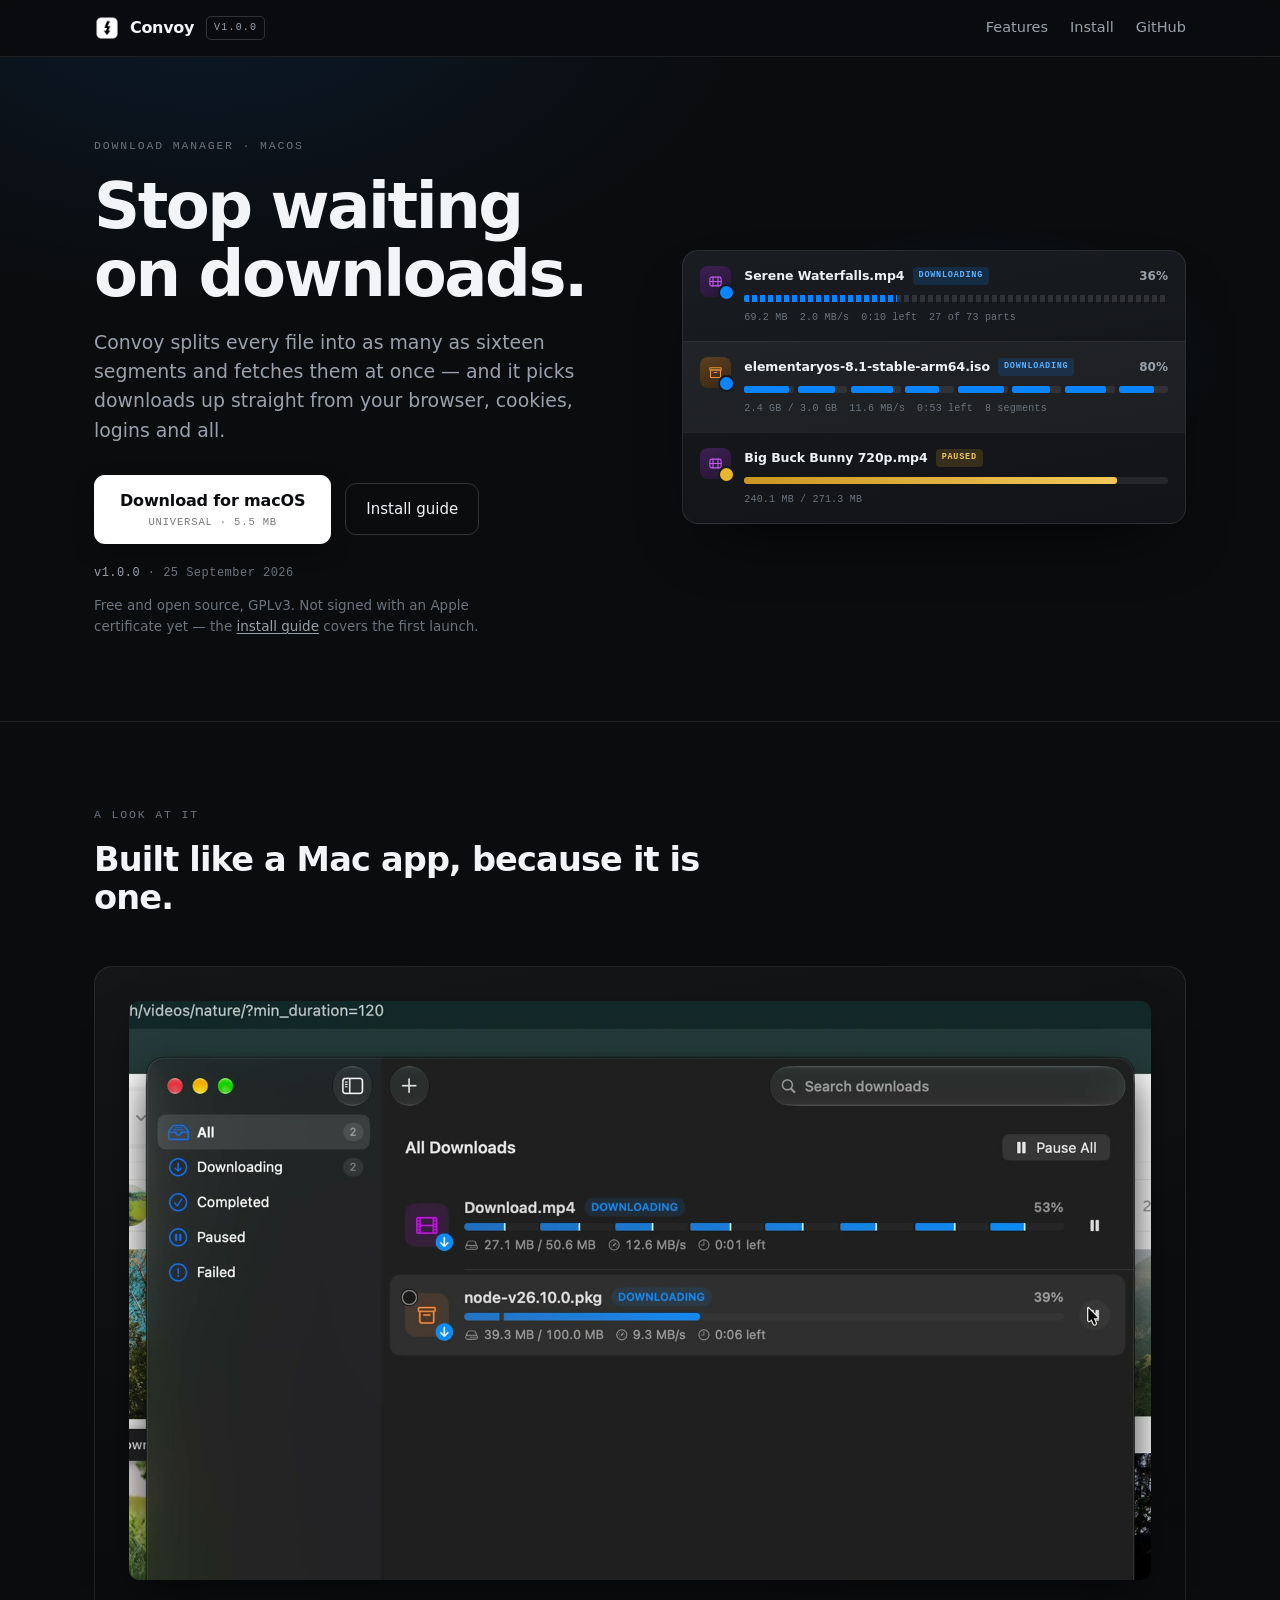
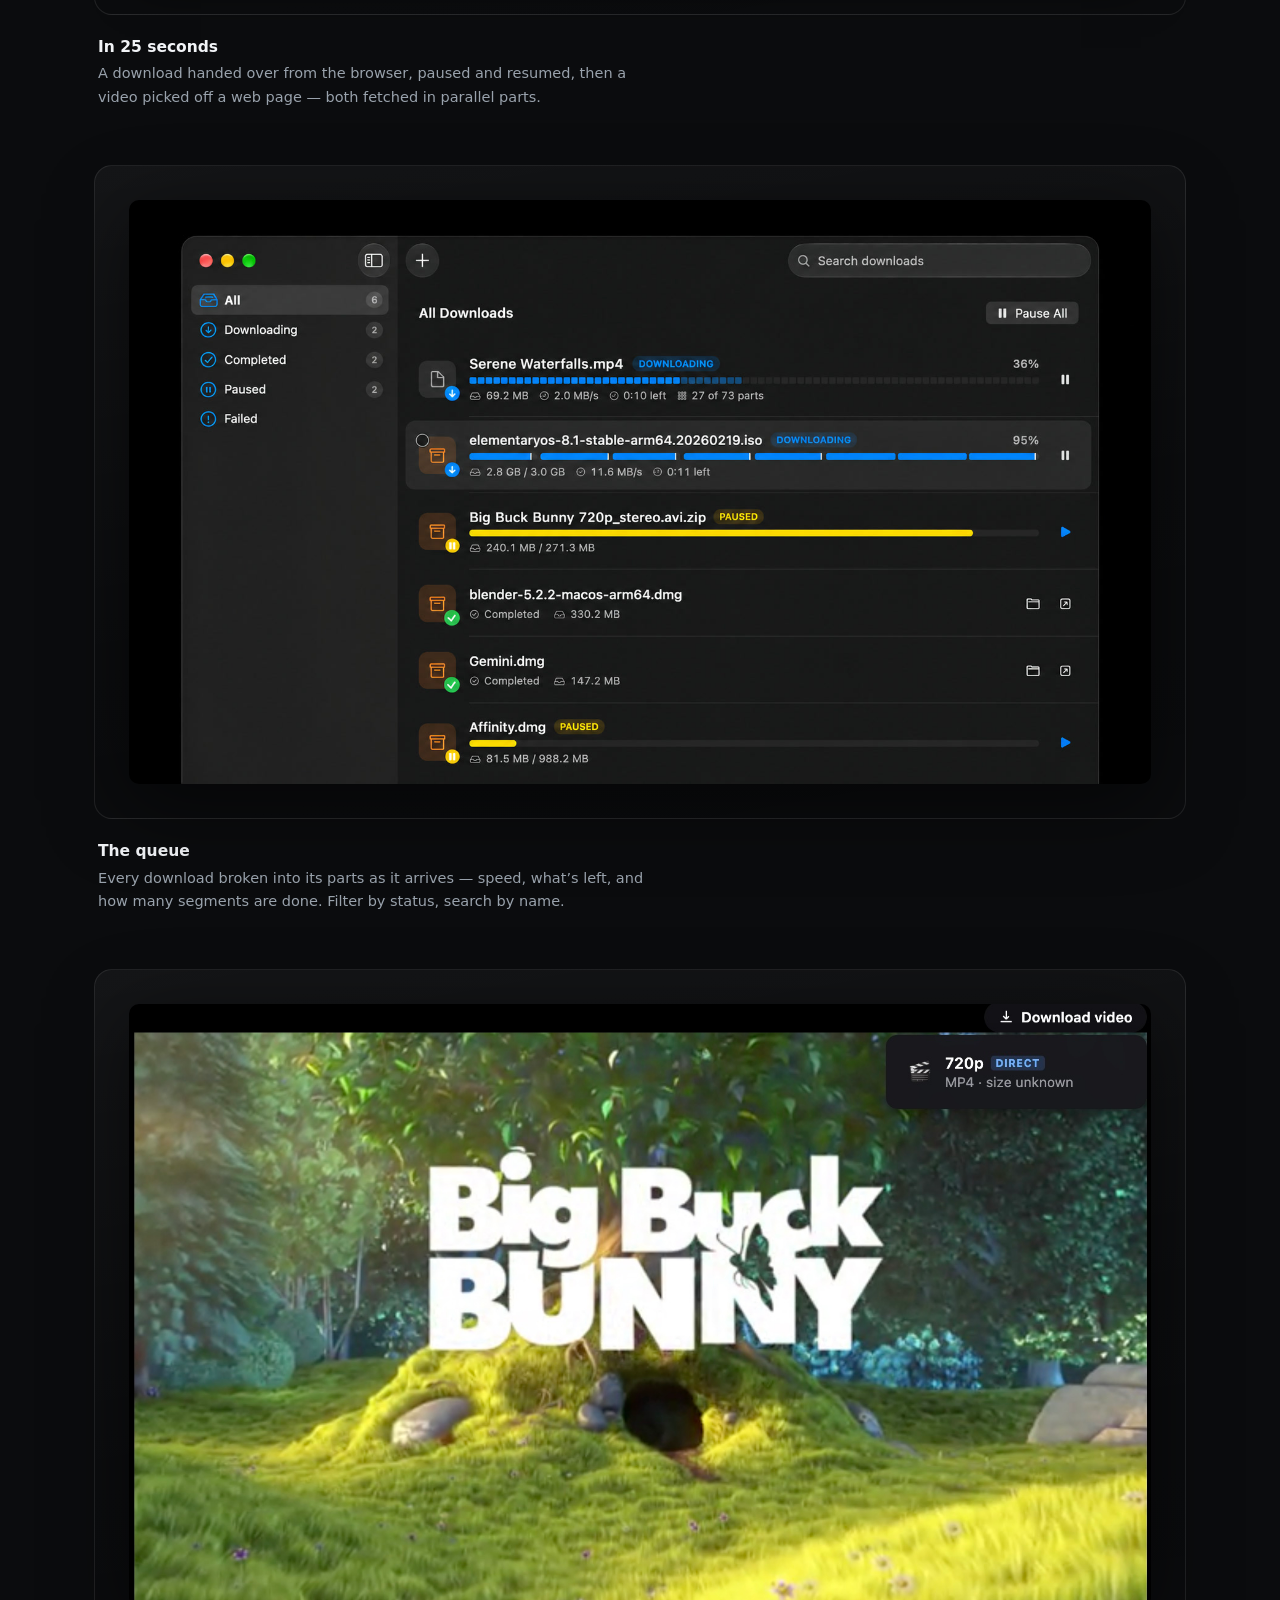
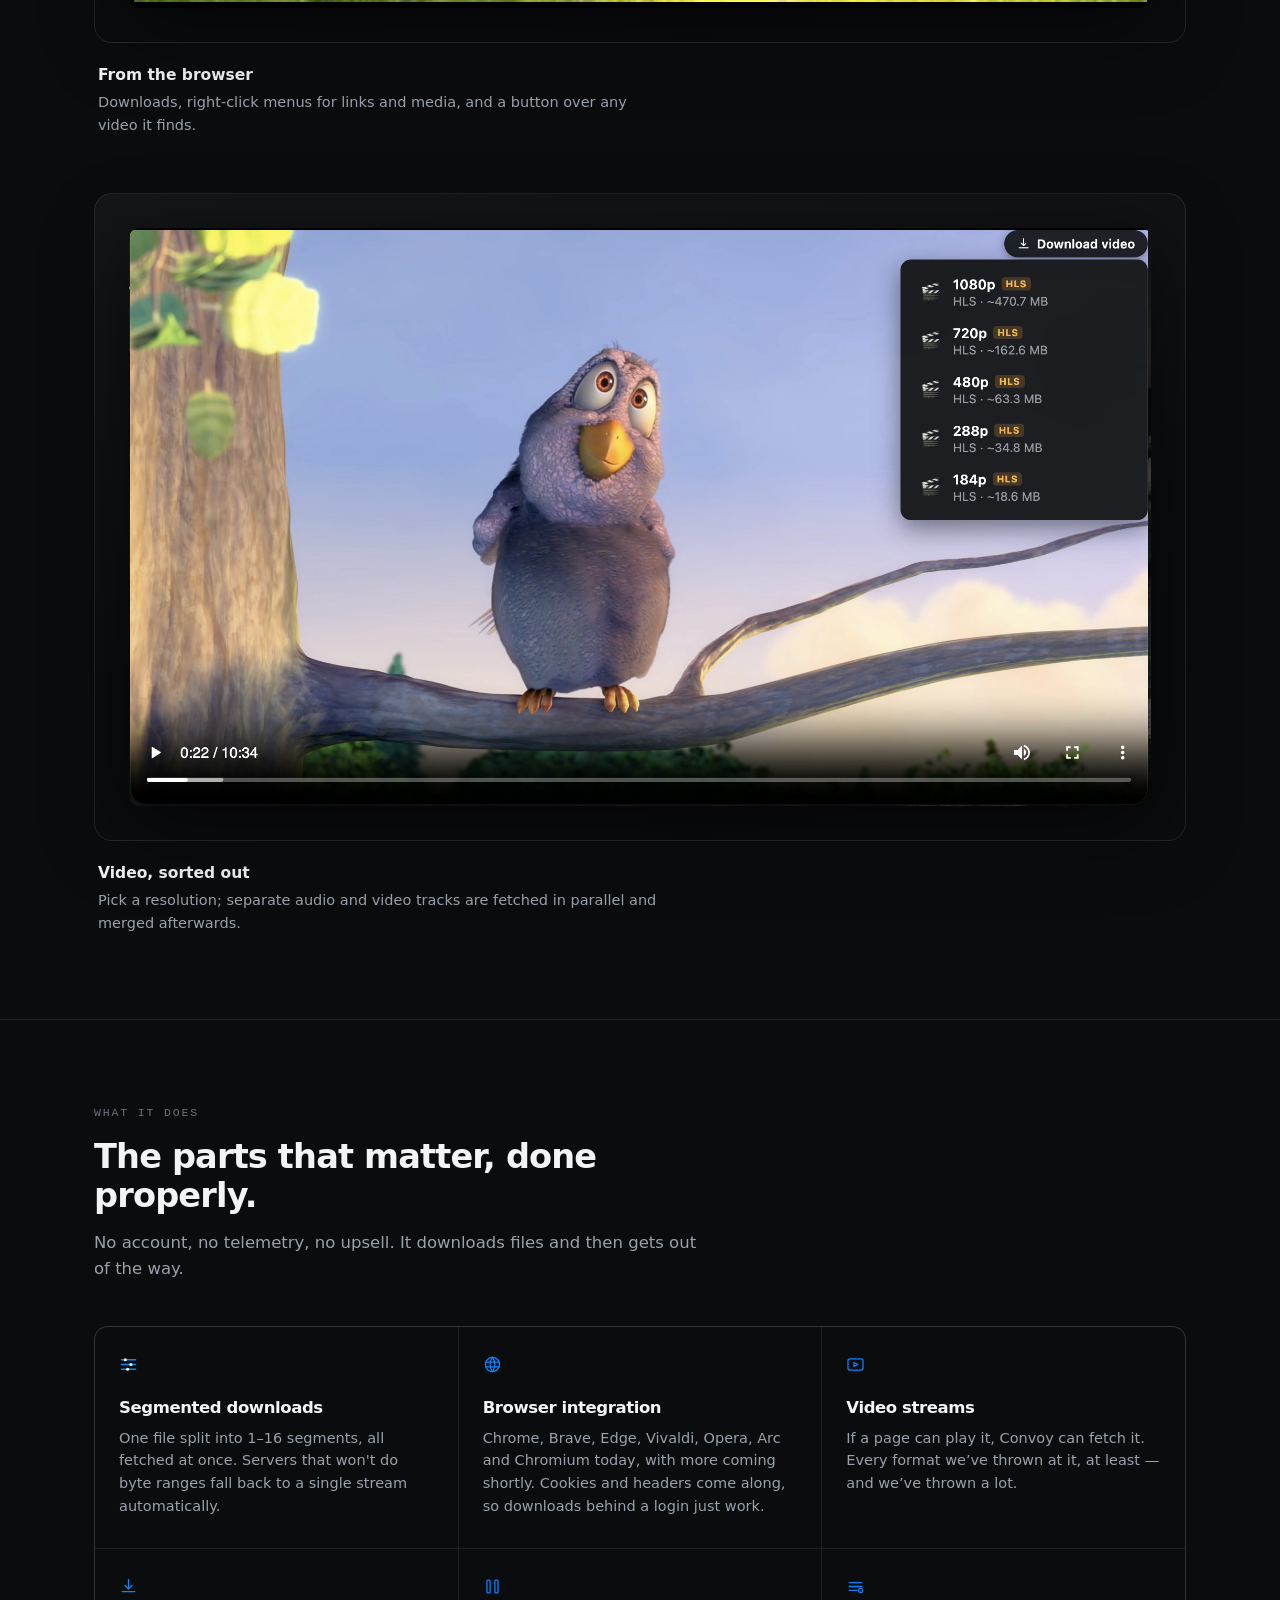
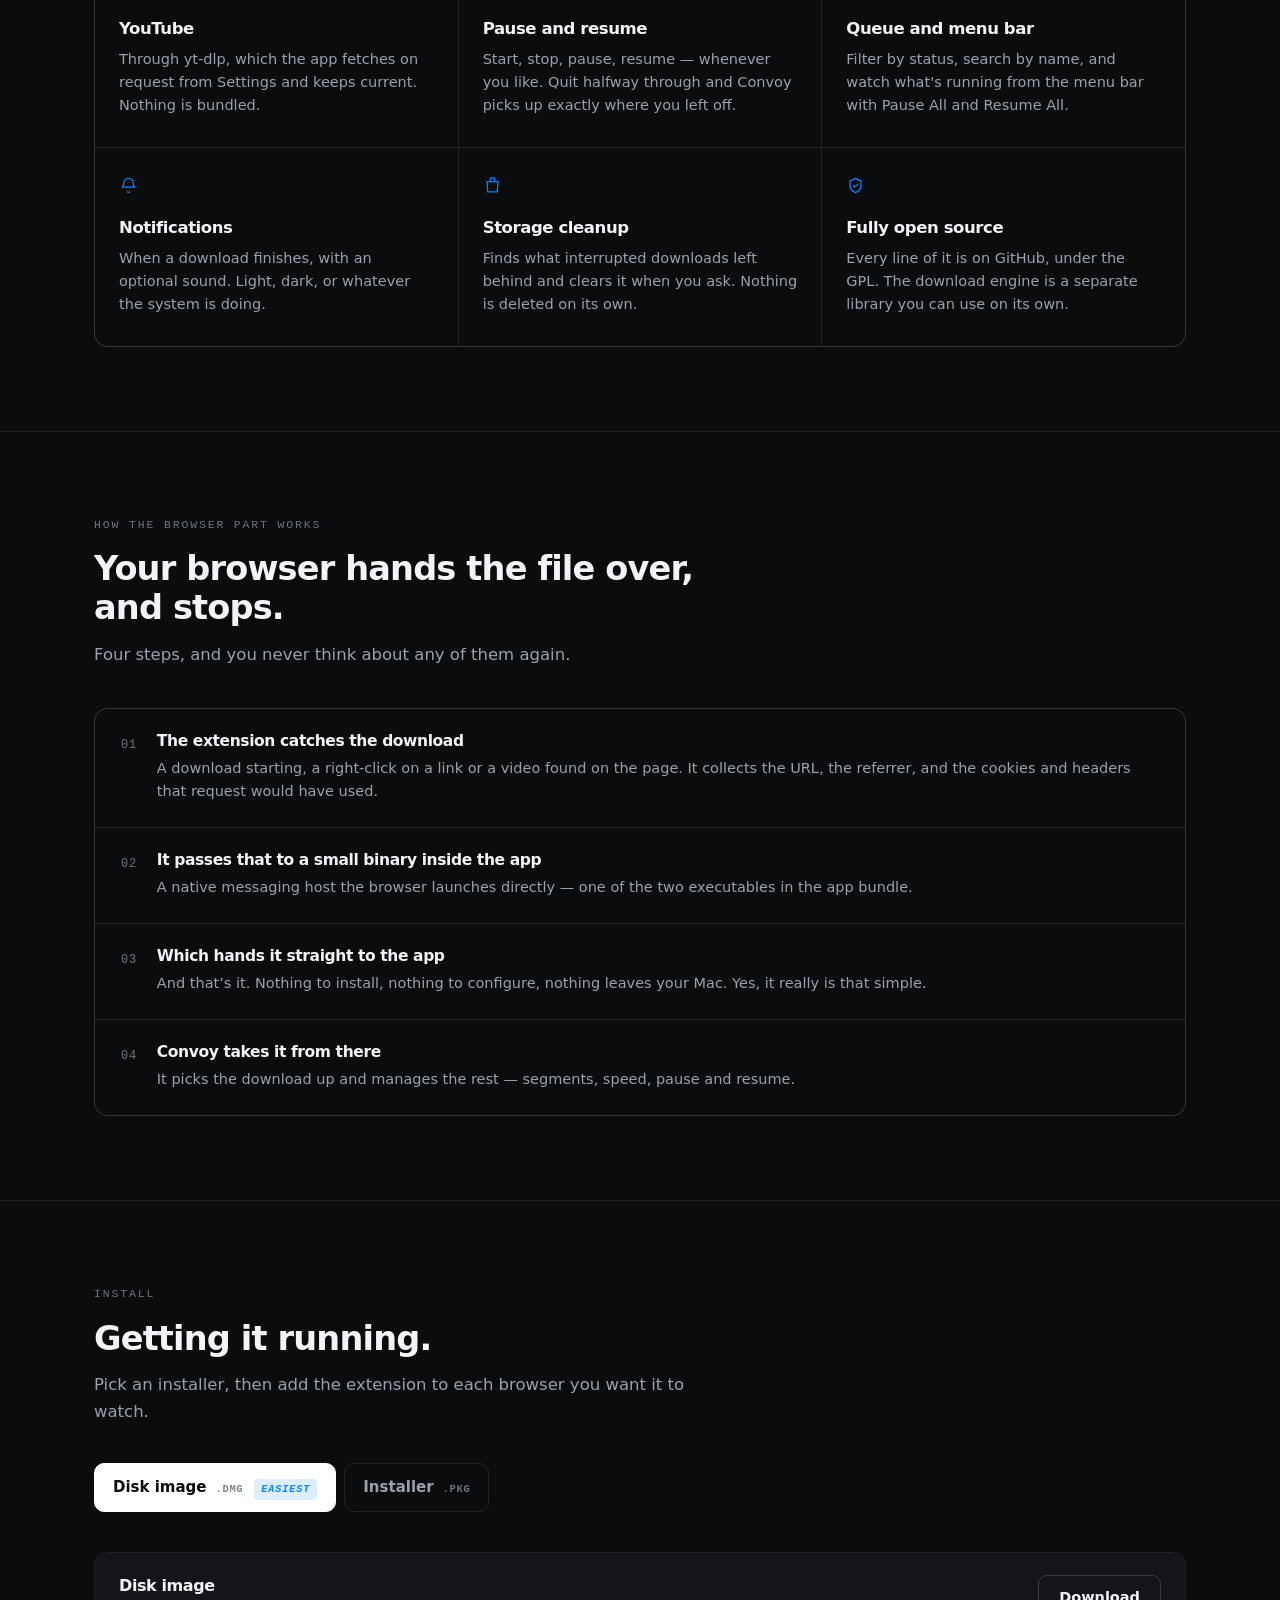
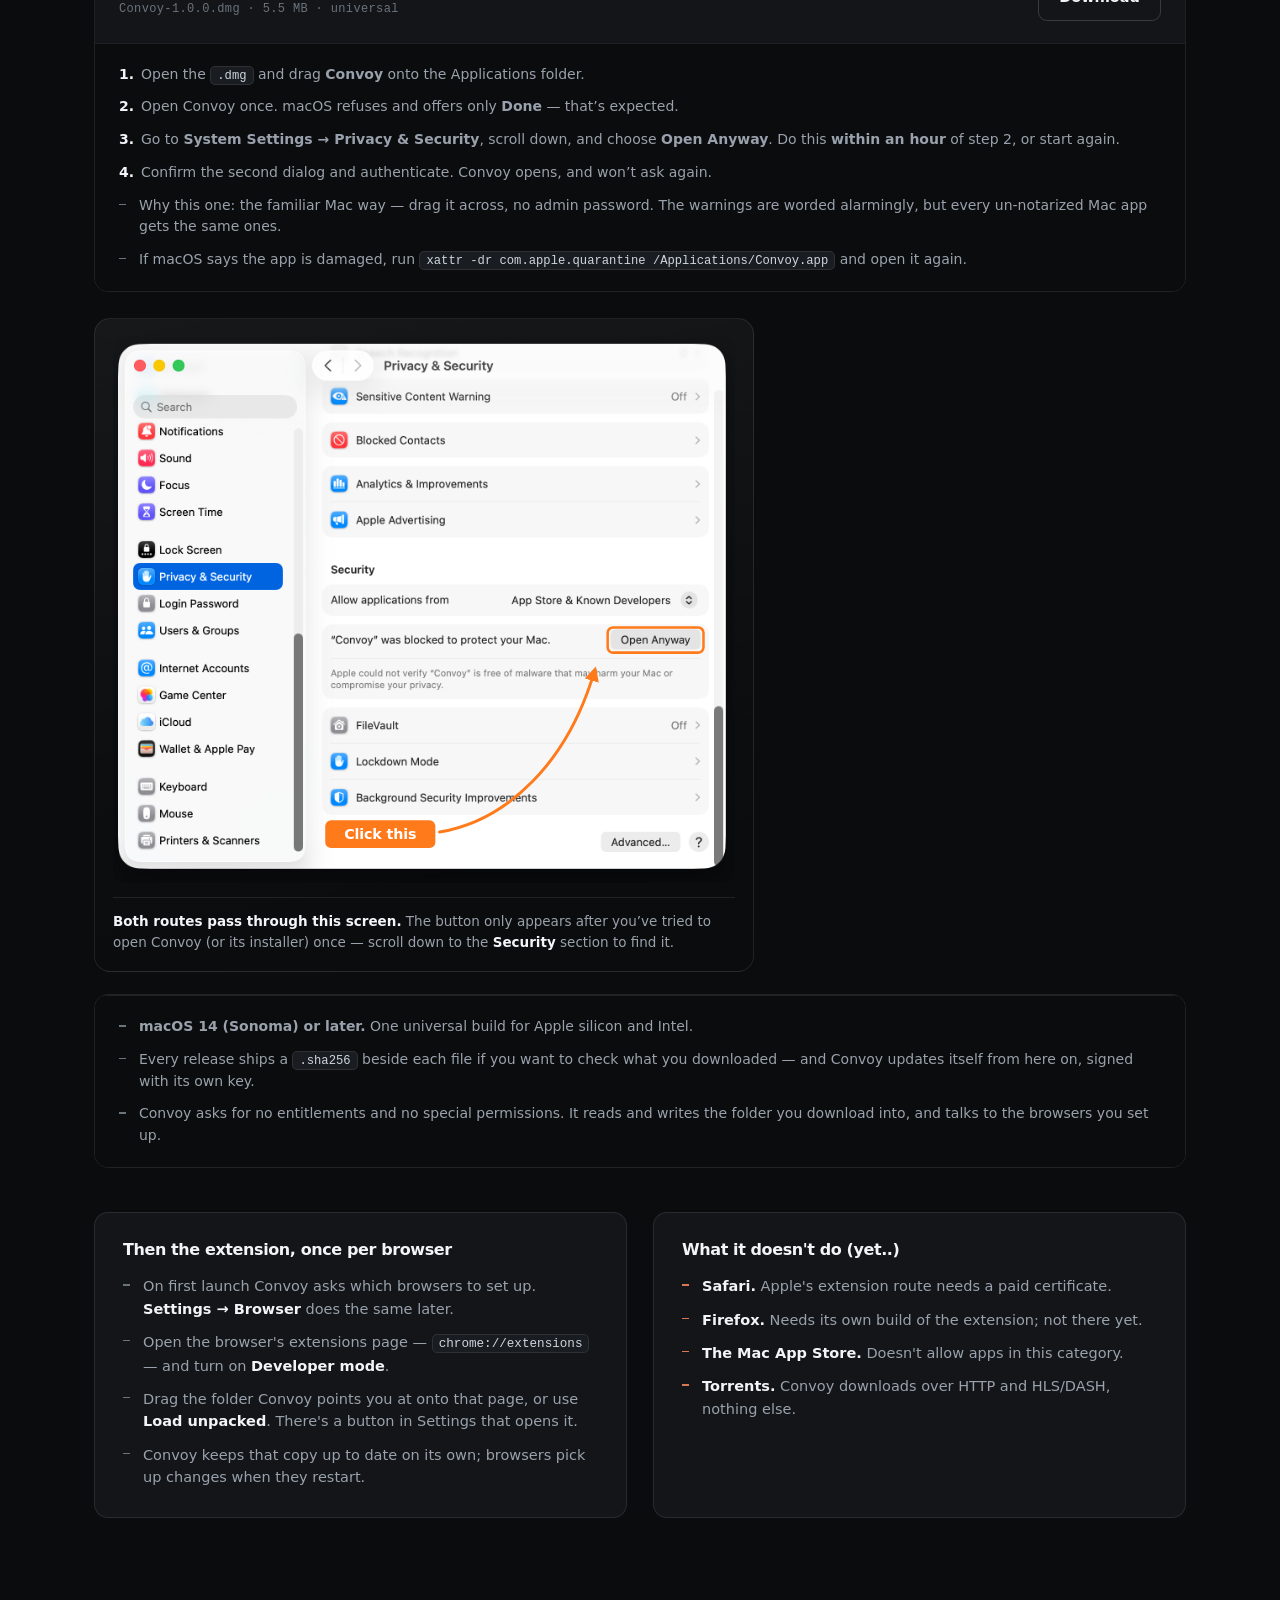
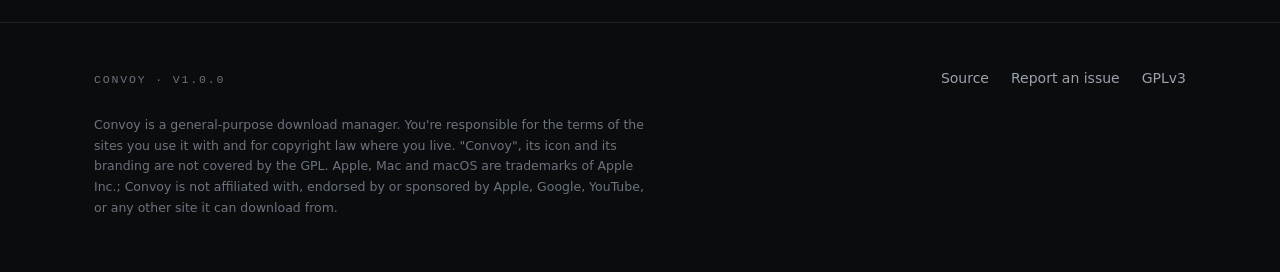
==== commit 68fb3fc8: "Add the demo video, and use the social preview for link cards" ====
--- a/index.html
+++ b/index.html
@@ -8,9 +8,14 @@
 <link rel="icon" href="convoy/icon.png">
 <meta property="og:title" content="Convoy — a download manager for the Mac">
 <meta property="og:description" content="Segmented downloads, browser integration, and video streams that come back as one file. Free and open source, for macOS.">
-<meta property="og:image" content="https://thedynamicpunk.github.io/convoy/icon.png">
+<meta property="og:image" content="https://thedynamicpunk.github.io/convoy/social-preview.png">
+<meta property="og:image:width" content="2560">
+<meta property="og:image:height" content="1280">
+<meta property="og:image:alt" content="Convoy: a free, open-source download manager for macOS, shown with downloads running in parallel parts">
+<meta property="og:url" content="https://thedynamicpunk.github.io/">
 <meta property="og:type" content="website">
 <meta name="twitter:card" content="summary_large_image">
+<meta name="twitter:image" content="https://thedynamicpunk.github.io/convoy/social-preview.png">
 <style>
 :root{
   --bg:#0b0c0e; --surface:#131519; --surface-2:#191c21; --line:rgba(255,255,255,.09);
@@ -174,6 +179,10 @@
 .shot-stage img{
   display:block; width:100%; height:auto; border-radius:10px;
   filter:drop-shadow(0 18px 40px rgba(0,0,0,.55));
+}
+.shot-stage video{
+  display:block; width:100%; height:auto; aspect-ratio:1600/906; border-radius:10px;
+  background:var(--surface); box-shadow:0 18px 40px -10px rgba(0,0,0,.55);
 }
 .shot-ph{
   display:none; aspect-ratio:16/10; place-items:center; text-align:center; padding:24px;
@@ -433,6 +442,14 @@
     <div class="shots">
       <figure class="shot">
         <div class="shot-stage">
+          <video id="demo" src="screenshots/demo.mp4" poster="screenshots/demo-poster.jpg"
+                 autoplay muted loop playsinline preload="metadata"
+                 aria-label="Convoy taking a download from Chrome, pausing and resuming it, then grabbing a video from a web page, with both downloads running in parallel parts"></video>
+        </div>
+        <figcaption class="shot-cap"><b>In 25 seconds</b>A download handed over from the browser, paused and resumed, then a video picked off a web page &mdash; both fetched in parallel parts.</figcaption>
+      </figure>
+      <figure class="shot">
+        <div class="shot-stage">
           <img src="screenshots/queue.jpg" alt="The Convoy download queue" onerror="this.closest('.shot').classList.add('shot--empty')">
           <div class="shot-ph"><span>screenshots/queue.jpg<br>the main window — several downloads running at different progress</span></div>
         </div>
@@ -784,6 +801,27 @@
     .catch(function () {});
 })();
 
+/* The demo video: no autoplay for reduced motion (controls instead), and it
+   only plays while it is on screen. */
+(function () {
+  'use strict';
+  var v = document.getElementById('demo');
+  if (!v) return;
+  if (window.matchMedia && matchMedia('(prefers-reduced-motion: reduce)').matches) {
+    v.removeAttribute('autoplay');
+    v.pause();
+    v.controls = true;
+    return;
+  }
+  if (!('IntersectionObserver' in window)) return;
+  new IntersectionObserver(function (entries) {
+    entries.forEach(function (e) {
+      if (e.isIntersecting) { var p = v.play(); if (p && p.catch) p.catch(function () {}); }
+      else v.pause();
+    });
+  }, { threshold: 0.25 }).observe(v);
+})();
+
 /* The hero card's segmented download: one run from 25% to 80%, then it starts
    over. The numbers under the bar are derived from the same value so they
    never disagree with it. */
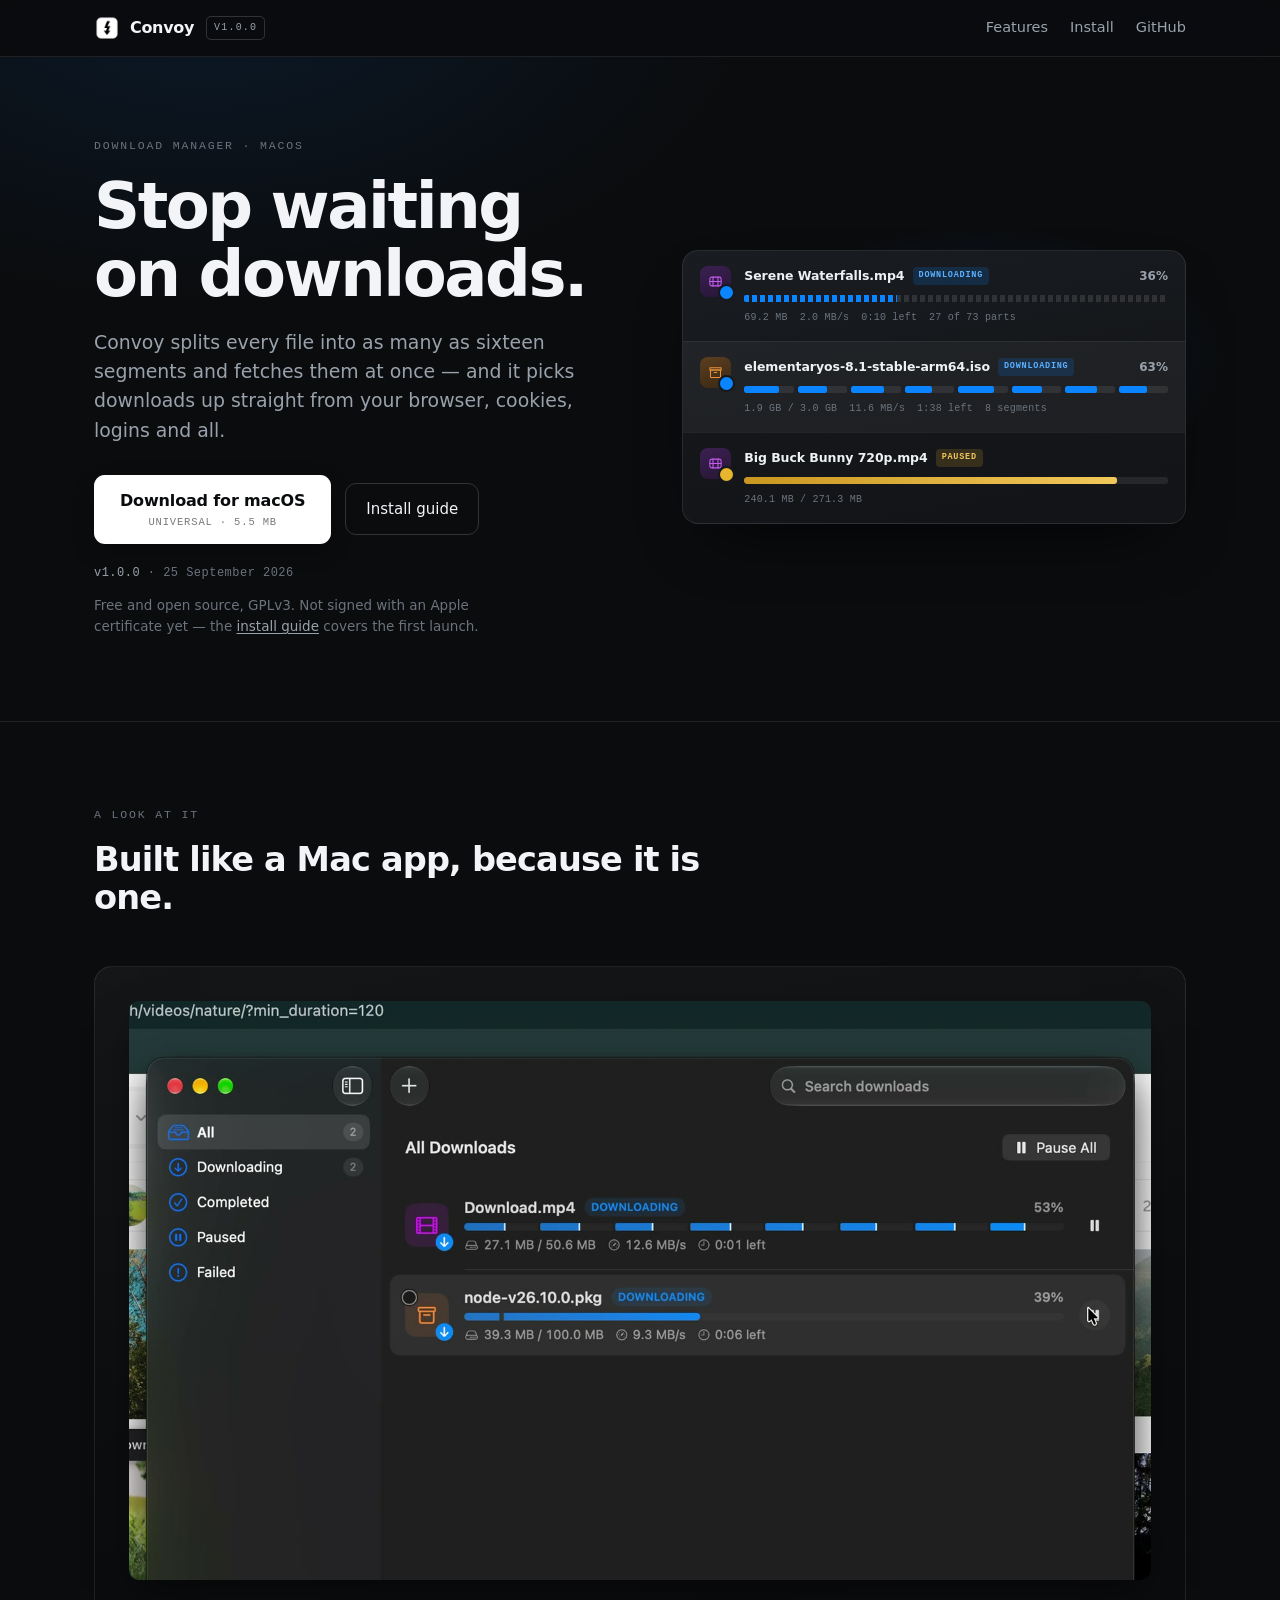
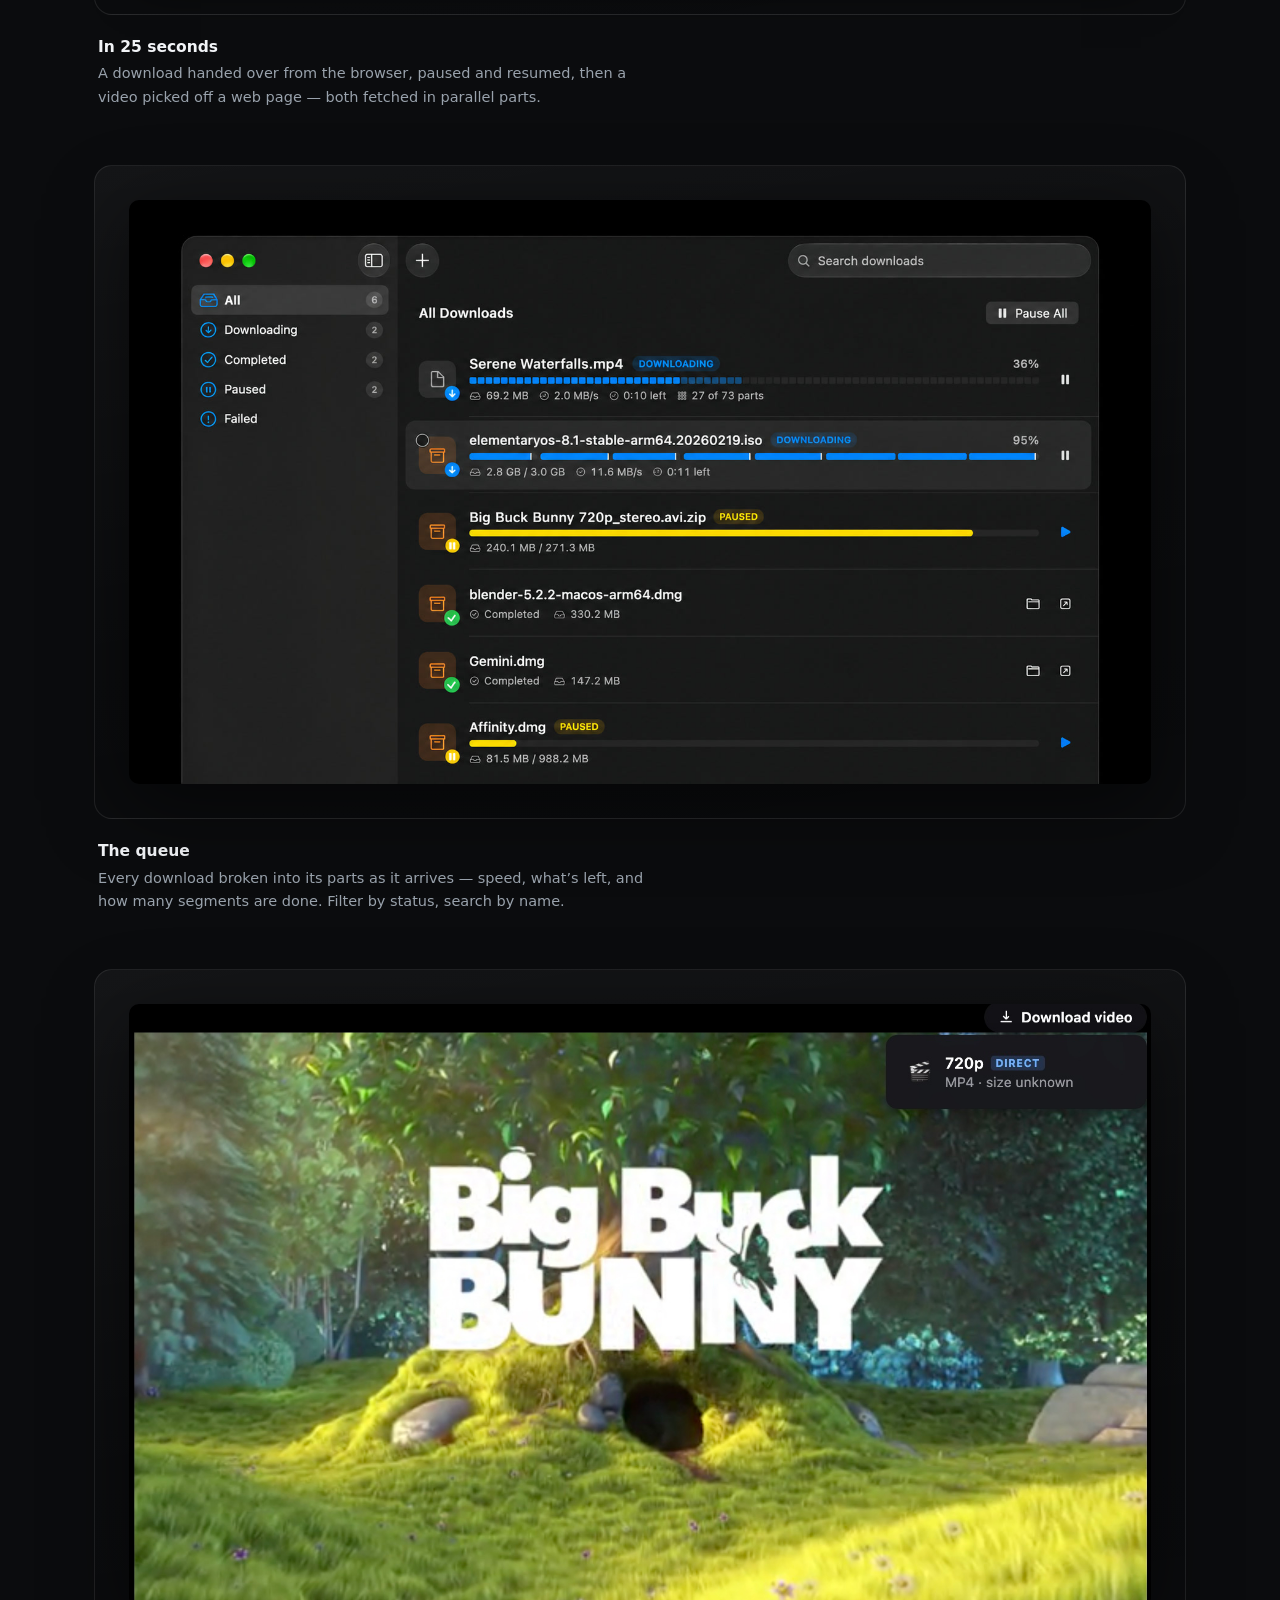
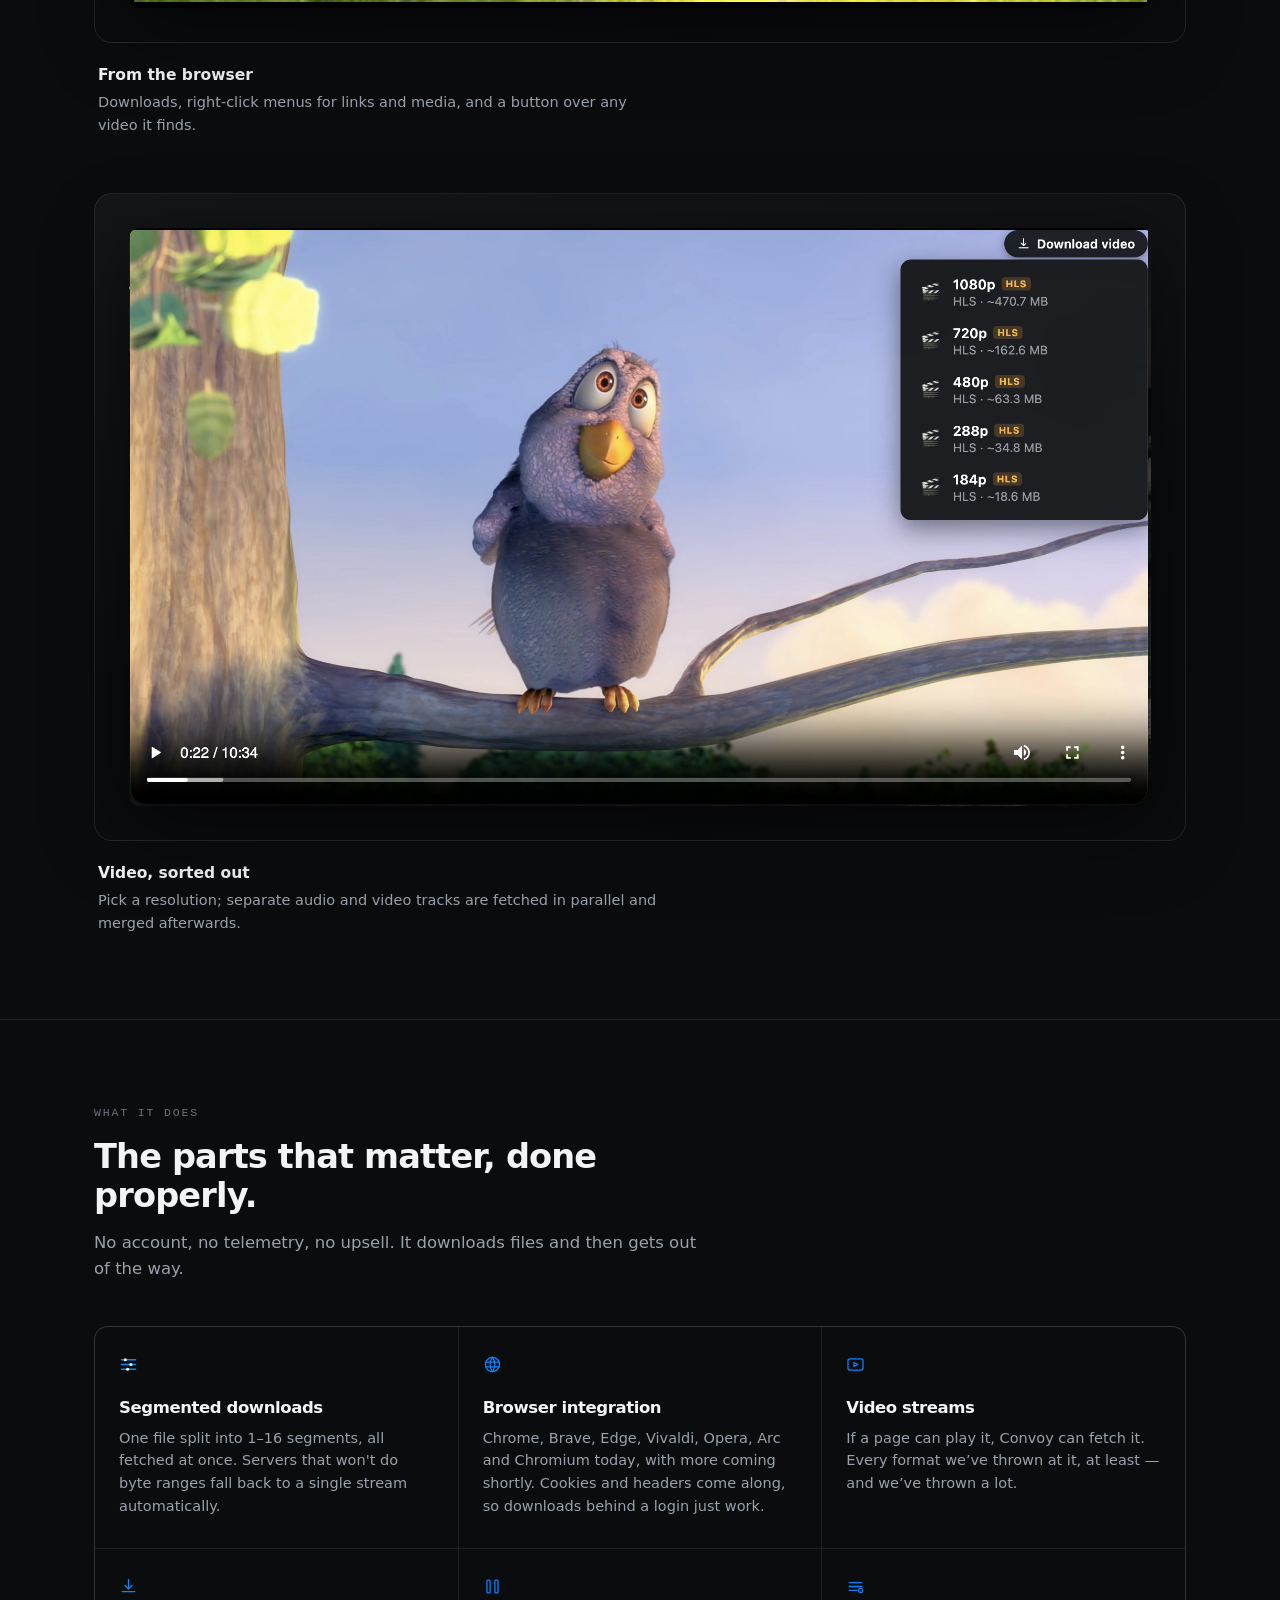
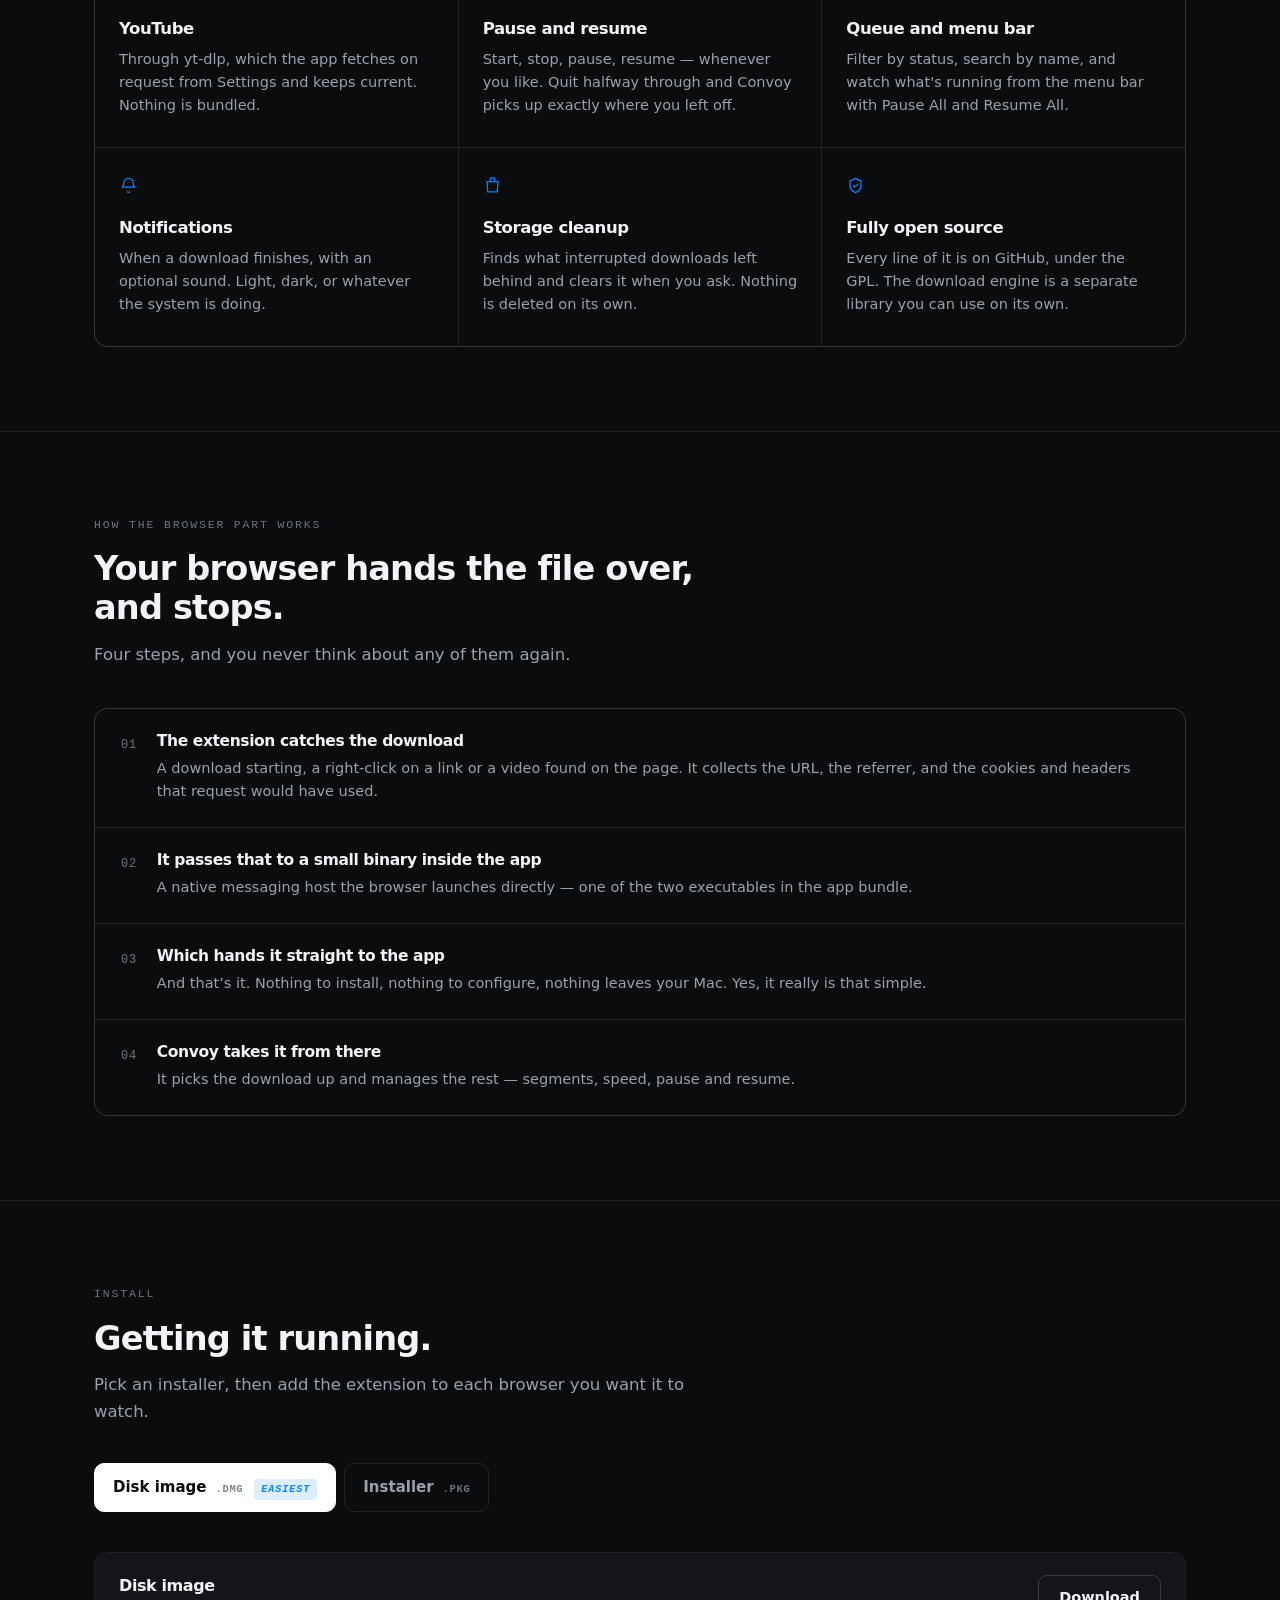
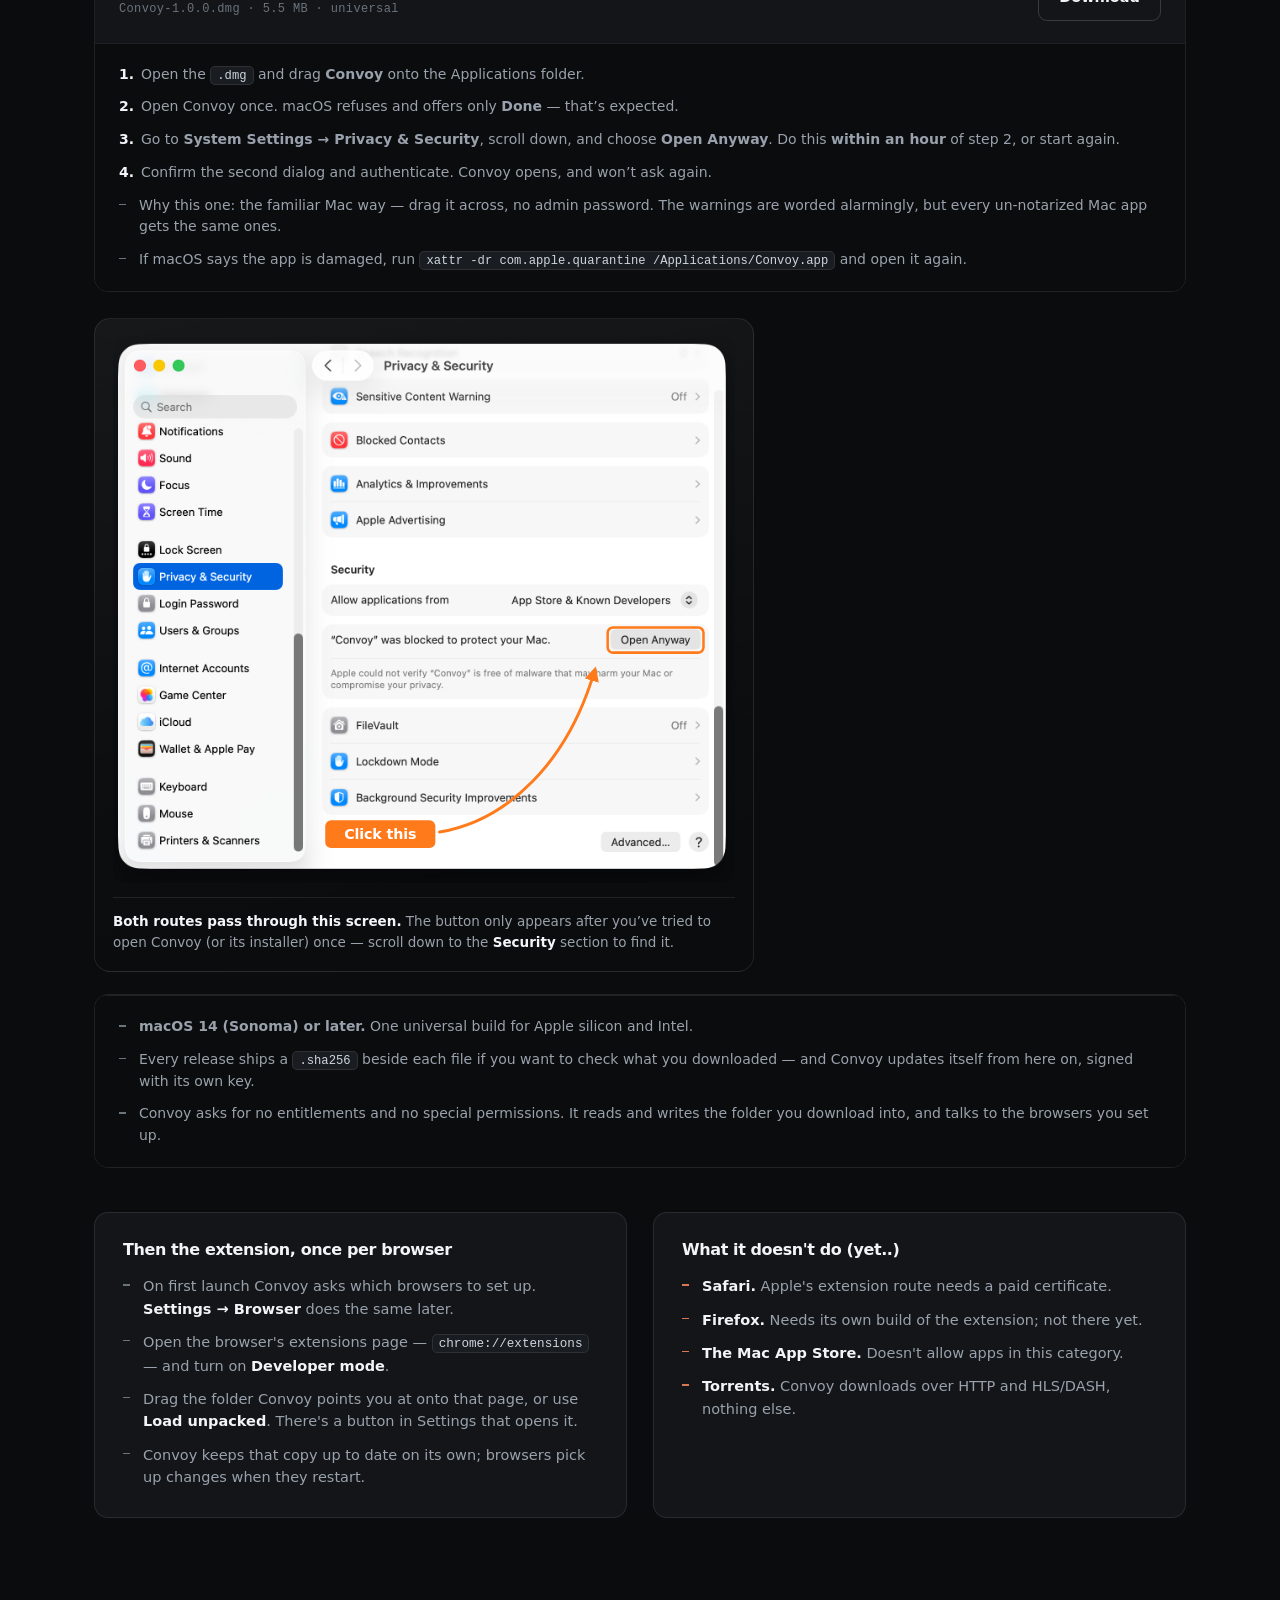
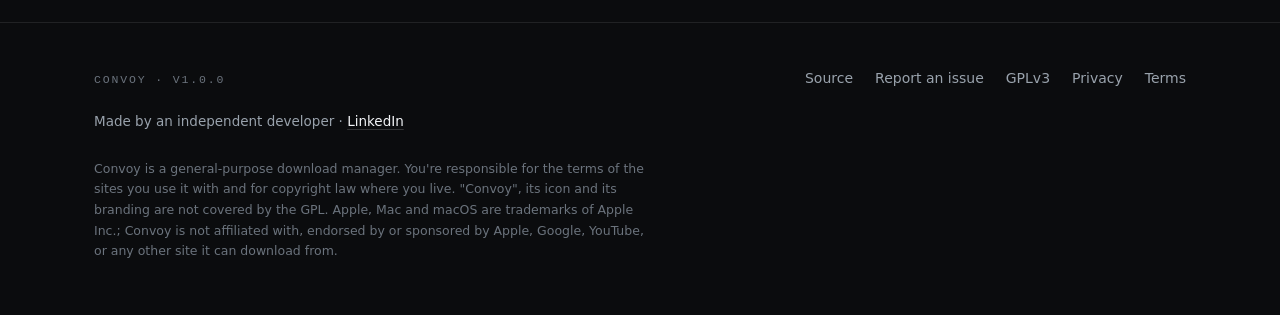
==== commit 40a525fc: "Add privacy policy and terms of service pages" ====
--- a/index.html
+++ b/index.html
@@ -308,9 +308,11 @@
 .ftr{border-top:1px solid var(--line); padding:44px 0 56px; margin-top:20px}
 .ftr-in{display:flex; gap:20px; align-items:baseline; flex-wrap:wrap}
 #dlCount{color:var(--faint)}
-.ftr-links{display:flex; gap:22px; margin-left:auto}
+.ftr-links{display:flex; gap:22px; margin-left:auto; flex-wrap:wrap}
 .ftr a{font-size:14px; color:var(--muted); text-decoration:none}
 .ftr a:hover{color:var(--text)}
+.maker{margin-top:22px; font-size:13.5px; color:var(--muted)}
+.maker a{font-size:13.5px; color:var(--text); text-decoration:underline; text-decoration-color:var(--line-strong); text-underline-offset:3px}
 .fine{margin-top:26px; font-size:12.5px; color:var(--faint); max-width:70ch; line-height:1.65}
 
 @media (max-width:860px){
@@ -689,8 +691,14 @@
         <a href="https://github.com/TheDynamicPunk/Convoy">Source</a>
         <a href="https://github.com/TheDynamicPunk/Convoy/issues">Report an issue</a>
         <a href="https://github.com/TheDynamicPunk/Convoy/blob/main/LICENSE">GPLv3</a>
+        <a href="privacy.html">Privacy</a>
+        <a href="terms.html">Terms</a>
       </nav>
     </div>
+    <p class="maker">
+      Made by an independent developer ·
+      <a href="https://www.linkedin.com/in/gupta-ashu">LinkedIn</a>
+    </p>
     <p class="fine">
       Convoy is a general-purpose download manager. You're responsible for the
       terms of the sites you use it with and for copyright law where you live.
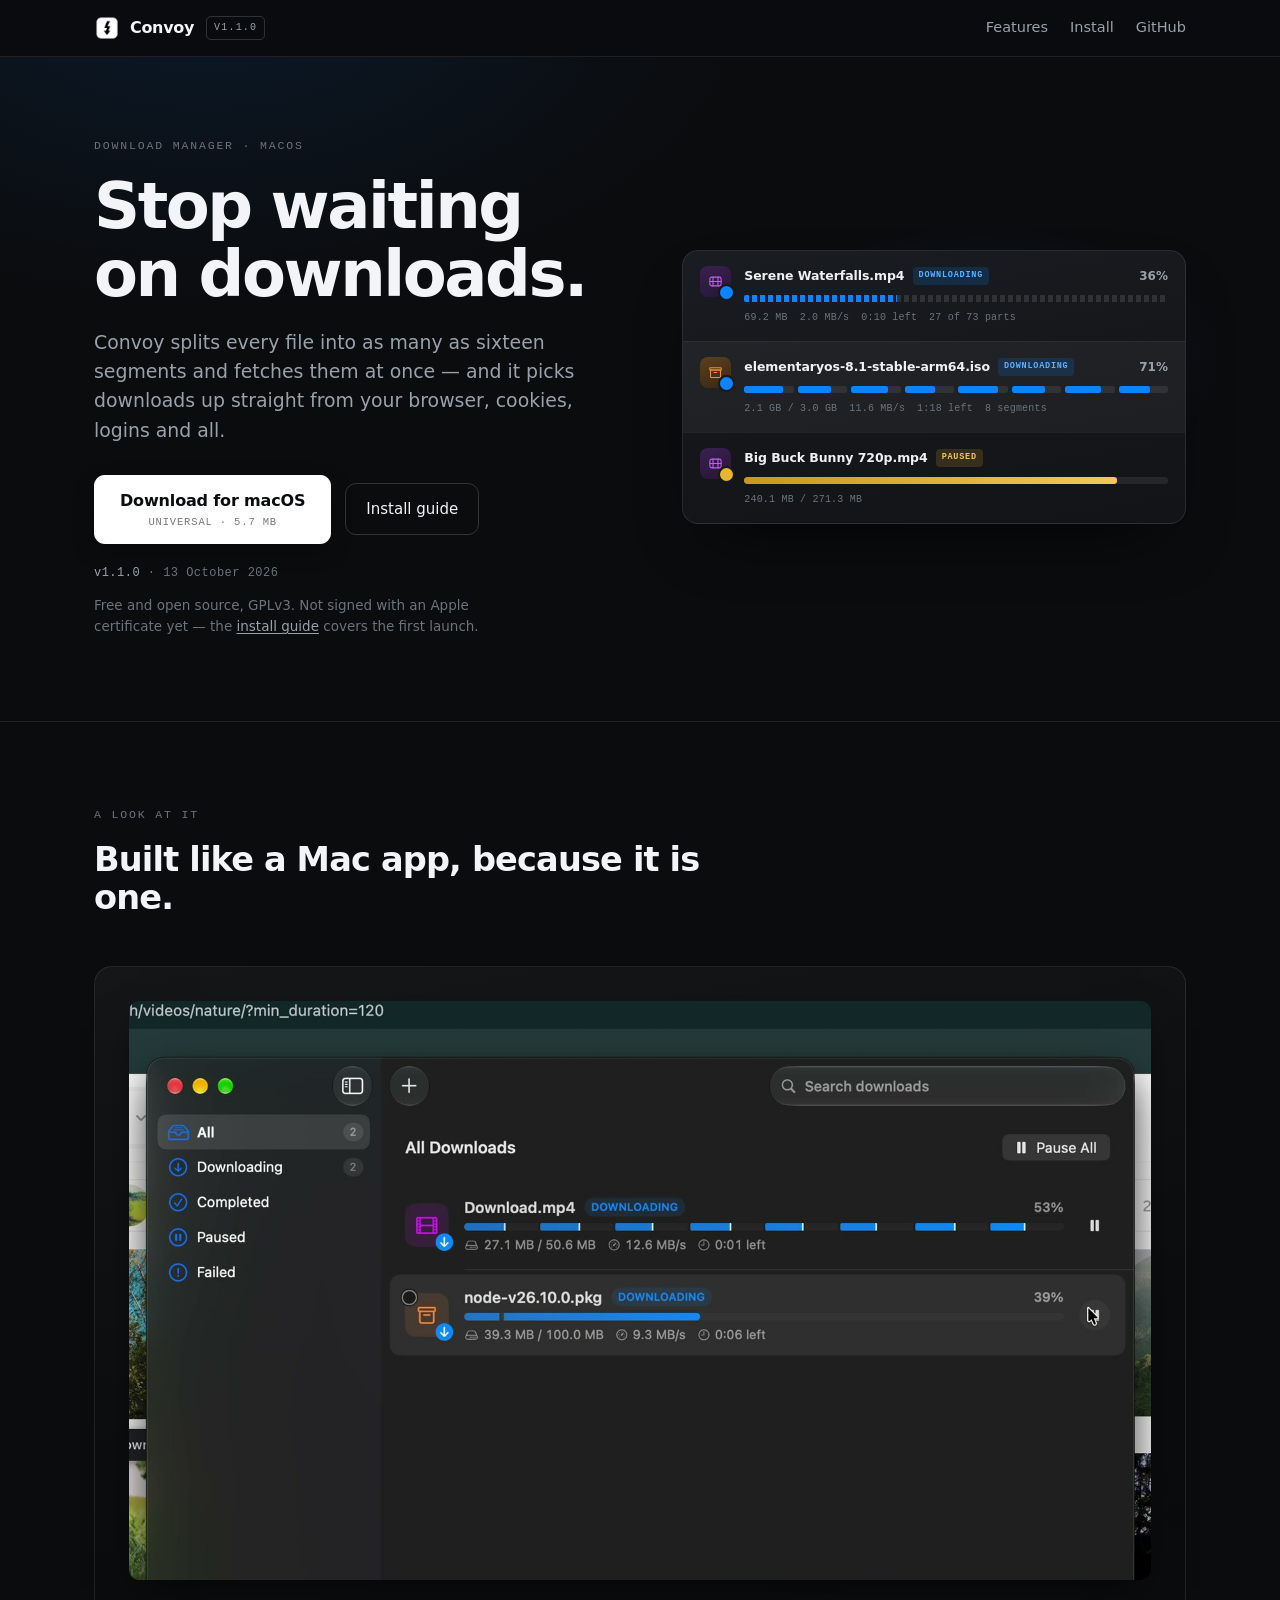
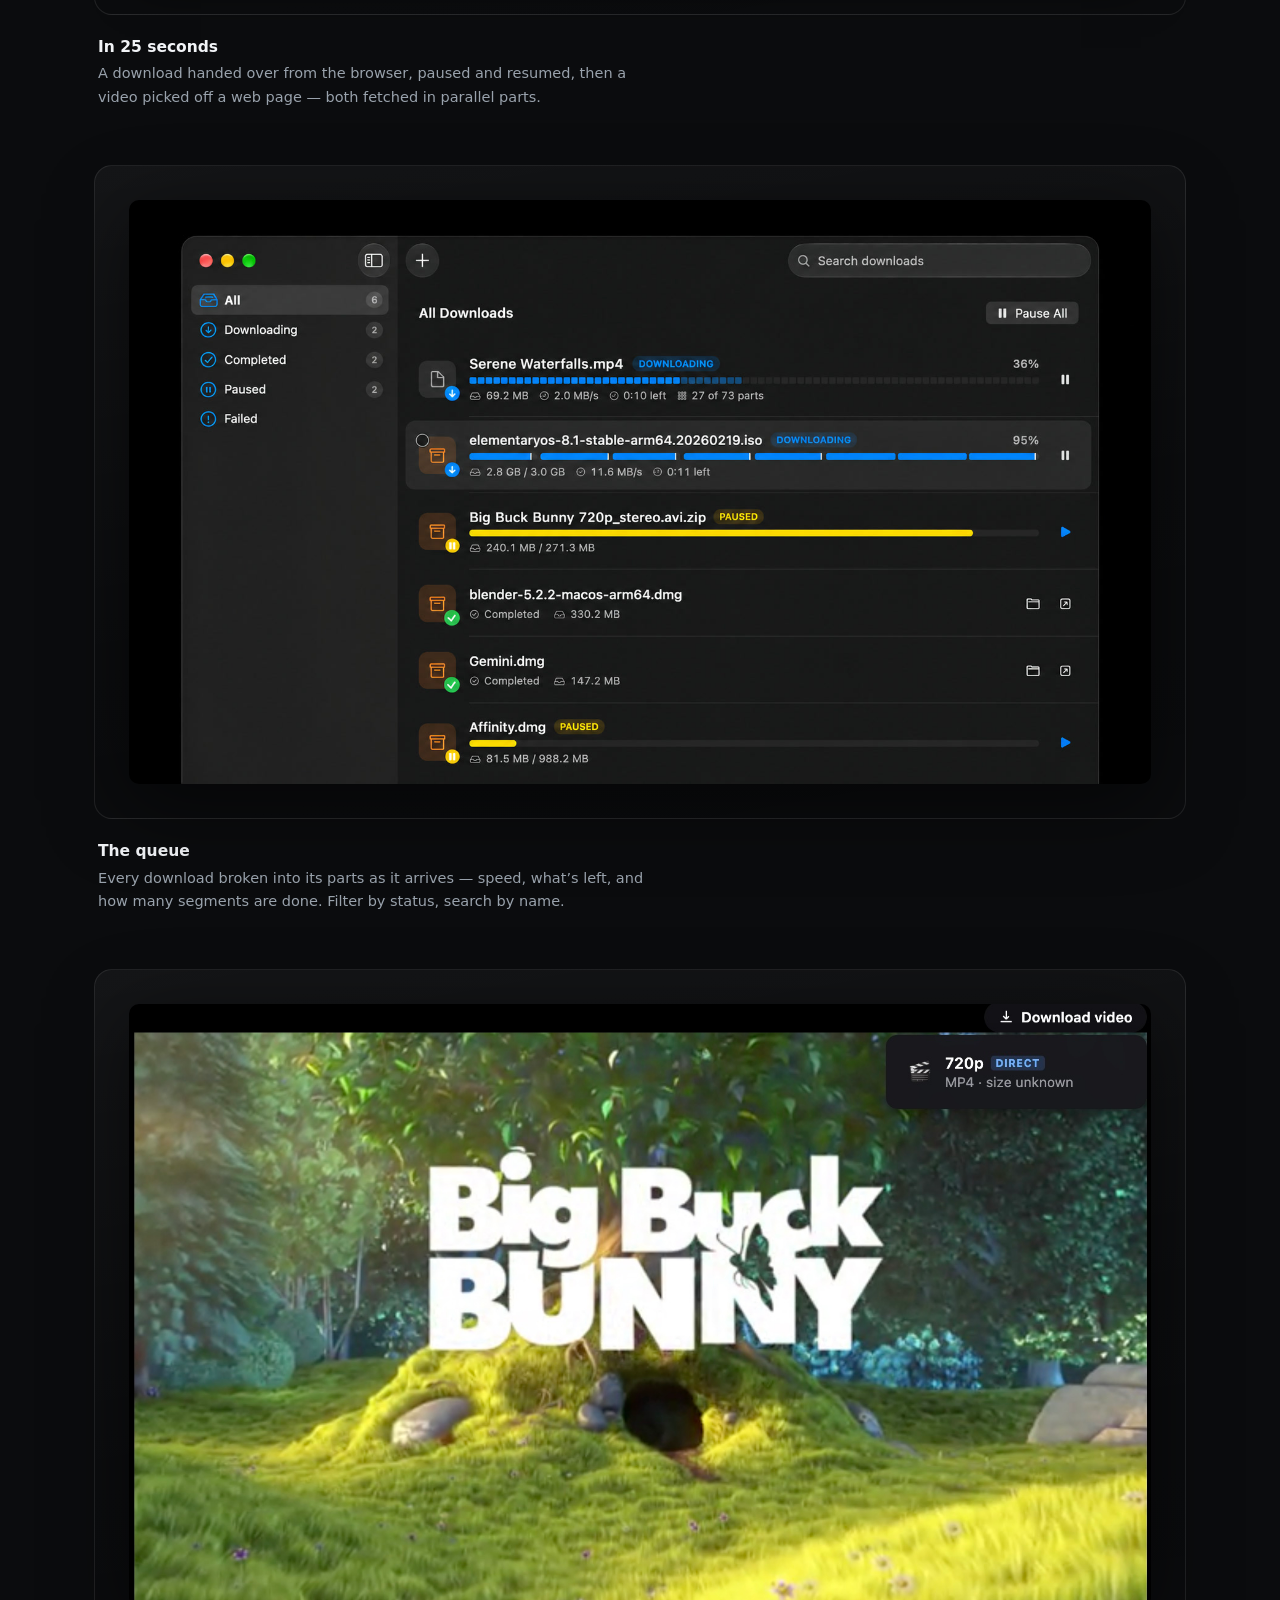
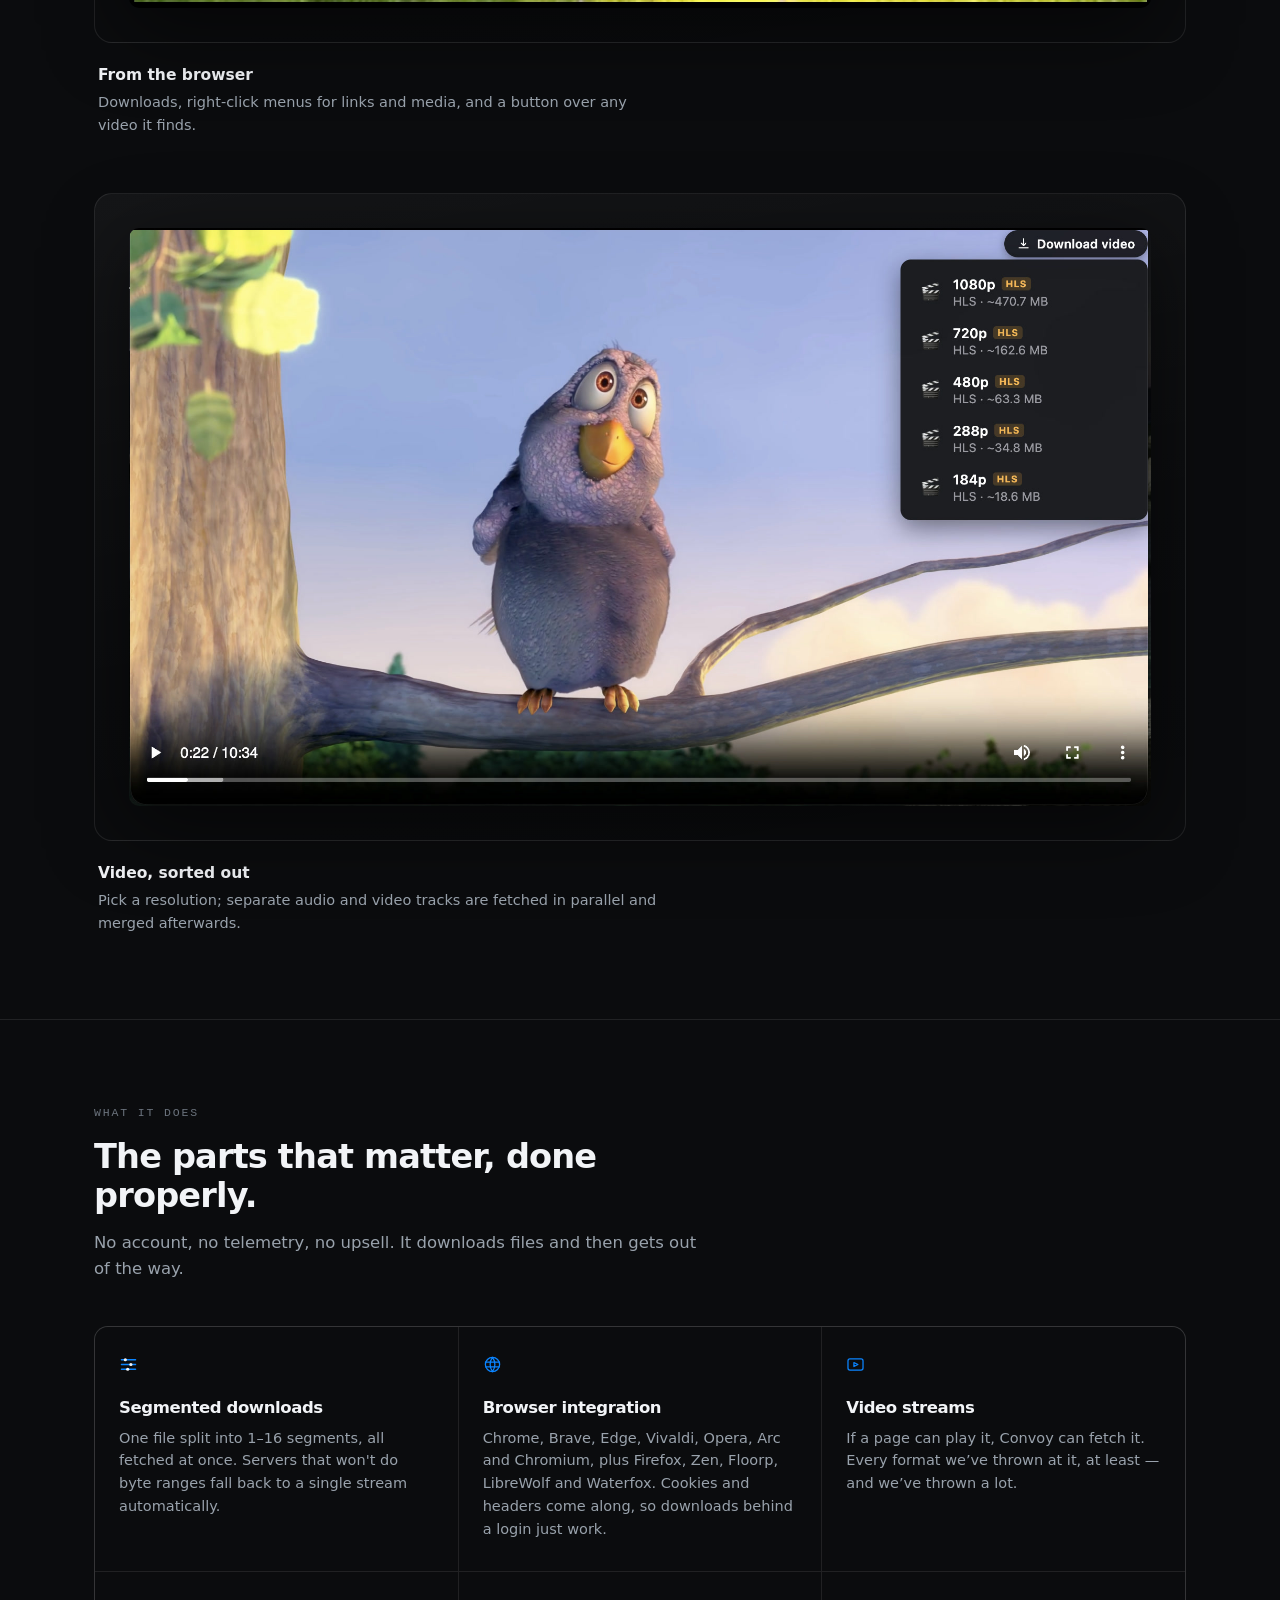
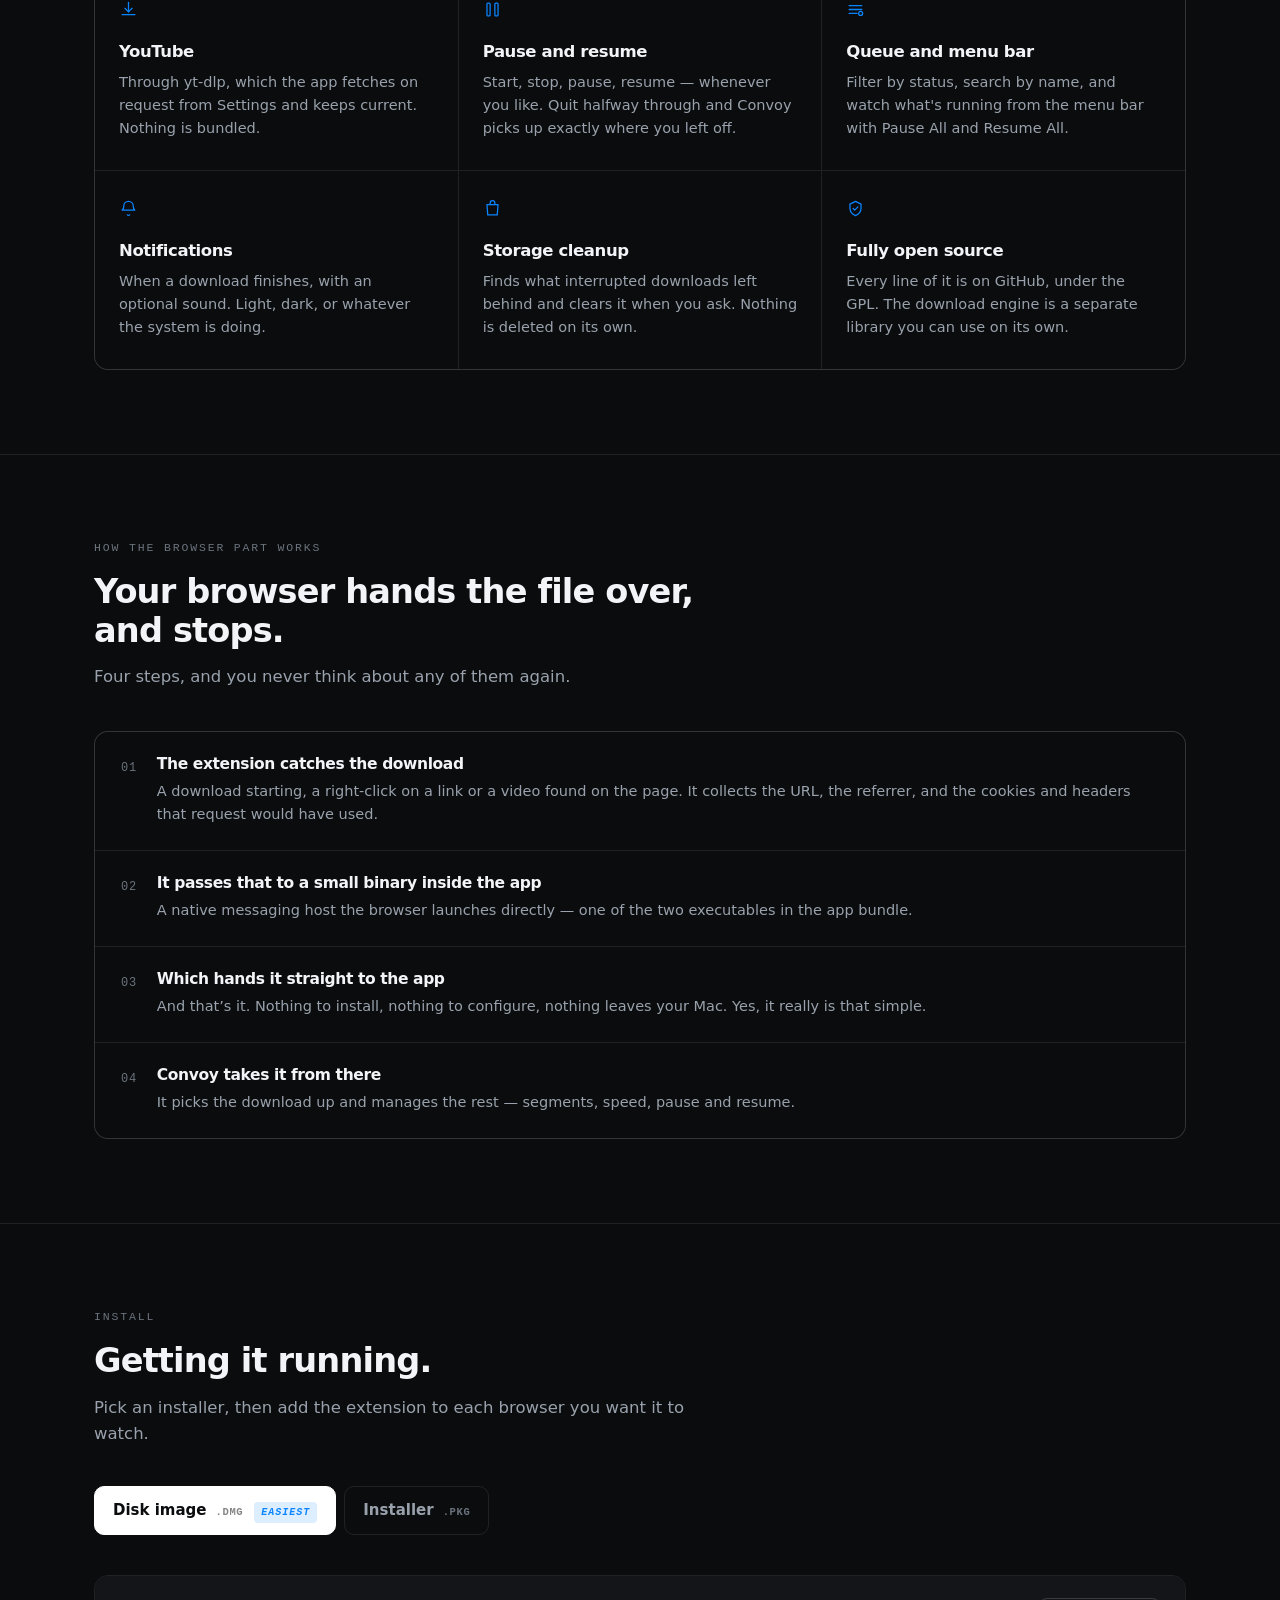
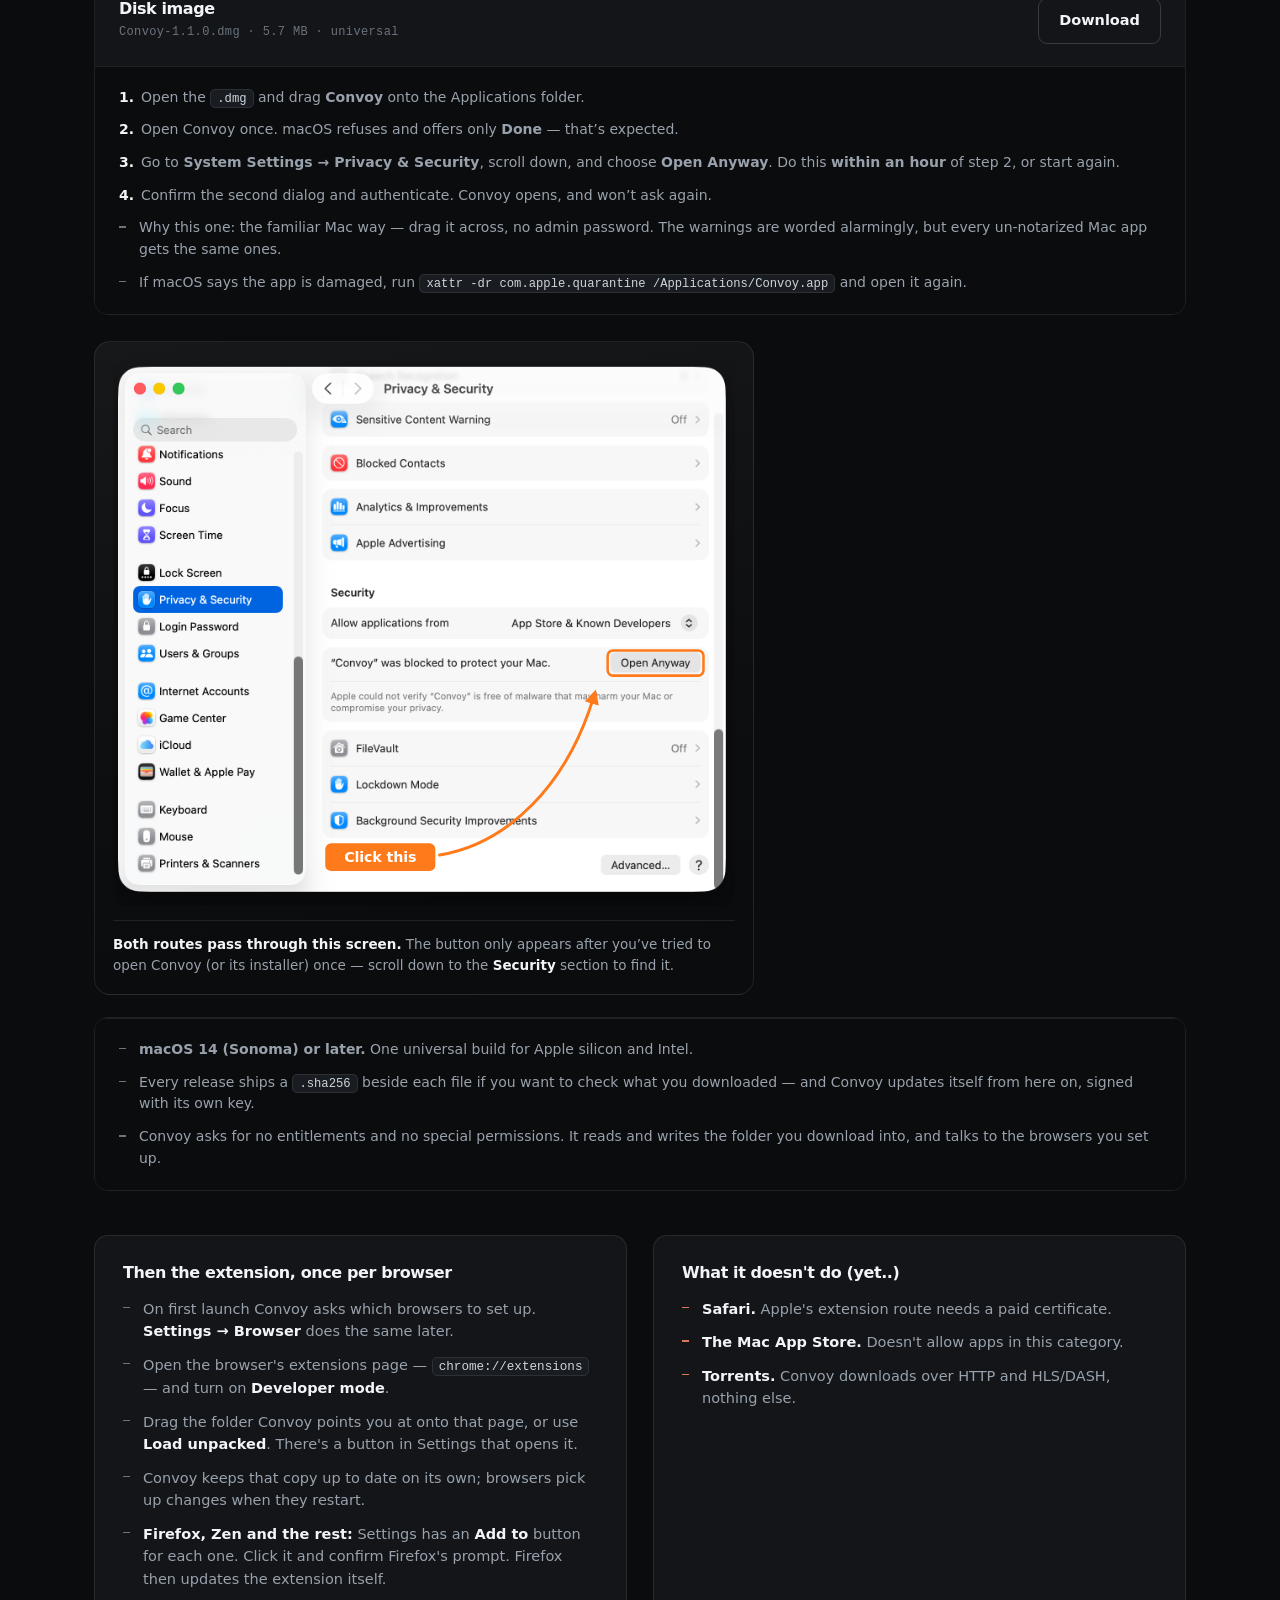
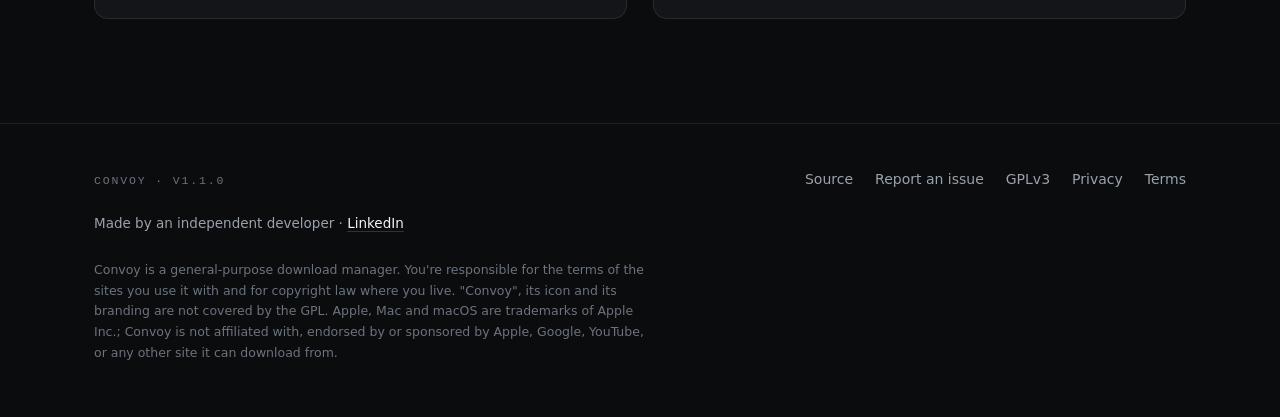
==== commit 1c679267: "Convoy 1.1.0" ====
--- a/index.html
+++ b/index.html
@@ -345,7 +345,7 @@
       <img src="convoy/icon.png" alt="">
       <b>Convoy</b>
     </a>
-    <span class="tag" id="stateTag">v1.0.0</span>
+    <span class="tag" id="stateTag">v1.1.0</span>
     <nav class="hdr-links">
       <a href="#features">Features</a>
       <a href="#install">Install</a>
@@ -368,14 +368,14 @@
       </p>
 
       <div class="cta">
-        <a class="btn" href="https://github.com/TheDynamicPunk/Convoy/releases/download/v1.0.0/Convoy-1.0.0.dmg" id="ctaPrimary">
+        <a class="btn" href="https://github.com/TheDynamicPunk/Convoy/releases/download/v1.1.0/Convoy-1.1.0.dmg" id="ctaPrimary">
           Download for macOS
-          <small id="ctaSub">Universal · 5.5 MB</small>
+          <small id="ctaSub">Universal · 5.7 MB</small>
         </a>
         <a class="btn-ghost" href="#install">Install guide</a>
       </div>
 
-      <p class="meta" id="metaLine"><b>v1.0.0</b> · 25 September 2026 · macOS 14+</p>
+      <p class="meta" id="metaLine"><b>v1.1.0</b> · 13 October 2026 · macOS 14+</p>
       <p class="hero-note">Free and open source, GPLv3. Not signed with an Apple
       certificate yet — the <a href="#install">install guide</a> covers the first launch.</p>
     </div>
@@ -493,7 +493,7 @@
       <div class="card">
         <svg viewBox="0 0 24 24"><circle cx="12" cy="12" r="9"/><path d="M3.5 9h17M3.5 15h17M12 3a15 15 0 0 1 0 18a15 15 0 0 1 0-18z"/></svg>
         <h3>Browser integration</h3>
-        <p>Chrome, Brave, Edge, Vivaldi, Opera, Arc and Chromium today, with more coming shortly. Cookies and headers come along, so downloads behind a login just work.</p>
+        <p>Chrome, Brave, Edge, Vivaldi, Opera, Arc and Chromium, plus Firefox, Zen, Floorp, LibreWolf and Waterfox. Cookies and headers come along, so downloads behind a login just work.</p>
       </div>
       <div class="card">
         <svg viewBox="0 0 24 24"><rect x="2.5" y="5" width="19" height="14" rx="2.5"/><path d="M10 9.5l5 2.5-5 2.5z"/></svg>
@@ -588,9 +588,9 @@
           <div class="dl-row">
             <div class="dl-info">
               <h3>Disk image</h3>
-              <p id="dlSubDmg">Convoy-1.0.0.dmg &middot; 5.5 MB &middot; universal</p>
+              <p id="dlSubDmg">Convoy-1.1.0.dmg &middot; 5.7 MB &middot; universal</p>
             </div>
-            <a class="dl-btn" id="dlBtnDmg" href="https://github.com/TheDynamicPunk/Convoy/releases/download/v1.0.0/Convoy-1.0.0.dmg">Download</a>
+            <a class="dl-btn" id="dlBtnDmg" href="https://github.com/TheDynamicPunk/Convoy/releases/download/v1.1.0/Convoy-1.1.0.dmg">Download</a>
           </div>
           <div class="dl-notes">
             <ol class="dl-steps">
@@ -609,9 +609,9 @@
           <div class="dl-row">
             <div class="dl-info">
               <h3>Convoy installer</h3>
-              <p id="dlSubPkg">Convoy-1.0.0.pkg &middot; 4.2 MB &middot; universal</p>
+              <p id="dlSubPkg">Convoy-1.1.0.pkg &middot; 4.4 MB &middot; universal</p>
             </div>
-            <a class="dl-btn" id="dlBtnPkg" href="https://github.com/TheDynamicPunk/Convoy/releases/download/v1.0.0/Convoy-1.0.0.pkg">Download</a>
+            <a class="dl-btn" id="dlBtnPkg" href="https://github.com/TheDynamicPunk/Convoy/releases/download/v1.1.0/Convoy-1.1.0.pkg">Download</a>
           </div>
           <div class="dl-notes">
             <ol class="dl-steps">
@@ -665,13 +665,13 @@
           <li>Open the browser's extensions page — <code>chrome://extensions</code> — and turn on <b>Developer mode</b>.</li>
           <li>Drag the folder Convoy points you at onto that page, or use <b>Load unpacked</b>. There's a button in Settings that opens it.</li>
           <li>Convoy keeps that copy up to date on its own; browsers pick up changes when they restart.</li>
+          <li><b>Firefox, Zen and the rest:</b> Settings has an <b>Add to</b> button for each one. Click it and confirm Firefox's prompt. Firefox then updates the extension itself.</li>
         </ul>
       </div>
       <div class="panel panel--warn">
         <h3>What it doesn't do (yet..)</h3>
         <ul>
           <li><b>Safari.</b> Apple's extension route needs a paid certificate.</li>
-          <li><b>Firefox.</b> Needs its own build of the extension; not there yet.</li>
           <li><b>The Mac App Store.</b> Doesn't allow apps in this category.</li>
           <li><b>Torrents.</b> Convoy downloads over HTTP and HLS/DASH, nothing else.</li>
         </ul>
@@ -685,7 +685,7 @@
 <footer class="ftr">
   <div class="wrap">
     <div class="ftr-in">
-      <p class="eyebrow" id="ftrVersion">Convoy · v1.0.0</p>
+      <p class="eyebrow" id="ftrVersion">Convoy · v1.1.0</p>
       <p class="eyebrow" id="dlCount" hidden></p>
       <nav class="ftr-links">
         <a href="https://github.com/TheDynamicPunk/Convoy">Source</a>
@@ -719,14 +719,14 @@
   'use strict';
 
   var C = {
-    version: '1.0.0',
+    version: '1.1.0',
     repo: 'TheDynamicPunk/Convoy',
-    tag: 'v1.0.0',
-    pkg: 'Convoy-1.0.0.pkg',
-    dmg: 'Convoy-1.0.0.dmg',
-    pkgSize: '4.2 MB',
-    dmgSize: '5.5 MB',
-    date: '25 September 2026',
+    tag: 'v1.1.0',
+    pkg: 'Convoy-1.1.0.pkg',
+    dmg: 'Convoy-1.1.0.dmg',
+    pkgSize: '4.4 MB',
+    dmgSize: '5.7 MB',
+    date: '13 October 2026',
     prerelease: false
   };
 
